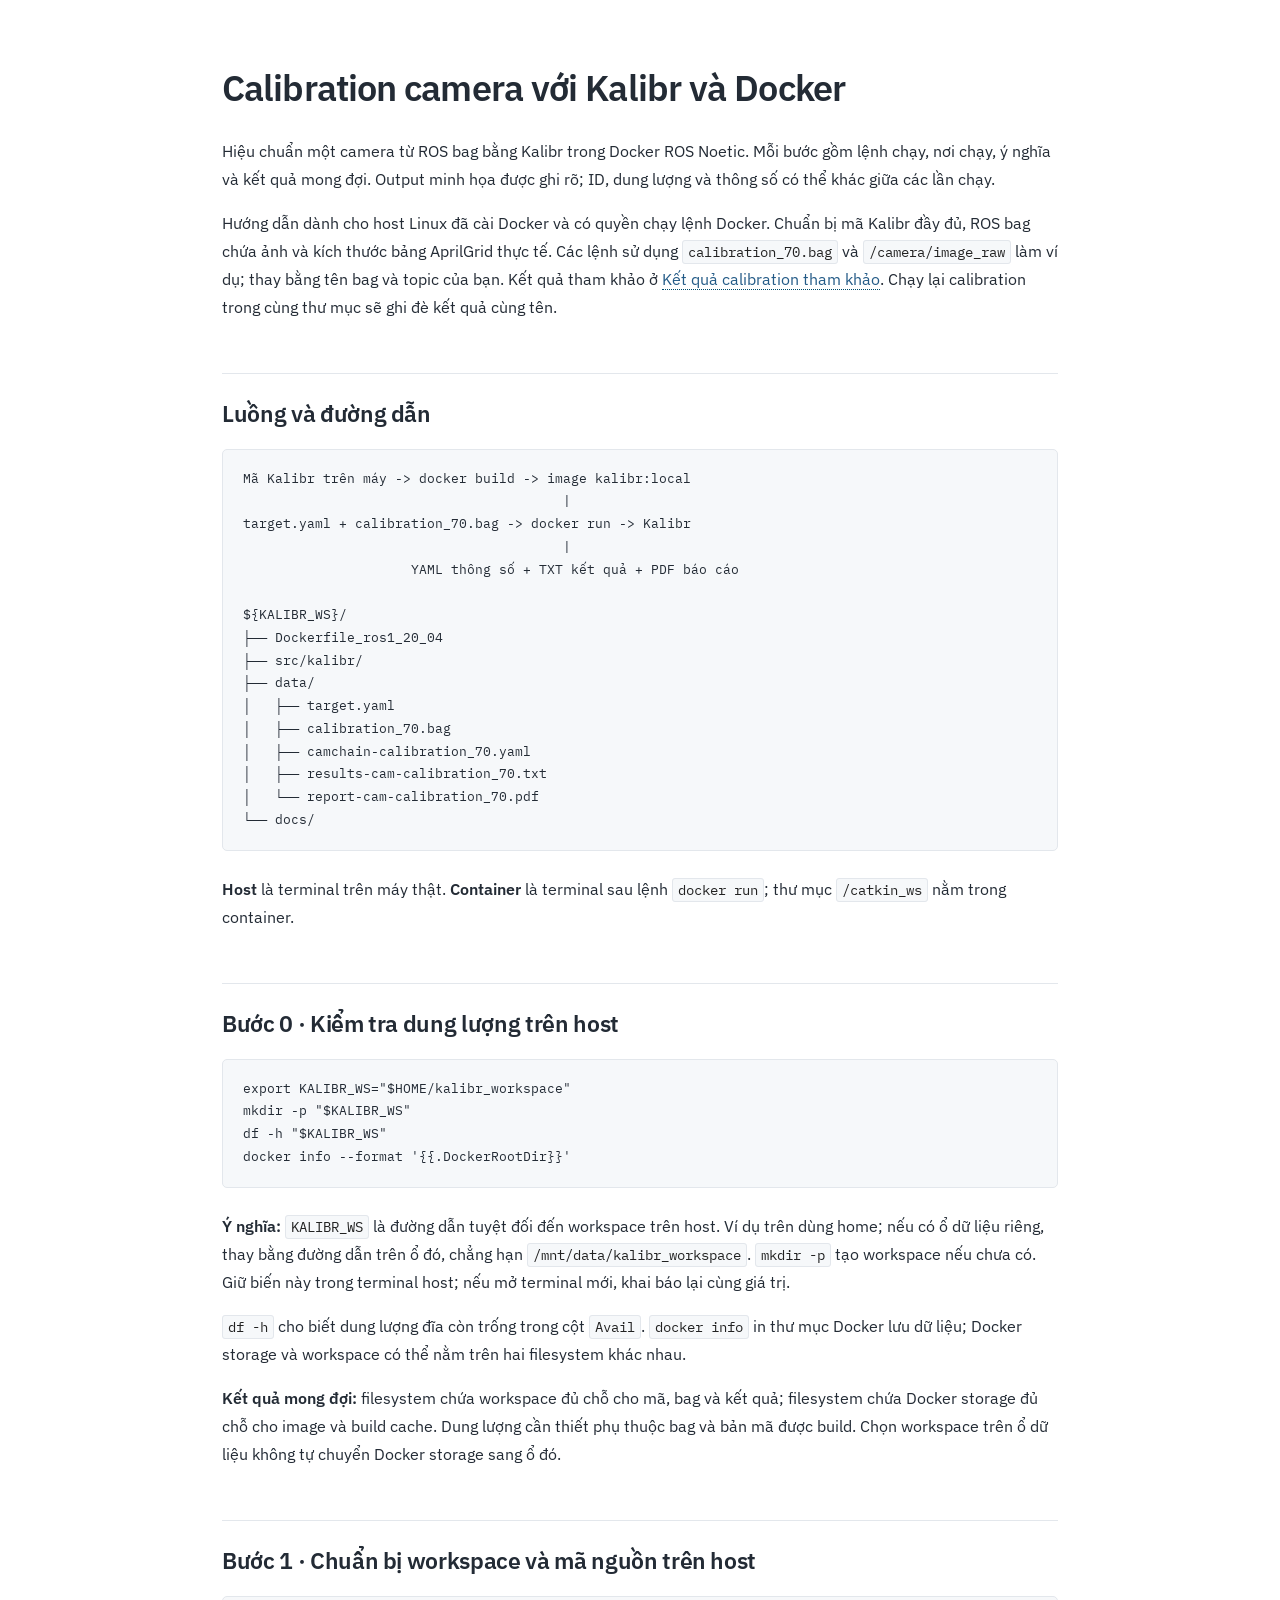
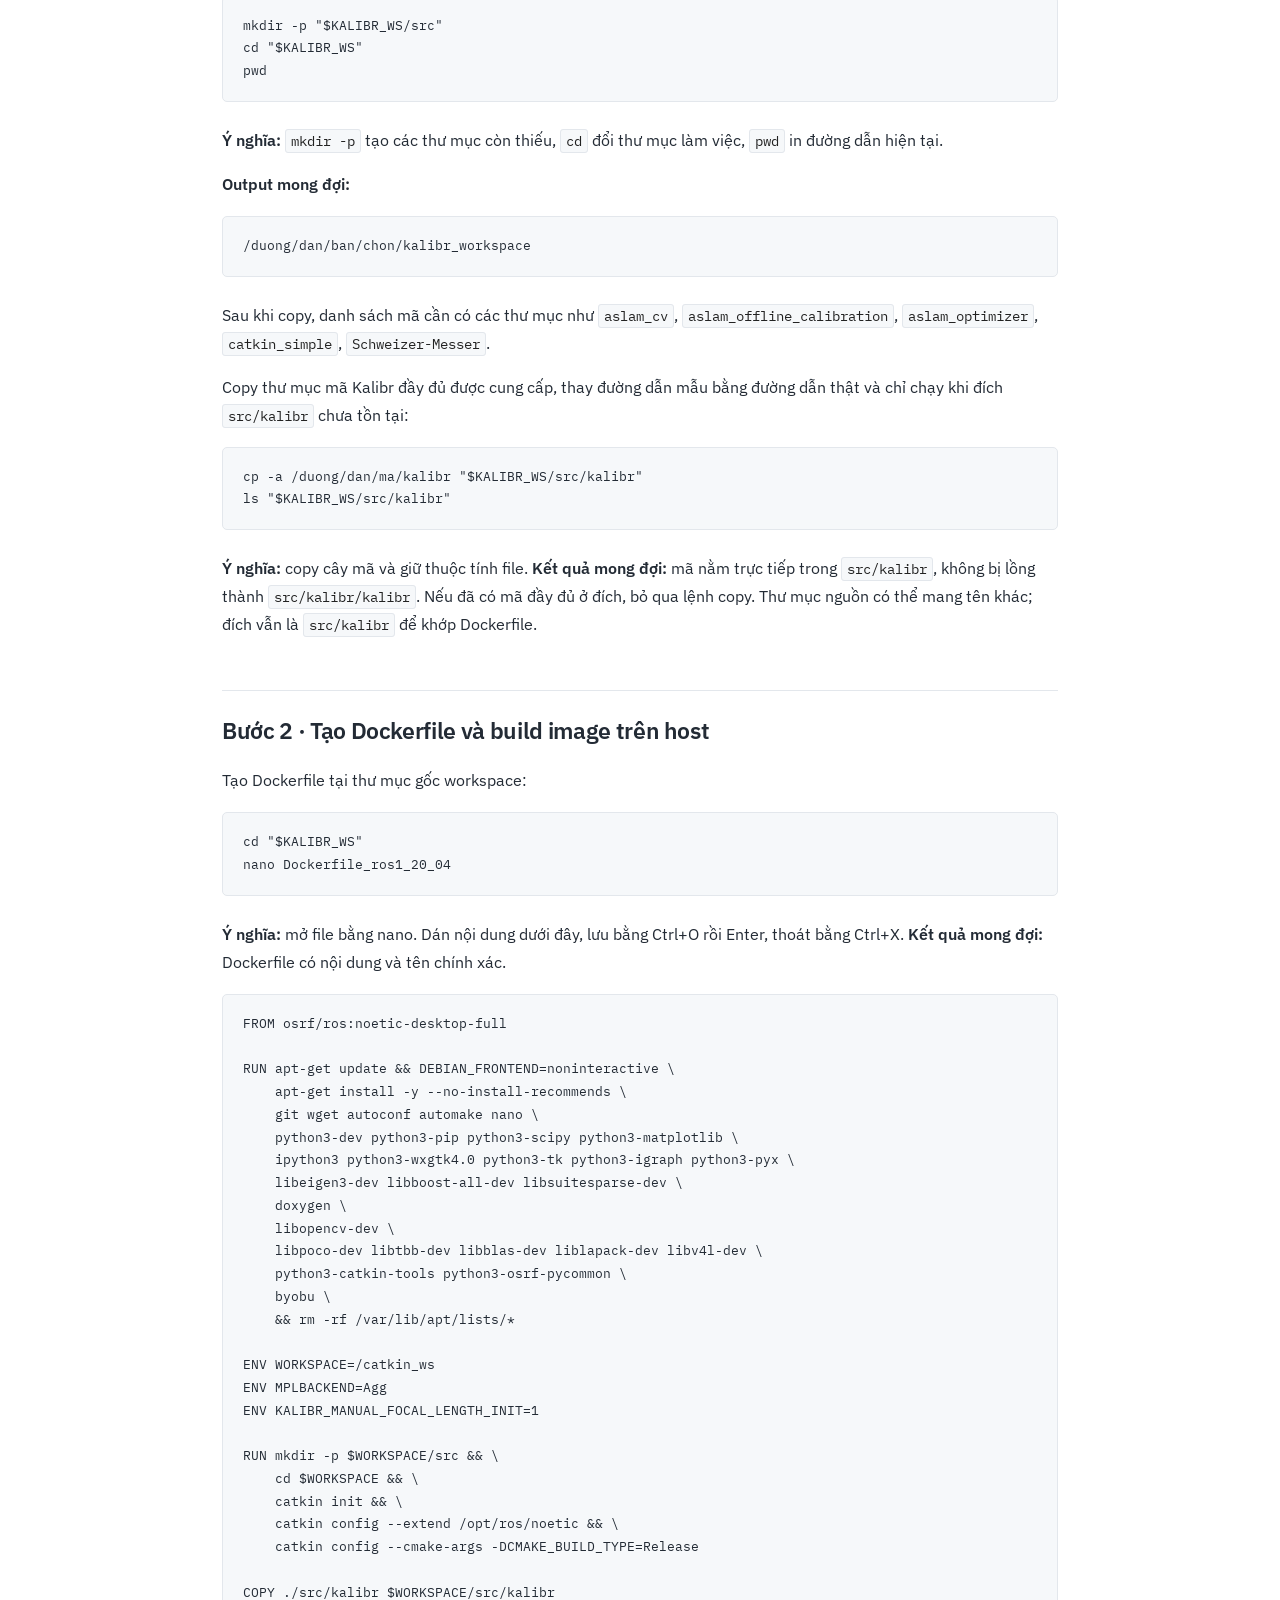
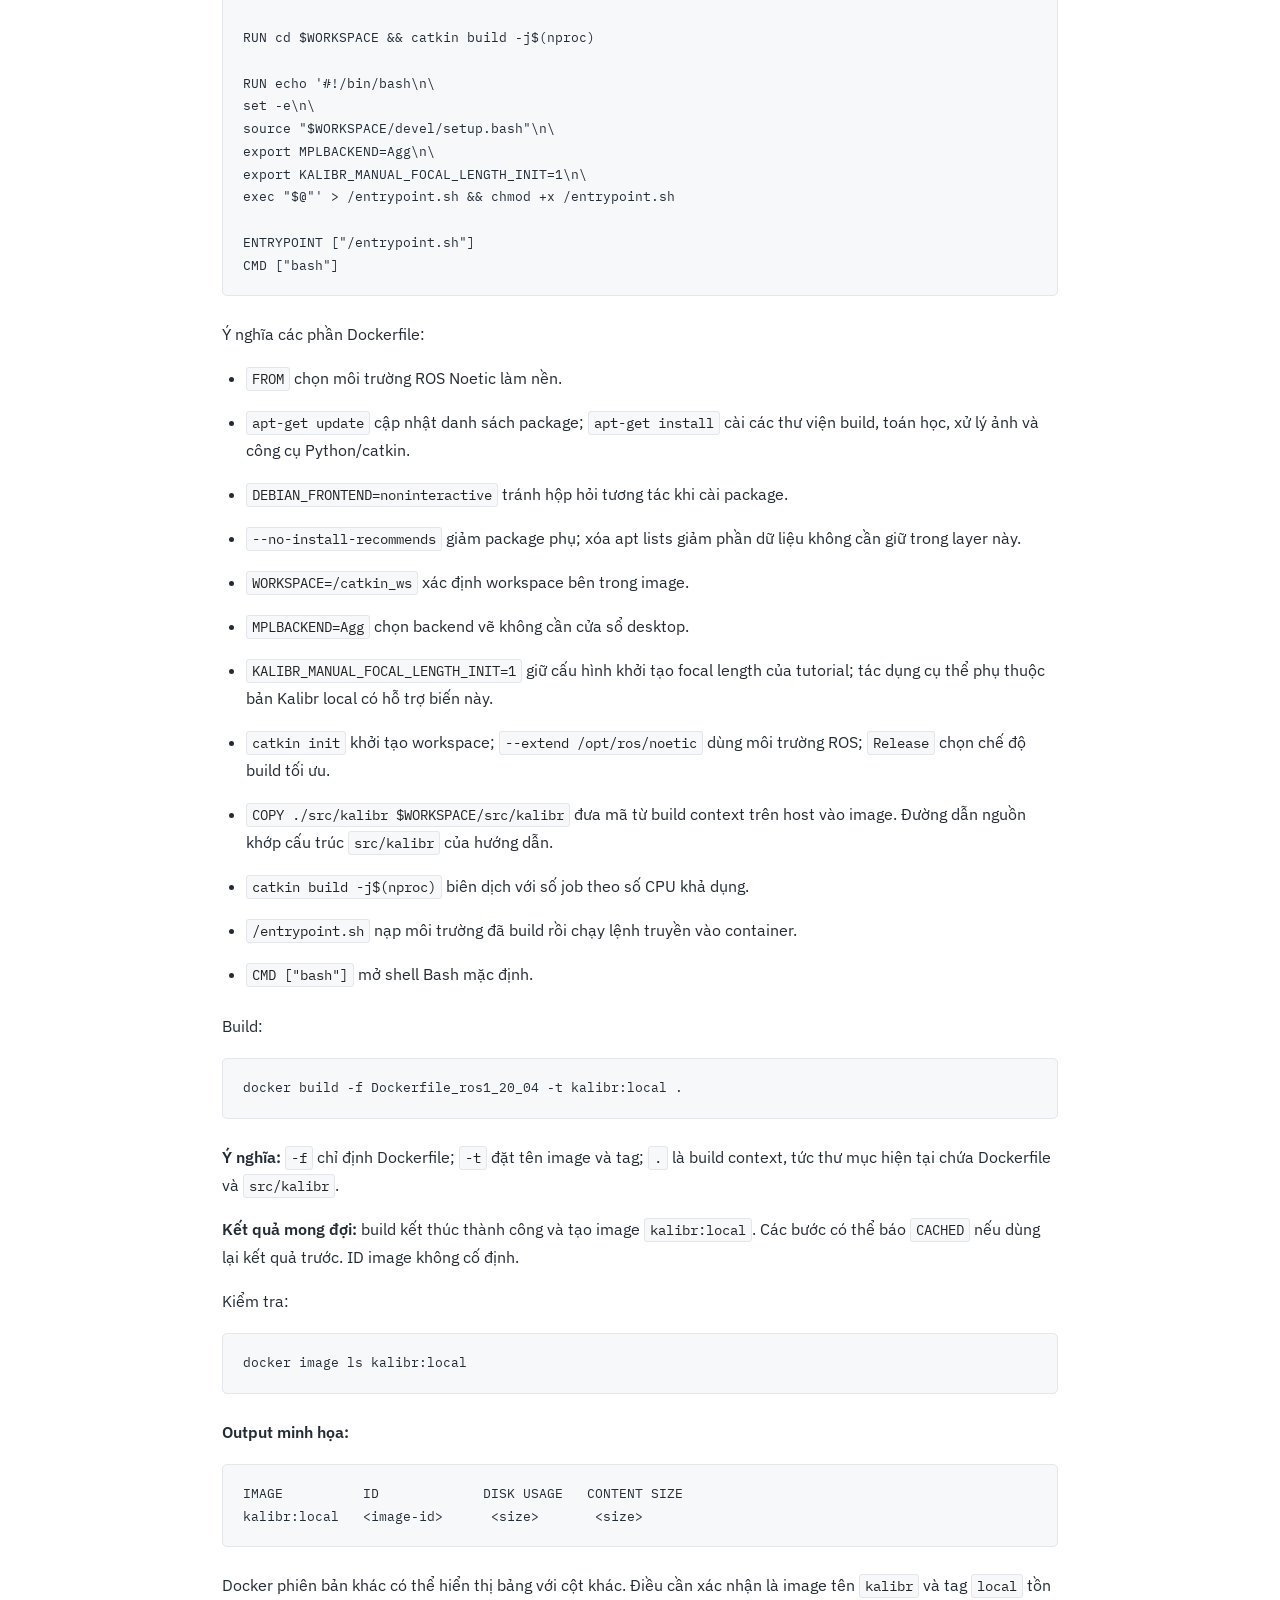
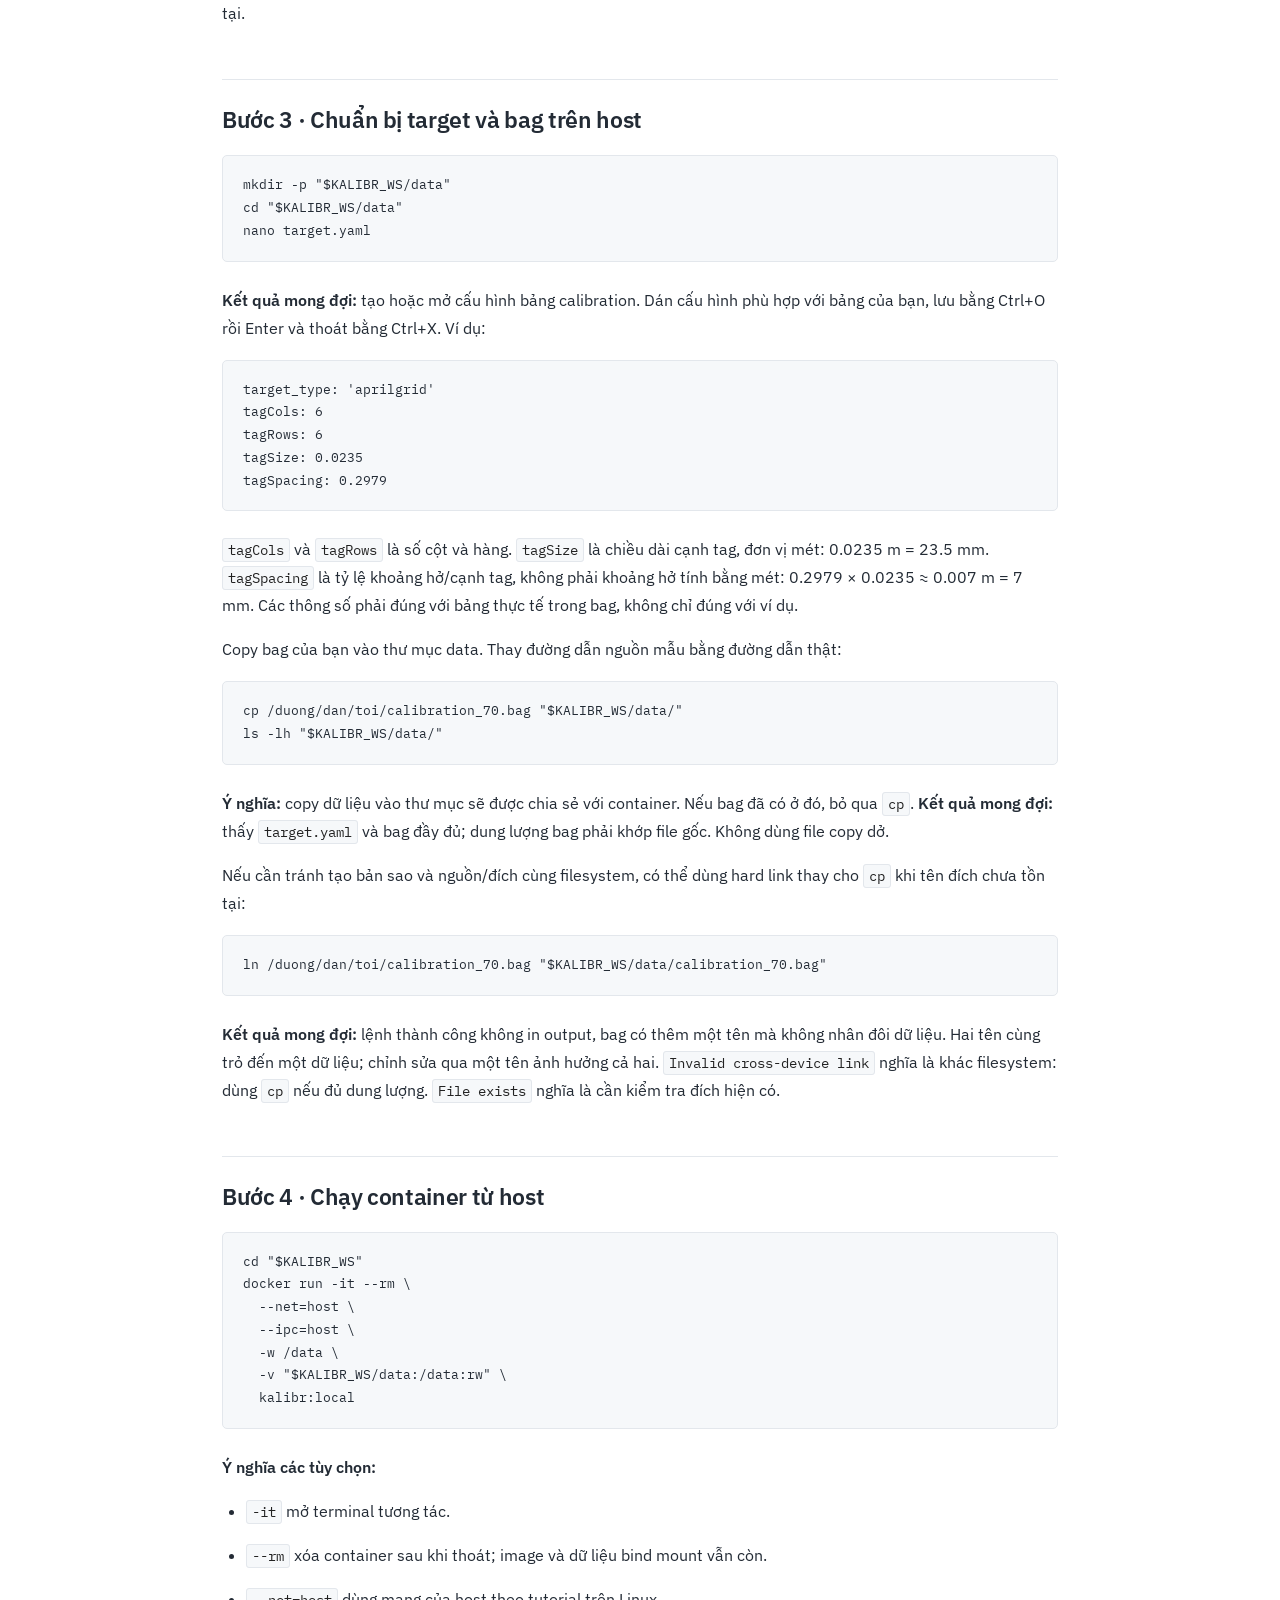
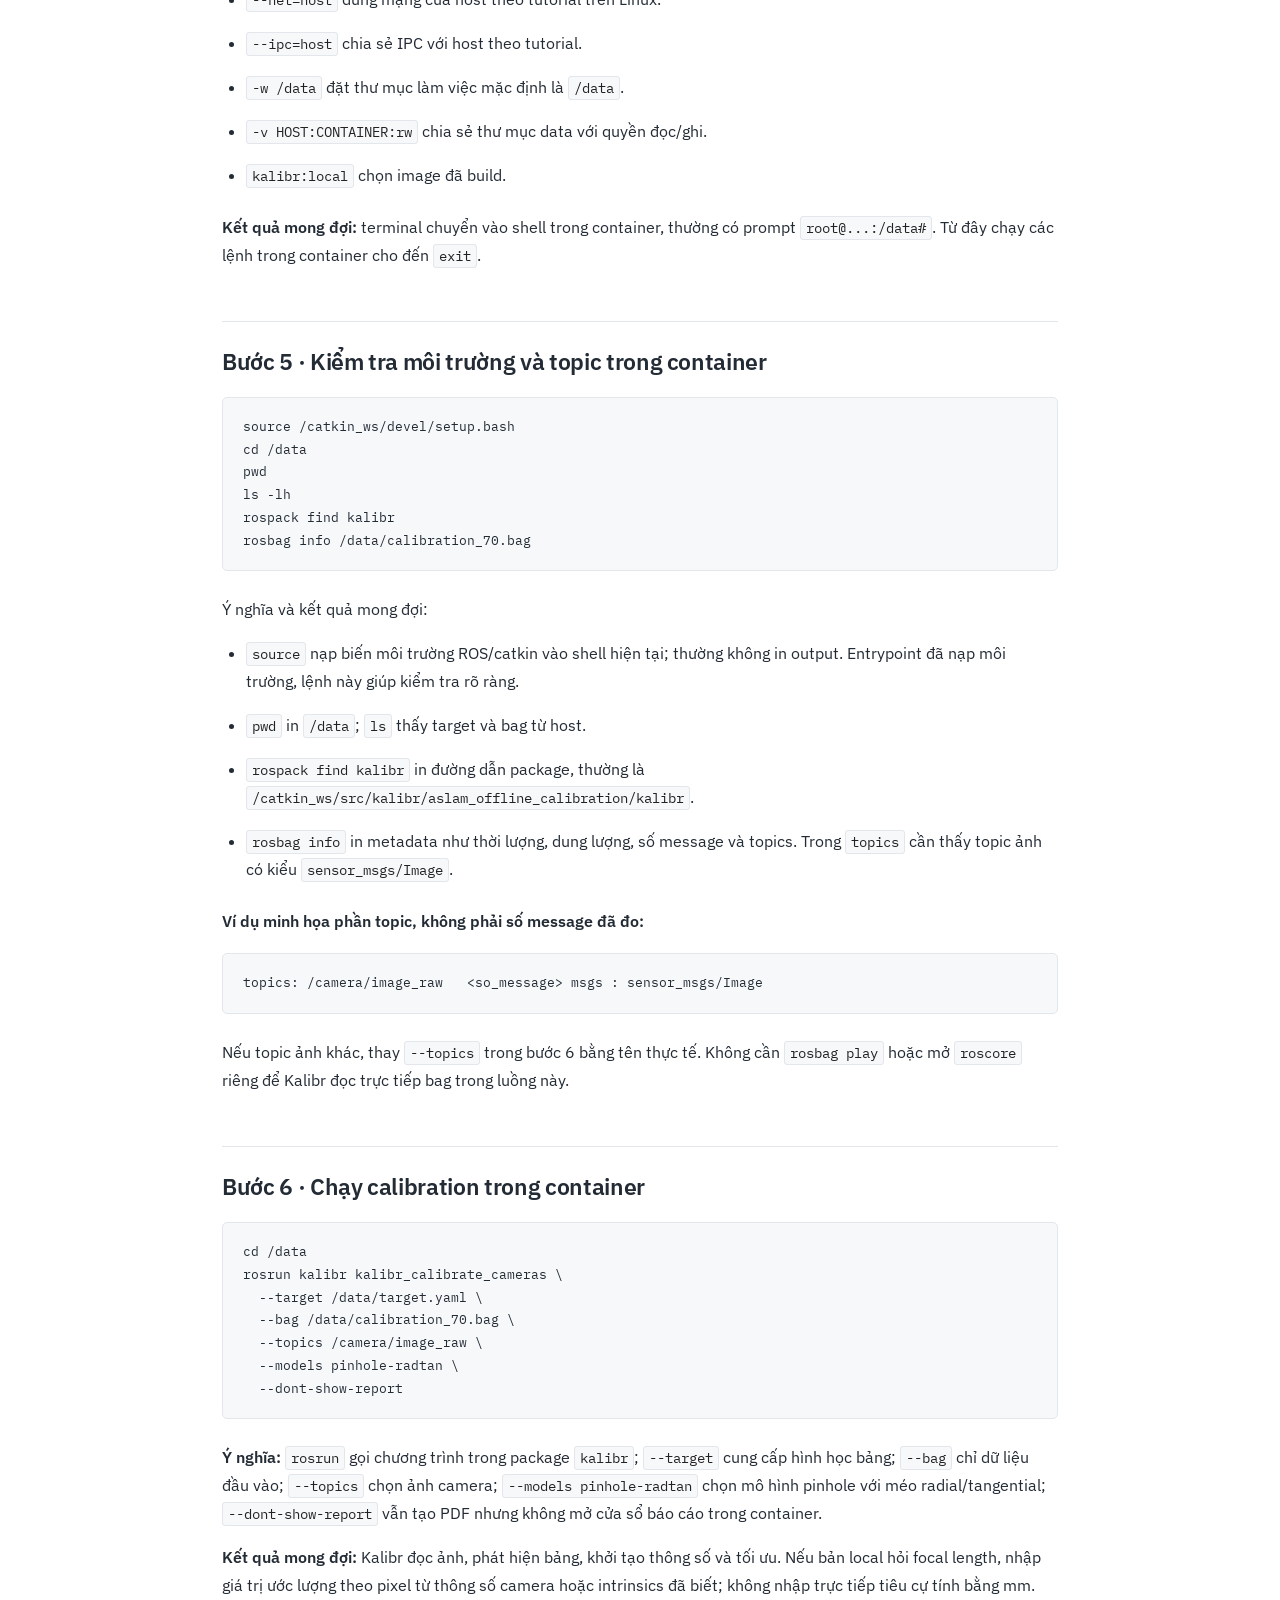
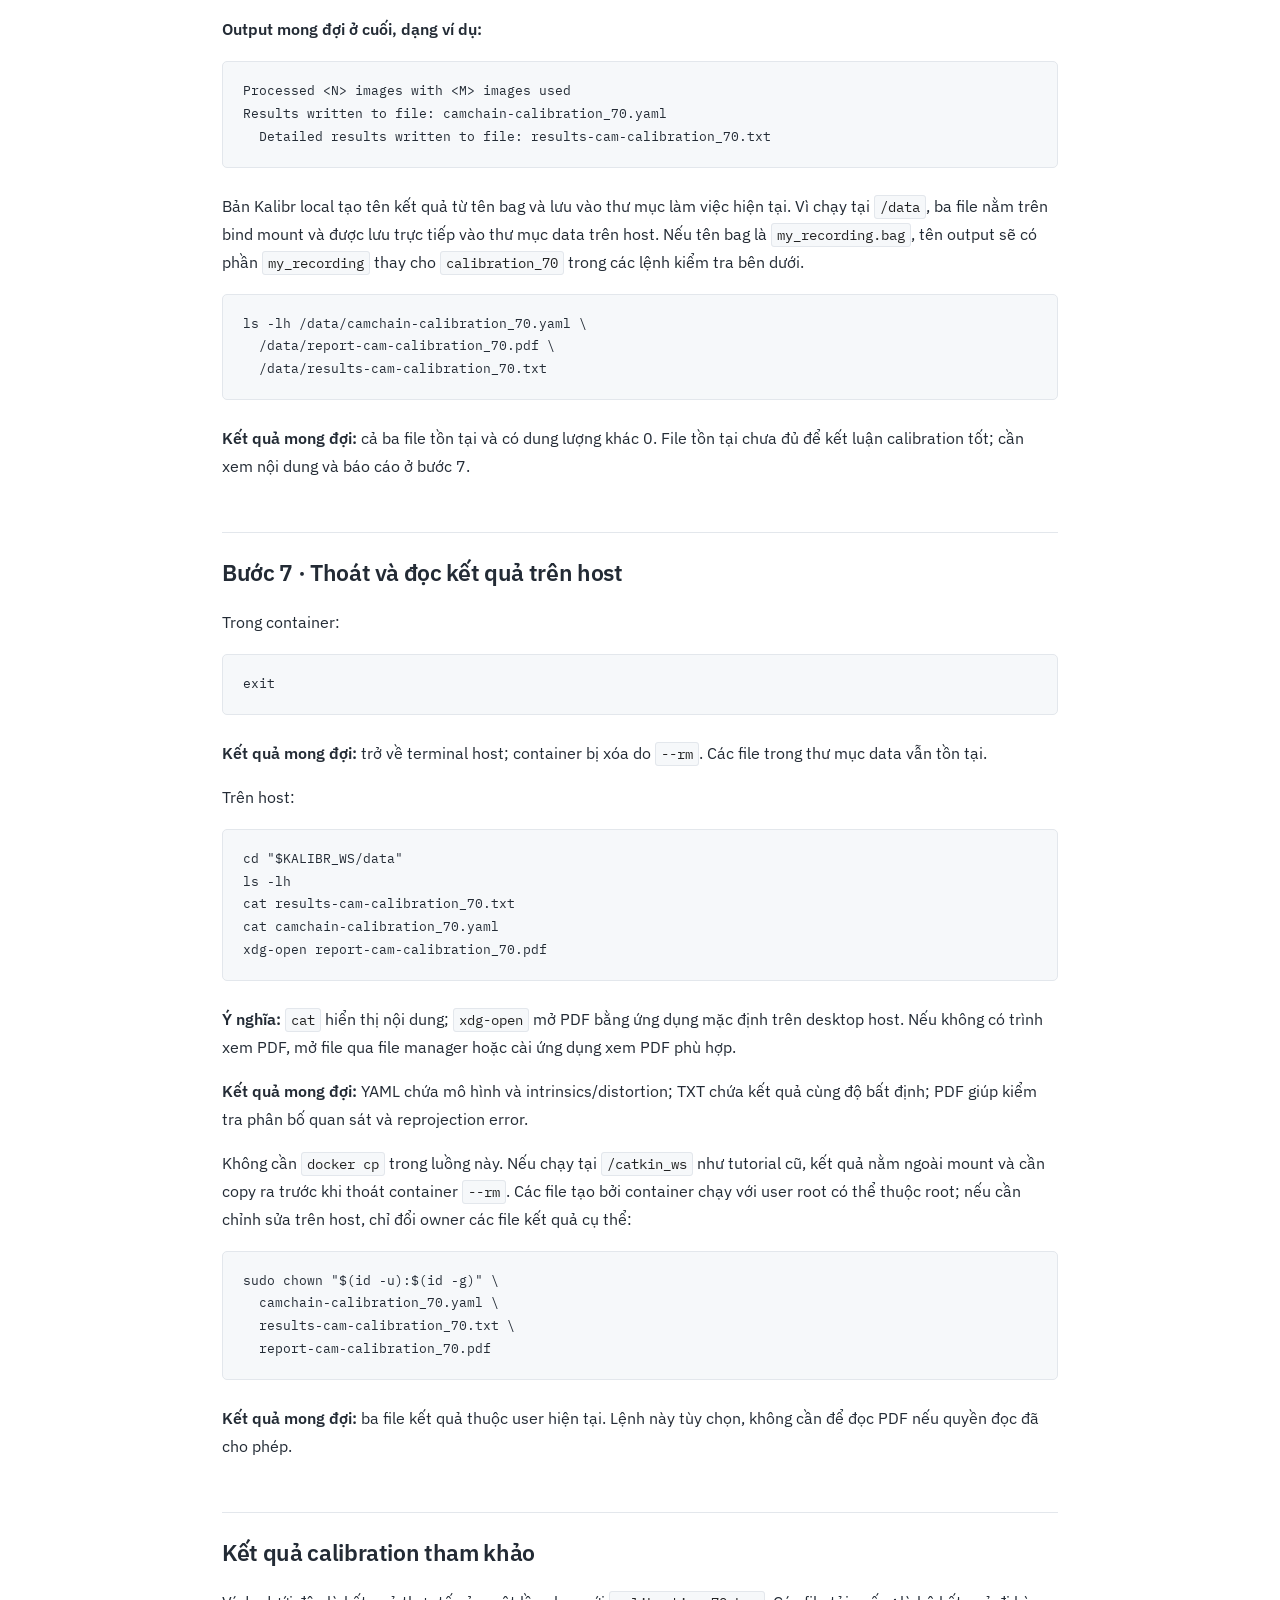
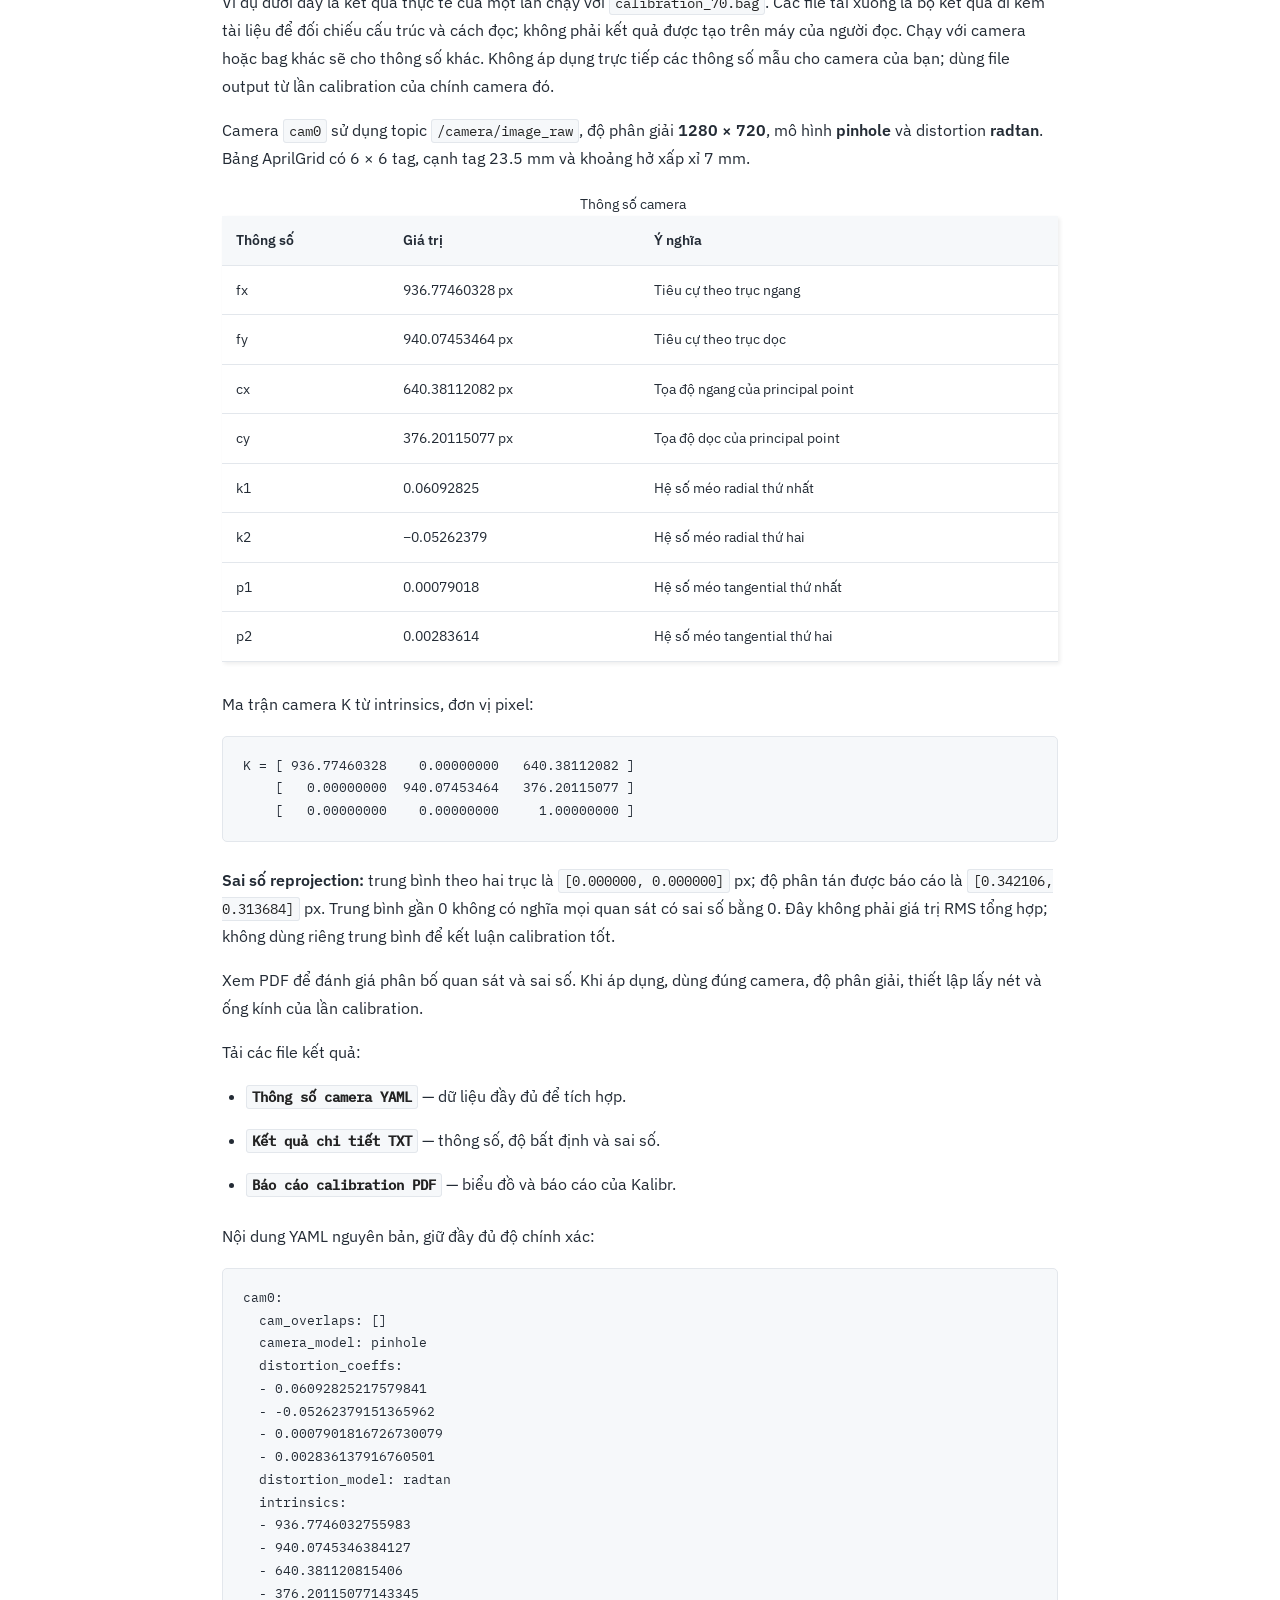
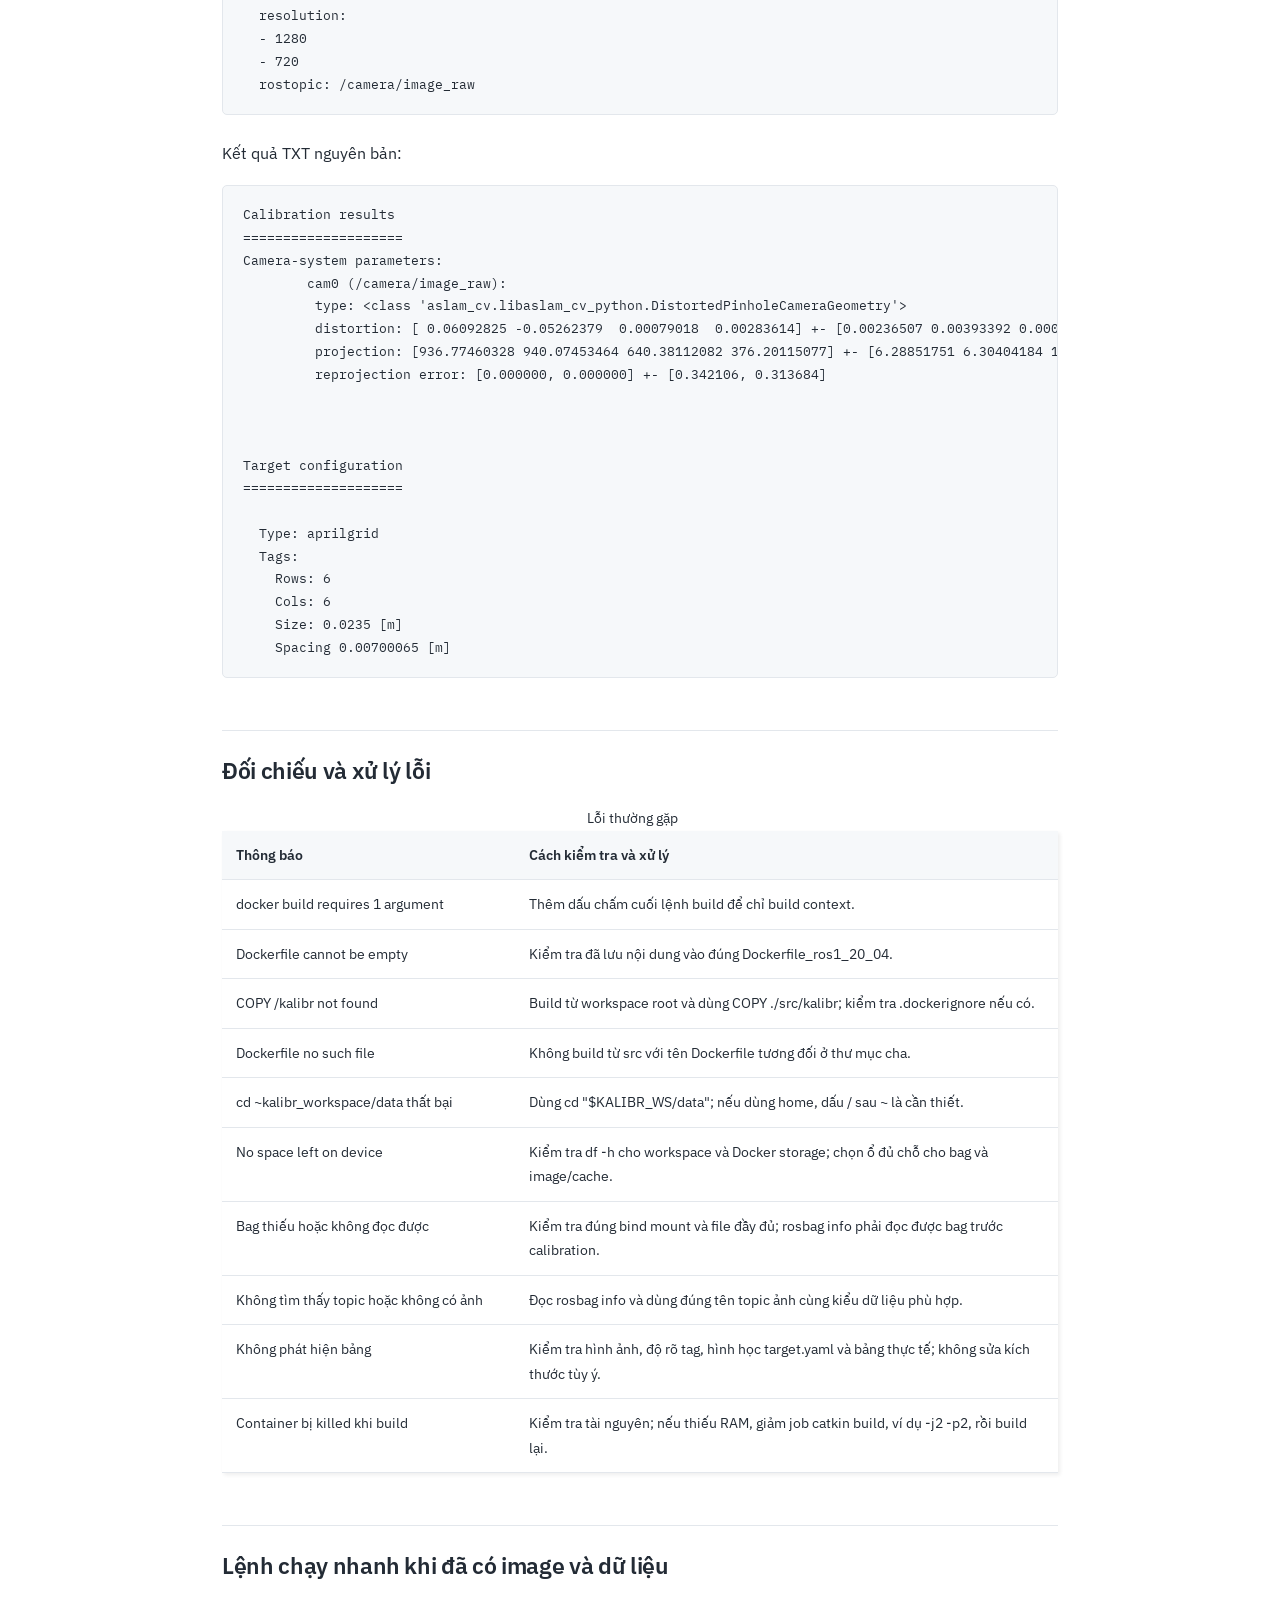
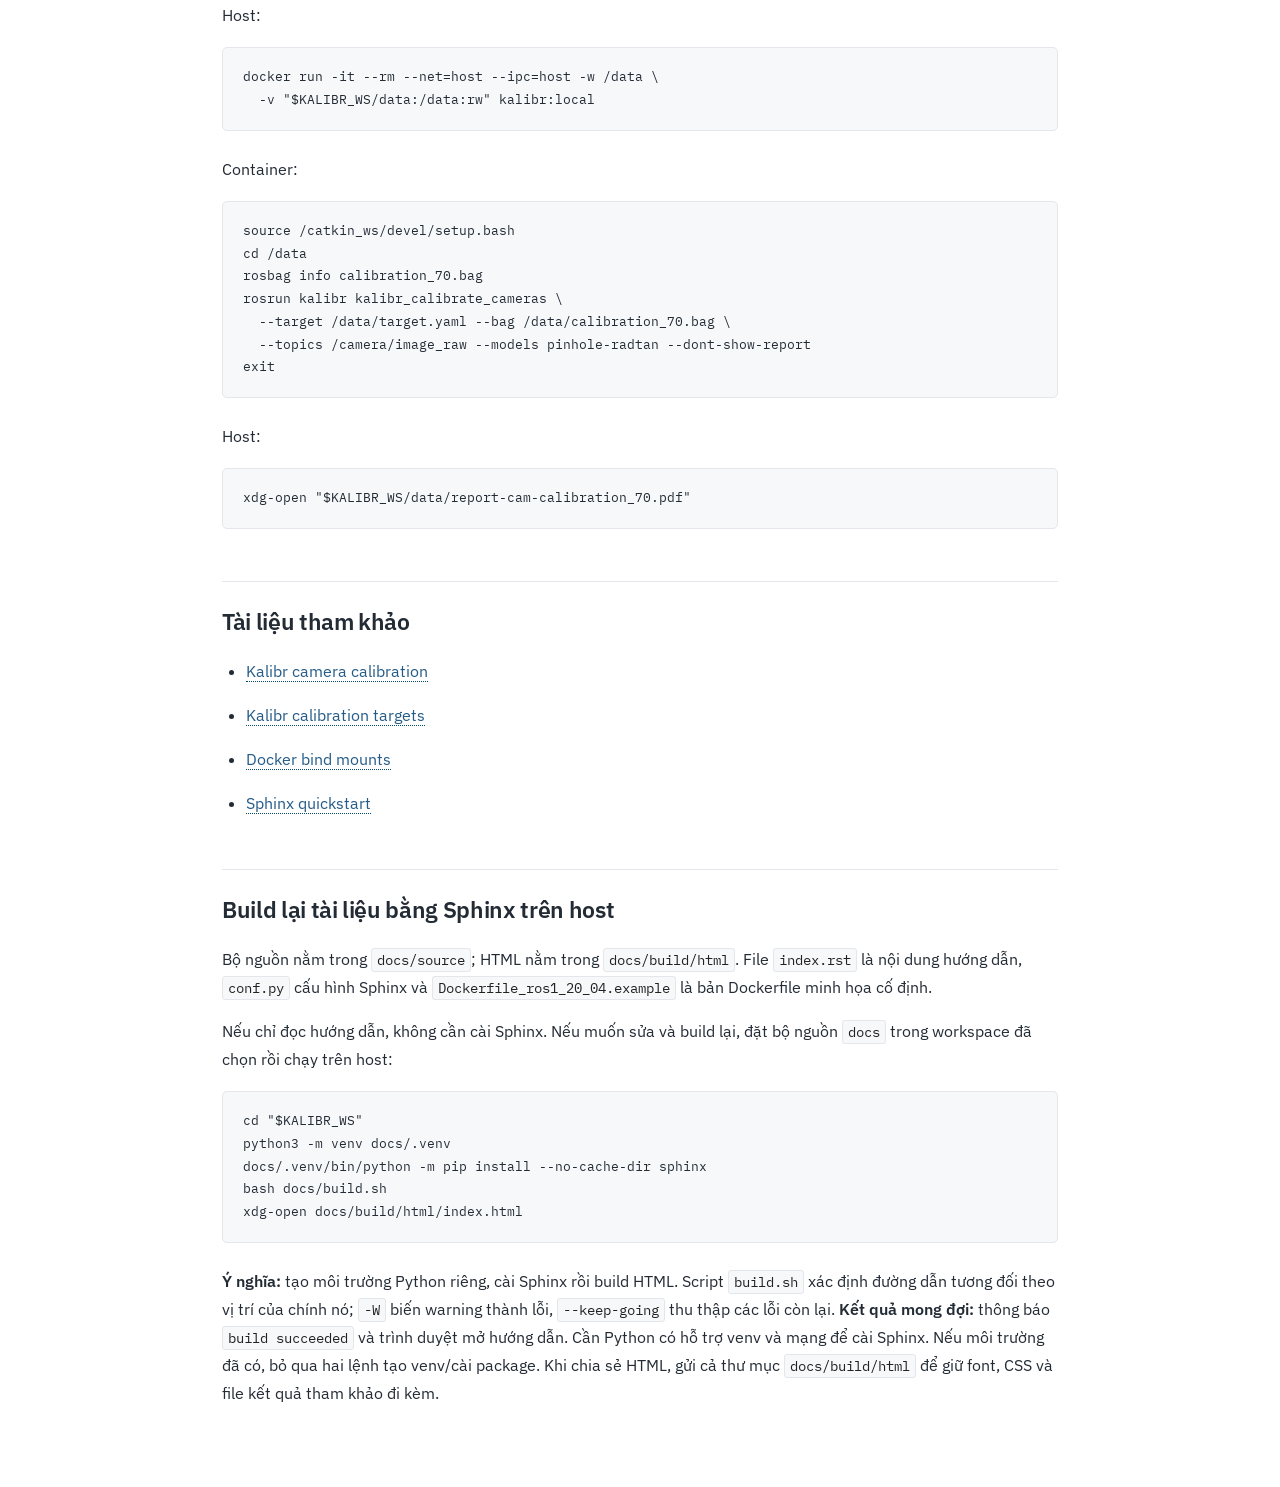
==== calibration/docs/html/index.html @ 914f829e "Add Kalibr tutorial, mentor reference and calibration examples" ====
<!DOCTYPE html>

<html lang="vi" data-content_root="./">
  <head>
    <meta charset="utf-8" />
    <meta name="viewport" content="width=device-width, initial-scale=1.0" />
<title>Calibration camera với Kalibr và Docker</title>
    <link rel="stylesheet" type="text/css" href="_static/pygments.css?v=d75fae25" />
    <link rel="stylesheet" type="text/css" href="_static/basic.css?v=686e5160" />
    <link rel="stylesheet" type="text/css" href="_static/alabaster.css?v=8d825471" />
    <link rel="stylesheet" type="text/css" href="_static/fonts.css?v=da4f6176" />
    <link rel="stylesheet" type="text/css" href="_static/custom.css?v=849bd2fc" />
    <script src="_static/documentation_options.js?v=d3888072"></script>
    <script src="_static/doctools.js?v=9bcbadda"></script>
    <script src="_static/sphinx_highlight.js?v=dc90522c"></script>
    <script src="_static/translations.js?v=4c1d55b0"></script>
    <link rel="index" title="Index" href="genindex.html" />
    <link rel="search" title="Tìm Kiếm" href="search.html" />
  </head><body>
  

    <div class="document">
      <div class="documentwrapper">
          

          <div class="body" role="main">
            
  <section id="calibration-camera-voi-kalibr-va-docker">
<h1>Calibration camera với Kalibr và Docker<a class="headerlink" href="#calibration-camera-voi-kalibr-va-docker" title="Link to this heading">¶</a></h1>
<p>Hiệu chuẩn một camera từ ROS bag bằng Kalibr trong Docker ROS Noetic.
Mỗi bước gồm lệnh chạy, nơi chạy, ý nghĩa và kết quả mong đợi. Output minh họa
được ghi rõ; ID, dung lượng và thông số có thể khác giữa các lần chạy.</p>
<p>Hướng dẫn dành cho host Linux đã cài Docker và có quyền chạy lệnh Docker.
Chuẩn bị mã Kalibr đầy đủ, ROS bag chứa ảnh và kích thước bảng AprilGrid thực tế.
Các lệnh sử dụng <code class="docutils literal notranslate"><span class="pre">calibration_70.bag</span></code> và <code class="docutils literal notranslate"><span class="pre">/camera/image_raw</span></code> làm ví dụ;
thay bằng tên bag và topic của bạn. Kết quả tham khảo ở <a class="reference internal" href="#ket-qua-cuoi"><span class="std std-ref">Kết quả calibration tham khảo</span></a>.
Chạy lại calibration trong cùng thư mục sẽ ghi đè kết quả cùng tên.</p>
<section id="luong-va-duong-dan">
<h2>Luồng và đường dẫn<a class="headerlink" href="#luong-va-duong-dan" title="Link to this heading">¶</a></h2>
<div class="highlight-text notranslate"><div class="highlight"><pre><span></span>Mã Kalibr trên máy -&gt; docker build -&gt; image kalibr:local
                                        |
target.yaml + calibration_70.bag -&gt; docker run -&gt; Kalibr
                                        |
                     YAML thông số + TXT kết quả + PDF báo cáo

${KALIBR_WS}/
├── Dockerfile_ros1_20_04
├── src/kalibr/
├── data/
│   ├── target.yaml
│   ├── calibration_70.bag
│   ├── camchain-calibration_70.yaml
│   ├── results-cam-calibration_70.txt
│   └── report-cam-calibration_70.pdf
└── docs/
</pre></div>
</div>
<p><strong>Host</strong> là terminal trên máy thật. <strong>Container</strong> là terminal sau lệnh
<code class="docutils literal notranslate"><span class="pre">docker</span> <span class="pre">run</span></code>; thư mục <code class="docutils literal notranslate"><span class="pre">/catkin_ws</span></code> nằm trong container.</p>
</section>
<section id="buoc-0-kiem-tra-dung-luong-tren-host">
<h2>Bước 0 · Kiểm tra dung lượng trên host<a class="headerlink" href="#buoc-0-kiem-tra-dung-luong-tren-host" title="Link to this heading">¶</a></h2>
<div class="highlight-bash notranslate"><div class="highlight"><pre><span></span><span class="nb">export</span><span class="w"> </span><span class="nv">KALIBR_WS</span><span class="o">=</span><span class="s2">"</span><span class="nv">$HOME</span><span class="s2">/kalibr_workspace"</span>
mkdir<span class="w"> </span>-p<span class="w"> </span><span class="s2">"</span><span class="nv">$KALIBR_WS</span><span class="s2">"</span>
df<span class="w"> </span>-h<span class="w"> </span><span class="s2">"</span><span class="nv">$KALIBR_WS</span><span class="s2">"</span>
docker<span class="w"> </span>info<span class="w"> </span>--format<span class="w"> </span><span class="s1">'{{.DockerRootDir}}'</span>
</pre></div>
</div>
<p><strong>Ý nghĩa:</strong> <code class="docutils literal notranslate"><span class="pre">KALIBR_WS</span></code> là đường dẫn tuyệt đối đến workspace trên host.
Ví dụ trên dùng home; nếu có ổ dữ liệu riêng, thay bằng đường dẫn trên ổ đó,
chẳng hạn <code class="docutils literal notranslate"><span class="pre">/mnt/data/kalibr_workspace</span></code>. <code class="docutils literal notranslate"><span class="pre">mkdir</span> <span class="pre">-p</span></code> tạo workspace nếu chưa có.
Giữ biến này trong terminal host; nếu mở terminal mới, khai báo lại cùng giá trị.</p>
<p><code class="docutils literal notranslate"><span class="pre">df</span> <span class="pre">-h</span></code> cho biết dung lượng đĩa còn trống trong cột <code class="docutils literal notranslate"><span class="pre">Avail</span></code>.
<code class="docutils literal notranslate"><span class="pre">docker</span> <span class="pre">info</span></code> in thư mục Docker lưu dữ liệu; Docker storage và workspace có
thể nằm trên hai filesystem khác nhau.</p>
<p><strong>Kết quả mong đợi:</strong> filesystem chứa workspace đủ chỗ cho mã, bag và kết quả;
filesystem chứa Docker storage đủ chỗ cho image và build cache. Dung lượng
cần thiết phụ thuộc bag và bản mã được build. Chọn workspace trên ổ dữ liệu
không tự chuyển Docker storage sang ổ đó.</p>
</section>
<section id="buoc-1-chuan-bi-workspace-va-ma-nguon-tren-host">
<h2>Bước 1 · Chuẩn bị workspace và mã nguồn trên host<a class="headerlink" href="#buoc-1-chuan-bi-workspace-va-ma-nguon-tren-host" title="Link to this heading">¶</a></h2>
<div class="highlight-bash notranslate"><div class="highlight"><pre><span></span>mkdir<span class="w"> </span>-p<span class="w"> </span><span class="s2">"</span><span class="nv">$KALIBR_WS</span><span class="s2">/src"</span>
<span class="nb">cd</span><span class="w"> </span><span class="s2">"</span><span class="nv">$KALIBR_WS</span><span class="s2">"</span>
<span class="nb">pwd</span>
</pre></div>
</div>
<p><strong>Ý nghĩa:</strong> <code class="docutils literal notranslate"><span class="pre">mkdir</span> <span class="pre">-p</span></code> tạo các thư mục còn thiếu, <code class="docutils literal notranslate"><span class="pre">cd</span></code> đổi thư mục làm việc,
<code class="docutils literal notranslate"><span class="pre">pwd</span></code> in đường dẫn hiện tại.</p>
<p><strong>Output mong đợi:</strong></p>
<div class="highlight-text notranslate"><div class="highlight"><pre><span></span>/duong/dan/ban/chon/kalibr_workspace
</pre></div>
</div>
<p>Sau khi copy, danh sách mã cần có các thư mục như <code class="docutils literal notranslate"><span class="pre">aslam_cv</span></code>, <code class="docutils literal notranslate"><span class="pre">aslam_offline_calibration</span></code>,
<code class="docutils literal notranslate"><span class="pre">aslam_optimizer</span></code>, <code class="docutils literal notranslate"><span class="pre">catkin_simple</span></code>, <code class="docutils literal notranslate"><span class="pre">Schweizer-Messer</span></code>.</p>
<p>Copy thư mục mã Kalibr đầy đủ được cung cấp, thay
đường dẫn mẫu bằng đường dẫn thật và chỉ chạy khi đích <code class="docutils literal notranslate"><span class="pre">src/kalibr</span></code> chưa tồn tại:</p>
<div class="highlight-bash notranslate"><div class="highlight"><pre><span></span>cp<span class="w"> </span>-a<span class="w"> </span>/duong/dan/ma/kalibr<span class="w"> </span><span class="s2">"</span><span class="nv">$KALIBR_WS</span><span class="s2">/src/kalibr"</span>
ls<span class="w"> </span><span class="s2">"</span><span class="nv">$KALIBR_WS</span><span class="s2">/src/kalibr"</span>
</pre></div>
</div>
<p><strong>Ý nghĩa:</strong> copy cây mã và giữ thuộc tính file. <strong>Kết quả mong đợi:</strong> mã nằm trực tiếp
trong <code class="docutils literal notranslate"><span class="pre">src/kalibr</span></code>, không bị lồng thành <code class="docutils literal notranslate"><span class="pre">src/kalibr/kalibr</span></code>.
Nếu đã có mã đầy đủ ở đích, bỏ qua lệnh copy. Thư mục nguồn có thể mang tên
khác; đích vẫn là <code class="docutils literal notranslate"><span class="pre">src/kalibr</span></code> để khớp Dockerfile.</p>
</section>
<section id="buoc-2-tao-dockerfile-va-build-image-tren-host">
<h2>Bước 2 · Tạo Dockerfile và build image trên host<a class="headerlink" href="#buoc-2-tao-dockerfile-va-build-image-tren-host" title="Link to this heading">¶</a></h2>
<p>Tạo Dockerfile tại thư mục gốc workspace:</p>
<div class="highlight-bash notranslate"><div class="highlight"><pre><span></span><span class="nb">cd</span><span class="w"> </span><span class="s2">"</span><span class="nv">$KALIBR_WS</span><span class="s2">"</span>
nano<span class="w"> </span>Dockerfile_ros1_20_04
</pre></div>
</div>
<p><strong>Ý nghĩa:</strong> mở file bằng nano. Dán nội dung dưới đây, lưu bằng Ctrl+O rồi Enter,
thoát bằng Ctrl+X. <strong>Kết quả mong đợi:</strong> Dockerfile có nội dung và tên chính xác.</p>
<div class="highlight-dockerfile notranslate"><div class="highlight"><pre><span></span><span class="k">FROM</span><span class="w"> </span><span class="s">osrf/ros:noetic-desktop-full</span>

<span class="k">RUN</span><span class="w"> </span>apt-get<span class="w"> </span>update<span class="w"> </span><span class="o">&amp;&amp;</span><span class="w"> </span><span class="nv">DEBIAN_FRONTEND</span><span class="o">=</span>noninteractive<span class="w"> </span><span class="se">\</span>
<span class="w">    </span>apt-get<span class="w"> </span>install<span class="w"> </span>-y<span class="w"> </span>--no-install-recommends<span class="w"> </span><span class="se">\</span>
<span class="w">    </span>git<span class="w"> </span>wget<span class="w"> </span>autoconf<span class="w"> </span>automake<span class="w"> </span>nano<span class="w"> </span><span class="se">\</span>
<span class="w">    </span>python3-dev<span class="w"> </span>python3-pip<span class="w"> </span>python3-scipy<span class="w"> </span>python3-matplotlib<span class="w"> </span><span class="se">\</span>
<span class="w">    </span>ipython3<span class="w"> </span>python3-wxgtk4.0<span class="w"> </span>python3-tk<span class="w"> </span>python3-igraph<span class="w"> </span>python3-pyx<span class="w"> </span><span class="se">\</span>
<span class="w">    </span>libeigen3-dev<span class="w"> </span>libboost-all-dev<span class="w"> </span>libsuitesparse-dev<span class="w"> </span><span class="se">\</span>
<span class="w">    </span>doxygen<span class="w"> </span><span class="se">\</span>
<span class="w">    </span>libopencv-dev<span class="w"> </span><span class="se">\</span>
<span class="w">    </span>libpoco-dev<span class="w"> </span>libtbb-dev<span class="w"> </span>libblas-dev<span class="w"> </span>liblapack-dev<span class="w"> </span>libv4l-dev<span class="w"> </span><span class="se">\</span>
<span class="w">    </span>python3-catkin-tools<span class="w"> </span>python3-osrf-pycommon<span class="w"> </span><span class="se">\</span>
<span class="w">    </span>byobu<span class="w"> </span><span class="se">\</span>
<span class="w">    </span><span class="o">&amp;&amp;</span><span class="w"> </span>rm<span class="w"> </span>-rf<span class="w"> </span>/var/lib/apt/lists/*

<span class="k">ENV</span><span class="w"> </span><span class="nv">WORKSPACE</span><span class="o">=</span>/catkin_ws
<span class="k">ENV</span><span class="w"> </span><span class="nv">MPLBACKEND</span><span class="o">=</span>Agg
<span class="k">ENV</span><span class="w"> </span><span class="nv">KALIBR_MANUAL_FOCAL_LENGTH_INIT</span><span class="o">=</span><span class="m">1</span>

<span class="k">RUN</span><span class="w"> </span>mkdir<span class="w"> </span>-p<span class="w"> </span><span class="nv">$WORKSPACE</span>/src<span class="w"> </span><span class="o">&amp;&amp;</span><span class="w"> </span><span class="se">\</span>
<span class="w">    </span><span class="nb">cd</span><span class="w"> </span><span class="nv">$WORKSPACE</span><span class="w"> </span><span class="o">&amp;&amp;</span><span class="w"> </span><span class="se">\</span>
<span class="w">    </span>catkin<span class="w"> </span>init<span class="w"> </span><span class="o">&amp;&amp;</span><span class="w"> </span><span class="se">\</span>
<span class="w">    </span>catkin<span class="w"> </span>config<span class="w"> </span>--extend<span class="w"> </span>/opt/ros/noetic<span class="w"> </span><span class="o">&amp;&amp;</span><span class="w"> </span><span class="se">\</span>
<span class="w">    </span>catkin<span class="w"> </span>config<span class="w"> </span>--cmake-args<span class="w"> </span>-DCMAKE_BUILD_TYPE<span class="o">=</span>Release

<span class="k">COPY</span><span class="w"> </span>./src/kalibr<span class="w"> </span><span class="nv">$WORKSPACE</span>/src/kalibr

<span class="k">RUN</span><span class="w"> </span><span class="nb">cd</span><span class="w"> </span><span class="nv">$WORKSPACE</span><span class="w"> </span><span class="o">&amp;&amp;</span><span class="w"> </span>catkin<span class="w"> </span>build<span class="w"> </span>-j<span class="k">$(</span>nproc<span class="k">)</span>

<span class="k">RUN</span><span class="w"> </span><span class="nb">echo</span><span class="w"> </span><span class="s1">'#!/bin/bash\n\</span>
<span class="s1">set -e\n\</span>
<span class="s1">source "$WORKSPACE/devel/setup.bash"\n\</span>
<span class="s1">export MPLBACKEND=Agg\n\</span>
<span class="s1">export KALIBR_MANUAL_FOCAL_LENGTH_INIT=1\n\</span>
<span class="s1">exec "$@"'</span><span class="w"> </span>&gt;<span class="w"> </span>/entrypoint.sh<span class="w"> </span><span class="o">&amp;&amp;</span><span class="w"> </span>chmod<span class="w"> </span>+x<span class="w"> </span>/entrypoint.sh

<span class="k">ENTRYPOINT</span><span class="w"> </span><span class="p">[</span><span class="s2">"/entrypoint.sh"</span><span class="p">]</span>
<span class="k">CMD</span><span class="w"> </span><span class="p">[</span><span class="s2">"bash"</span><span class="p">]</span>
</pre></div>
</div>
<p>Ý nghĩa các phần Dockerfile:</p>
<ul class="simple">
<li><p><code class="docutils literal notranslate"><span class="pre">FROM</span></code> chọn môi trường ROS Noetic làm nền.</p></li>
<li><p><code class="docutils literal notranslate"><span class="pre">apt-get</span> <span class="pre">update</span></code> cập nhật danh sách package; <code class="docutils literal notranslate"><span class="pre">apt-get</span> <span class="pre">install</span></code> cài các
thư viện build, toán học, xử lý ảnh và công cụ Python/catkin.</p></li>
<li><p><code class="docutils literal notranslate"><span class="pre">DEBIAN_FRONTEND=noninteractive</span></code> tránh hộp hỏi tương tác khi cài package.</p></li>
<li><p><code class="docutils literal notranslate"><span class="pre">--no-install-recommends</span></code> giảm package phụ; xóa apt lists giảm phần dữ liệu
không cần giữ trong layer này.</p></li>
<li><p><code class="docutils literal notranslate"><span class="pre">WORKSPACE=/catkin_ws</span></code> xác định workspace bên trong image.</p></li>
<li><p><code class="docutils literal notranslate"><span class="pre">MPLBACKEND=Agg</span></code> chọn backend vẽ không cần cửa sổ desktop.</p></li>
<li><p><code class="docutils literal notranslate"><span class="pre">KALIBR_MANUAL_FOCAL_LENGTH_INIT=1</span></code> giữ cấu hình khởi tạo focal length của
tutorial; tác dụng cụ thể phụ thuộc bản Kalibr local có hỗ trợ biến này.</p></li>
<li><p><code class="docutils literal notranslate"><span class="pre">catkin</span> <span class="pre">init</span></code> khởi tạo workspace; <code class="docutils literal notranslate"><span class="pre">--extend</span> <span class="pre">/opt/ros/noetic</span></code> dùng môi trường
ROS; <code class="docutils literal notranslate"><span class="pre">Release</span></code> chọn chế độ build tối ưu.</p></li>
<li><p><code class="docutils literal notranslate"><span class="pre">COPY</span> <span class="pre">./src/kalibr</span> <span class="pre">$WORKSPACE/src/kalibr</span></code> đưa mã từ build context trên host
vào image. Đường dẫn nguồn khớp cấu trúc <code class="docutils literal notranslate"><span class="pre">src/kalibr</span></code> của hướng dẫn.</p></li>
<li><p><code class="docutils literal notranslate"><span class="pre">catkin</span> <span class="pre">build</span> <span class="pre">-j$(nproc)</span></code> biên dịch với số job theo số CPU khả dụng.</p></li>
<li><p><code class="docutils literal notranslate"><span class="pre">/entrypoint.sh</span></code> nạp môi trường đã build rồi chạy lệnh truyền vào container.</p></li>
<li><p><code class="docutils literal notranslate"><span class="pre">CMD</span> <span class="pre">[&quot;bash&quot;]</span></code> mở shell Bash mặc định.</p></li>
</ul>
<p>Build:</p>
<div class="highlight-bash notranslate"><div class="highlight"><pre><span></span>docker<span class="w"> </span>build<span class="w"> </span>-f<span class="w"> </span>Dockerfile_ros1_20_04<span class="w"> </span>-t<span class="w"> </span>kalibr:local<span class="w"> </span>.
</pre></div>
</div>
<p><strong>Ý nghĩa:</strong> <code class="docutils literal notranslate"><span class="pre">-f</span></code> chỉ định Dockerfile; <code class="docutils literal notranslate"><span class="pre">-t</span></code> đặt tên image và tag;
<code class="docutils literal notranslate"><span class="pre">.</span></code> là build context, tức thư mục hiện tại chứa Dockerfile và <code class="docutils literal notranslate"><span class="pre">src/kalibr</span></code>.</p>
<p><strong>Kết quả mong đợi:</strong> build kết thúc thành công và tạo image <code class="docutils literal notranslate"><span class="pre">kalibr:local</span></code>. Các bước
có thể báo <code class="docutils literal notranslate"><span class="pre">CACHED</span></code> nếu dùng lại kết quả trước. ID image không cố định.</p>
<p>Kiểm tra:</p>
<div class="highlight-bash notranslate"><div class="highlight"><pre><span></span>docker<span class="w"> </span>image<span class="w"> </span>ls<span class="w"> </span>kalibr:local
</pre></div>
</div>
<p><strong>Output minh họa:</strong></p>
<div class="highlight-text notranslate"><div class="highlight"><pre><span></span>IMAGE          ID             DISK USAGE   CONTENT SIZE
kalibr:local   &lt;image-id&gt;      &lt;size&gt;       &lt;size&gt;
</pre></div>
</div>
<p>Docker phiên bản khác có thể hiển thị bảng với cột khác. Điều cần xác nhận là
image tên <code class="docutils literal notranslate"><span class="pre">kalibr</span></code> và tag <code class="docutils literal notranslate"><span class="pre">local</span></code> tồn tại.</p>
</section>
<section id="buoc-3-chuan-bi-target-va-bag-tren-host">
<h2>Bước 3 · Chuẩn bị target và bag trên host<a class="headerlink" href="#buoc-3-chuan-bi-target-va-bag-tren-host" title="Link to this heading">¶</a></h2>
<div class="highlight-bash notranslate"><div class="highlight"><pre><span></span>mkdir<span class="w"> </span>-p<span class="w"> </span><span class="s2">"</span><span class="nv">$KALIBR_WS</span><span class="s2">/data"</span>
<span class="nb">cd</span><span class="w"> </span><span class="s2">"</span><span class="nv">$KALIBR_WS</span><span class="s2">/data"</span>
nano<span class="w"> </span>target.yaml
</pre></div>
</div>
<p><strong>Kết quả mong đợi:</strong> tạo hoặc mở cấu hình bảng calibration. Dán cấu hình phù hợp
với bảng của bạn, lưu bằng Ctrl+O rồi Enter và thoát bằng Ctrl+X. Ví dụ:</p>
<div class="highlight-yaml notranslate"><div class="highlight"><pre><span></span><span class="nt">target_type</span><span class="p">:</span><span class="w"> </span><span class="s">'aprilgrid'</span>
<span class="nt">tagCols</span><span class="p">:</span><span class="w"> </span><span class="l l-Scalar l-Scalar-Plain">6</span>
<span class="nt">tagRows</span><span class="p">:</span><span class="w"> </span><span class="l l-Scalar l-Scalar-Plain">6</span>
<span class="nt">tagSize</span><span class="p">:</span><span class="w"> </span><span class="l l-Scalar l-Scalar-Plain">0.0235</span>
<span class="nt">tagSpacing</span><span class="p">:</span><span class="w"> </span><span class="l l-Scalar l-Scalar-Plain">0.2979</span>
</pre></div>
</div>
<p><code class="docutils literal notranslate"><span class="pre">tagCols</span></code> và <code class="docutils literal notranslate"><span class="pre">tagRows</span></code> là số cột và hàng. <code class="docutils literal notranslate"><span class="pre">tagSize</span></code> là chiều dài cạnh tag,
đơn vị mét: 0.0235 m = 23.5 mm. <code class="docutils literal notranslate"><span class="pre">tagSpacing</span></code> là tỷ lệ khoảng hở/cạnh tag,
không phải khoảng hở tính bằng mét: 0.2979 × 0.0235 ≈ 0.007 m = 7 mm.
Các thông số phải đúng với bảng thực tế trong bag, không chỉ đúng với ví dụ.</p>
<p>Copy bag của bạn vào thư mục data. Thay đường dẫn nguồn mẫu bằng đường dẫn thật:</p>
<div class="highlight-bash notranslate"><div class="highlight"><pre><span></span>cp<span class="w"> </span>/duong/dan/toi/calibration_70.bag<span class="w"> </span><span class="s2">"</span><span class="nv">$KALIBR_WS</span><span class="s2">/data/"</span>
ls<span class="w"> </span>-lh<span class="w"> </span><span class="s2">"</span><span class="nv">$KALIBR_WS</span><span class="s2">/data/"</span>
</pre></div>
</div>
<p><strong>Ý nghĩa:</strong> copy dữ liệu vào thư mục sẽ được chia sẻ với container.
Nếu bag đã có ở đó, bỏ qua <code class="docutils literal notranslate"><span class="pre">cp</span></code>. <strong>Kết quả mong đợi:</strong> thấy <code class="docutils literal notranslate"><span class="pre">target.yaml</span></code> và
bag đầy đủ; dung lượng bag phải khớp file gốc. Không dùng file copy dở.</p>
<p>Nếu cần tránh tạo bản sao và nguồn/đích cùng filesystem, có thể dùng hard link
thay cho <code class="docutils literal notranslate"><span class="pre">cp</span></code> khi tên đích chưa tồn tại:</p>
<div class="highlight-bash notranslate"><div class="highlight"><pre><span></span>ln<span class="w"> </span>/duong/dan/toi/calibration_70.bag<span class="w"> </span><span class="s2">"</span><span class="nv">$KALIBR_WS</span><span class="s2">/data/calibration_70.bag"</span>
</pre></div>
</div>
<p><strong>Kết quả mong đợi:</strong> lệnh thành công không in output, bag có thêm một tên mà
không nhân đôi dữ liệu. Hai tên cùng trỏ đến một dữ liệu; chỉnh sửa qua một tên
ảnh hưởng cả hai. <code class="docutils literal notranslate"><span class="pre">Invalid</span> <span class="pre">cross-device</span> <span class="pre">link</span></code> nghĩa là khác filesystem:
dùng <code class="docutils literal notranslate"><span class="pre">cp</span></code> nếu đủ dung lượng. <code class="docutils literal notranslate"><span class="pre">File</span> <span class="pre">exists</span></code> nghĩa là cần kiểm tra đích hiện có.</p>
</section>
<section id="buoc-4-chay-container-tu-host">
<h2>Bước 4 · Chạy container từ host<a class="headerlink" href="#buoc-4-chay-container-tu-host" title="Link to this heading">¶</a></h2>
<div class="highlight-bash notranslate"><div class="highlight"><pre><span></span><span class="nb">cd</span><span class="w"> </span><span class="s2">"</span><span class="nv">$KALIBR_WS</span><span class="s2">"</span>
docker<span class="w"> </span>run<span class="w"> </span>-it<span class="w"> </span>--rm<span class="w"> </span><span class="se">\</span>
<span class="w">  </span>--net<span class="o">=</span>host<span class="w"> </span><span class="se">\</span>
<span class="w">  </span>--ipc<span class="o">=</span>host<span class="w"> </span><span class="se">\</span>
<span class="w">  </span>-w<span class="w"> </span>/data<span class="w"> </span><span class="se">\</span>
<span class="w">  </span>-v<span class="w"> </span><span class="s2">"</span><span class="nv">$KALIBR_WS</span><span class="s2">/data:/data:rw"</span><span class="w"> </span><span class="se">\</span>
<span class="w">  </span>kalibr:local
</pre></div>
</div>
<p><strong>Ý nghĩa các tùy chọn:</strong></p>
<ul class="simple">
<li><p><code class="docutils literal notranslate"><span class="pre">-it</span></code> mở terminal tương tác.</p></li>
<li><p><code class="docutils literal notranslate"><span class="pre">--rm</span></code> xóa container sau khi thoát; image và dữ liệu bind mount vẫn còn.</p></li>
<li><p><code class="docutils literal notranslate"><span class="pre">--net=host</span></code> dùng mạng của host theo tutorial trên Linux.</p></li>
<li><p><code class="docutils literal notranslate"><span class="pre">--ipc=host</span></code> chia sẻ IPC với host theo tutorial.</p></li>
<li><p><code class="docutils literal notranslate"><span class="pre">-w</span> <span class="pre">/data</span></code> đặt thư mục làm việc mặc định là <code class="docutils literal notranslate"><span class="pre">/data</span></code>.</p></li>
<li><p><code class="docutils literal notranslate"><span class="pre">-v</span> <span class="pre">HOST:CONTAINER:rw</span></code> chia sẻ thư mục data với quyền đọc/ghi.</p></li>
<li><p><code class="docutils literal notranslate"><span class="pre">kalibr:local</span></code> chọn image đã build.</p></li>
</ul>
<p><strong>Kết quả mong đợi:</strong> terminal chuyển vào shell trong container, thường có prompt
<code class="docutils literal notranslate"><span class="pre">root&#64;...:/data#</span></code>. Từ đây chạy các lệnh trong container cho đến <code class="docutils literal notranslate"><span class="pre">exit</span></code>.</p>
</section>
<section id="buoc-5-kiem-tra-moi-truong-va-topic-trong-container">
<h2>Bước 5 · Kiểm tra môi trường và topic trong container<a class="headerlink" href="#buoc-5-kiem-tra-moi-truong-va-topic-trong-container" title="Link to this heading">¶</a></h2>
<div class="highlight-bash notranslate"><div class="highlight"><pre><span></span><span class="nb">source</span><span class="w"> </span>/catkin_ws/devel/setup.bash
<span class="nb">cd</span><span class="w"> </span>/data
<span class="nb">pwd</span>
ls<span class="w"> </span>-lh
rospack<span class="w"> </span>find<span class="w"> </span>kalibr
rosbag<span class="w"> </span>info<span class="w"> </span>/data/calibration_70.bag
</pre></div>
</div>
<p>Ý nghĩa và kết quả mong đợi:</p>
<ul class="simple">
<li><p><code class="docutils literal notranslate"><span class="pre">source</span></code> nạp biến môi trường ROS/catkin vào shell hiện tại; thường không in
output. Entrypoint đã nạp môi trường, lệnh này giúp kiểm tra rõ ràng.</p></li>
<li><p><code class="docutils literal notranslate"><span class="pre">pwd</span></code> in <code class="docutils literal notranslate"><span class="pre">/data</span></code>; <code class="docutils literal notranslate"><span class="pre">ls</span></code> thấy target và bag từ host.</p></li>
<li><p><code class="docutils literal notranslate"><span class="pre">rospack</span> <span class="pre">find</span> <span class="pre">kalibr</span></code> in đường dẫn package, thường là
<code class="docutils literal notranslate"><span class="pre">/catkin_ws/src/kalibr/aslam_offline_calibration/kalibr</span></code>.</p></li>
<li><p><code class="docutils literal notranslate"><span class="pre">rosbag</span> <span class="pre">info</span></code> in metadata như thời lượng, dung lượng, số message và topics.
Trong <code class="docutils literal notranslate"><span class="pre">topics</span></code> cần thấy topic ảnh có kiểu <code class="docutils literal notranslate"><span class="pre">sensor_msgs/Image</span></code>.</p></li>
</ul>
<p><strong>Ví dụ minh họa phần topic, không phải số message đã đo:</strong></p>
<div class="highlight-text notranslate"><div class="highlight"><pre><span></span>topics: /camera/image_raw   &lt;so_message&gt; msgs : sensor_msgs/Image
</pre></div>
</div>
<p>Nếu topic ảnh khác, thay <code class="docutils literal notranslate"><span class="pre">--topics</span></code> trong bước 6 bằng tên thực tế. Không cần
<code class="docutils literal notranslate"><span class="pre">rosbag</span> <span class="pre">play</span></code> hoặc mở <code class="docutils literal notranslate"><span class="pre">roscore</span></code> riêng để Kalibr đọc trực tiếp bag trong luồng này.</p>
</section>
<section id="buoc-6-chay-calibration-trong-container">
<h2>Bước 6 · Chạy calibration trong container<a class="headerlink" href="#buoc-6-chay-calibration-trong-container" title="Link to this heading">¶</a></h2>
<div class="highlight-bash notranslate"><div class="highlight"><pre><span></span><span class="nb">cd</span><span class="w"> </span>/data
rosrun<span class="w"> </span>kalibr<span class="w"> </span>kalibr_calibrate_cameras<span class="w"> </span><span class="se">\</span>
<span class="w">  </span>--target<span class="w"> </span>/data/target.yaml<span class="w"> </span><span class="se">\</span>
<span class="w">  </span>--bag<span class="w"> </span>/data/calibration_70.bag<span class="w"> </span><span class="se">\</span>
<span class="w">  </span>--topics<span class="w"> </span>/camera/image_raw<span class="w"> </span><span class="se">\</span>
<span class="w">  </span>--models<span class="w"> </span>pinhole-radtan<span class="w"> </span><span class="se">\</span>
<span class="w">  </span>--dont-show-report
</pre></div>
</div>
<p><strong>Ý nghĩa:</strong> <code class="docutils literal notranslate"><span class="pre">rosrun</span></code> gọi chương trình trong package <code class="docutils literal notranslate"><span class="pre">kalibr</span></code>;
<code class="docutils literal notranslate"><span class="pre">--target</span></code> cung cấp hình học bảng; <code class="docutils literal notranslate"><span class="pre">--bag</span></code> chỉ dữ liệu đầu vào;
<code class="docutils literal notranslate"><span class="pre">--topics</span></code> chọn ảnh camera; <code class="docutils literal notranslate"><span class="pre">--models</span> <span class="pre">pinhole-radtan</span></code> chọn mô hình pinhole
với méo radial/tangential; <code class="docutils literal notranslate"><span class="pre">--dont-show-report</span></code> vẫn tạo PDF nhưng không mở
cửa sổ báo cáo trong container.</p>
<p><strong>Kết quả mong đợi:</strong> Kalibr đọc ảnh, phát hiện bảng, khởi tạo thông số và tối ưu.
Nếu bản local hỏi focal length, nhập giá trị ước lượng theo pixel từ thông số
camera hoặc intrinsics đã biết; không nhập trực tiếp tiêu cự tính bằng mm.</p>
<p><strong>Output mong đợi ở cuối, dạng ví dụ:</strong></p>
<div class="highlight-text notranslate"><div class="highlight"><pre><span></span>Processed &lt;N&gt; images with &lt;M&gt; images used
Results written to file: camchain-calibration_70.yaml
  Detailed results written to file: results-cam-calibration_70.txt
</pre></div>
</div>
<p>Bản Kalibr local tạo tên kết quả từ tên bag và lưu vào thư mục làm việc hiện tại.
Vì chạy tại <code class="docutils literal notranslate"><span class="pre">/data</span></code>, ba file nằm trên bind mount và được lưu trực tiếp vào thư mục data trên host.
Nếu tên bag là <code class="docutils literal notranslate"><span class="pre">my_recording.bag</span></code>, tên output sẽ có phần <code class="docutils literal notranslate"><span class="pre">my_recording</span></code>
thay cho <code class="docutils literal notranslate"><span class="pre">calibration_70</span></code> trong các lệnh kiểm tra bên dưới.</p>
<div class="highlight-bash notranslate"><div class="highlight"><pre><span></span>ls<span class="w"> </span>-lh<span class="w"> </span>/data/camchain-calibration_70.yaml<span class="w"> </span><span class="se">\</span>
<span class="w">  </span>/data/report-cam-calibration_70.pdf<span class="w"> </span><span class="se">\</span>
<span class="w">  </span>/data/results-cam-calibration_70.txt
</pre></div>
</div>
<p><strong>Kết quả mong đợi:</strong> cả ba file tồn tại và có dung lượng khác 0. File tồn tại chưa đủ
để kết luận calibration tốt; cần xem nội dung và báo cáo ở bước 7.</p>
</section>
<section id="buoc-7-thoat-va-doc-ket-qua-tren-host">
<h2>Bước 7 · Thoát và đọc kết quả trên host<a class="headerlink" href="#buoc-7-thoat-va-doc-ket-qua-tren-host" title="Link to this heading">¶</a></h2>
<p>Trong container:</p>
<div class="highlight-bash notranslate"><div class="highlight"><pre><span></span><span class="nb">exit</span>
</pre></div>
</div>
<p><strong>Kết quả mong đợi:</strong> trở về terminal host; container bị xóa do <code class="docutils literal notranslate"><span class="pre">--rm</span></code>. Các file trong
thư mục data vẫn tồn tại.</p>
<p>Trên host:</p>
<div class="highlight-bash notranslate"><div class="highlight"><pre><span></span><span class="nb">cd</span><span class="w"> </span><span class="s2">"</span><span class="nv">$KALIBR_WS</span><span class="s2">/data"</span>
ls<span class="w"> </span>-lh
cat<span class="w"> </span>results-cam-calibration_70.txt
cat<span class="w"> </span>camchain-calibration_70.yaml
xdg-open<span class="w"> </span>report-cam-calibration_70.pdf
</pre></div>
</div>
<p><strong>Ý nghĩa:</strong> <code class="docutils literal notranslate"><span class="pre">cat</span></code> hiển thị nội dung; <code class="docutils literal notranslate"><span class="pre">xdg-open</span></code> mở PDF bằng ứng dụng mặc định
trên desktop host. Nếu không có trình xem PDF, mở file qua file manager hoặc
cài ứng dụng xem PDF phù hợp.</p>
<p><strong>Kết quả mong đợi:</strong> YAML chứa mô hình và intrinsics/distortion; TXT chứa kết quả cùng
độ bất định; PDF giúp kiểm tra phân bố quan sát và reprojection error.</p>
<p>Không cần <code class="docutils literal notranslate"><span class="pre">docker</span> <span class="pre">cp</span></code> trong luồng này. Nếu chạy tại <code class="docutils literal notranslate"><span class="pre">/catkin_ws</span></code> như tutorial
cũ, kết quả nằm ngoài mount và cần copy ra trước khi thoát container <code class="docutils literal notranslate"><span class="pre">--rm</span></code>.
Các file tạo bởi container chạy với user root có thể thuộc root; nếu cần chỉnh sửa trên
host, chỉ đổi owner các file kết quả cụ thể:</p>
<div class="highlight-bash notranslate"><div class="highlight"><pre><span></span>sudo<span class="w"> </span>chown<span class="w"> </span><span class="s2">"</span><span class="k">$(</span>id<span class="w"> </span>-u<span class="k">)</span><span class="s2">:</span><span class="k">$(</span>id<span class="w"> </span>-g<span class="k">)</span><span class="s2">"</span><span class="w"> </span><span class="se">\</span>
<span class="w">  </span>camchain-calibration_70.yaml<span class="w"> </span><span class="se">\</span>
<span class="w">  </span>results-cam-calibration_70.txt<span class="w"> </span><span class="se">\</span>
<span class="w">  </span>report-cam-calibration_70.pdf
</pre></div>
</div>
<p><strong>Kết quả mong đợi:</strong> ba file kết quả thuộc user hiện tại. Lệnh này tùy chọn, không cần
để đọc PDF nếu quyền đọc đã cho phép.</p>
</section>
<section id="ket-qua-calibration-tham-khao">
<span id="ket-qua-cuoi"></span><h2>Kết quả calibration tham khảo<a class="headerlink" href="#ket-qua-calibration-tham-khao" title="Link to this heading">¶</a></h2>
<p>Ví dụ dưới đây là kết quả thực tế của một lần chạy với <code class="docutils literal notranslate"><span class="pre">calibration_70.bag</span></code>.
Các file tải xuống là bộ kết quả đi kèm tài liệu để đối chiếu cấu trúc và cách đọc;
không phải kết quả được tạo trên máy của người đọc. Chạy với camera hoặc bag
khác sẽ cho thông số khác. Không áp dụng trực tiếp các thông số mẫu cho camera
của bạn; dùng file output từ lần calibration của chính camera đó.</p>
<p>Camera <code class="docutils literal notranslate"><span class="pre">cam0</span></code> sử dụng topic <code class="docutils literal notranslate"><span class="pre">/camera/image_raw</span></code>, độ phân giải <strong>1280 × 720</strong>,
mô hình <strong>pinhole</strong> và distortion <strong>radtan</strong>. Bảng AprilGrid có 6 × 6 tag,
cạnh tag 23.5 mm và khoảng hở xấp xỉ 7 mm.</p>
<table class="docutils align-default" id="id1">
<caption><span class="caption-text">Thông số camera</span><a class="headerlink" href="#id1" title="Link to this table">¶</a></caption>
<colgroup>
<col style="width: 20.0%" />
<col style="width: 30.0%" />
<col style="width: 50.0%" />
</colgroup>
<thead>
<tr class="row-odd"><th class="head"><p>Thông số</p></th>
<th class="head"><p>Giá trị</p></th>
<th class="head"><p>Ý nghĩa</p></th>
</tr>
</thead>
<tbody>
<tr class="row-even"><td><p>fx</p></td>
<td><p>936.77460328 px</p></td>
<td><p>Tiêu cự theo trục ngang</p></td>
</tr>
<tr class="row-odd"><td><p>fy</p></td>
<td><p>940.07453464 px</p></td>
<td><p>Tiêu cự theo trục dọc</p></td>
</tr>
<tr class="row-even"><td><p>cx</p></td>
<td><p>640.38112082 px</p></td>
<td><p>Tọa độ ngang của principal point</p></td>
</tr>
<tr class="row-odd"><td><p>cy</p></td>
<td><p>376.20115077 px</p></td>
<td><p>Tọa độ dọc của principal point</p></td>
</tr>
<tr class="row-even"><td><p>k1</p></td>
<td><p>0.06092825</p></td>
<td><p>Hệ số méo radial thứ nhất</p></td>
</tr>
<tr class="row-odd"><td><p>k2</p></td>
<td><p>−0.05262379</p></td>
<td><p>Hệ số méo radial thứ hai</p></td>
</tr>
<tr class="row-even"><td><p>p1</p></td>
<td><p>0.00079018</p></td>
<td><p>Hệ số méo tangential thứ nhất</p></td>
</tr>
<tr class="row-odd"><td><p>p2</p></td>
<td><p>0.00283614</p></td>
<td><p>Hệ số méo tangential thứ hai</p></td>
</tr>
</tbody>
</table>
<p>Ma trận camera K từ intrinsics, đơn vị pixel:</p>
<div class="highlight-text notranslate"><div class="highlight"><pre><span></span>K = [ 936.77460328    0.00000000   640.38112082 ]
    [   0.00000000  940.07453464   376.20115077 ]
    [   0.00000000    0.00000000     1.00000000 ]
</pre></div>
</div>
<p><strong>Sai số reprojection:</strong> trung bình theo hai trục là <code class="docutils literal notranslate"><span class="pre">[0.000000,</span> <span class="pre">0.000000]</span></code> px;
độ phân tán được báo cáo là <code class="docutils literal notranslate"><span class="pre">[0.342106,</span> <span class="pre">0.313684]</span></code> px. Trung bình gần 0 không
có nghĩa mọi quan sát có sai số bằng 0. Đây không phải giá trị RMS tổng hợp;
không dùng riêng trung bình để kết luận calibration tốt.</p>
<p>Xem PDF để đánh giá phân bố quan sát và sai số. Khi áp dụng, dùng đúng camera,
độ phân giải, thiết lập lấy nét và ống kính của lần calibration.</p>
<p>Tải các file kết quả:</p>
<ul class="simple">
<li><p><a class="reference download internal" download="" href="_downloads/ceb65449232d1c9f2cd363f592bb5e88/camchain-calibration_70.yaml"><code class="xref download docutils literal notranslate"><span class="pre">Thông</span> <span class="pre">số</span> <span class="pre">camera</span> <span class="pre">YAML</span></code></a> — dữ liệu đầy đủ để tích hợp.</p></li>
<li><p><a class="reference download internal" download="" href="_downloads/2c3d8f3fcc4434788611790eaf21472d/results-cam-calibration_70.txt"><code class="xref download docutils literal notranslate"><span class="pre">Kết</span> <span class="pre">quả</span> <span class="pre">chi</span> <span class="pre">tiết</span> <span class="pre">TXT</span></code></a> — thông số, độ bất định và sai số.</p></li>
<li><p><a class="reference download internal" download="" href="_downloads/bbfb439059fbefdc6b99d1955fa25ec3/report-cam-calibration_70.pdf"><code class="xref download docutils literal notranslate"><span class="pre">Báo</span> <span class="pre">cáo</span> <span class="pre">calibration</span> <span class="pre">PDF</span></code></a> — biểu đồ và báo cáo của Kalibr.</p></li>
</ul>
<p>Nội dung YAML nguyên bản, giữ đầy đủ độ chính xác:</p>
<div class="highlight-yaml notranslate"><div class="highlight"><pre><span></span><span class="nt">cam0</span><span class="p">:</span>
<span class="w">  </span><span class="nt">cam_overlaps</span><span class="p">:</span><span class="w"> </span><span class="p p-Indicator">[]</span>
<span class="w">  </span><span class="nt">camera_model</span><span class="p">:</span><span class="w"> </span><span class="l l-Scalar l-Scalar-Plain">pinhole</span>
<span class="w">  </span><span class="nt">distortion_coeffs</span><span class="p">:</span>
<span class="w">  </span><span class="p p-Indicator">-</span><span class="w"> </span><span class="l l-Scalar l-Scalar-Plain">0.06092825217579841</span>
<span class="w">  </span><span class="p p-Indicator">-</span><span class="w"> </span><span class="l l-Scalar l-Scalar-Plain">-0.05262379151365962</span>
<span class="w">  </span><span class="p p-Indicator">-</span><span class="w"> </span><span class="l l-Scalar l-Scalar-Plain">0.0007901816726730079</span>
<span class="w">  </span><span class="p p-Indicator">-</span><span class="w"> </span><span class="l l-Scalar l-Scalar-Plain">0.002836137916760501</span>
<span class="w">  </span><span class="nt">distortion_model</span><span class="p">:</span><span class="w"> </span><span class="l l-Scalar l-Scalar-Plain">radtan</span>
<span class="w">  </span><span class="nt">intrinsics</span><span class="p">:</span>
<span class="w">  </span><span class="p p-Indicator">-</span><span class="w"> </span><span class="l l-Scalar l-Scalar-Plain">936.7746032755983</span>
<span class="w">  </span><span class="p p-Indicator">-</span><span class="w"> </span><span class="l l-Scalar l-Scalar-Plain">940.0745346384127</span>
<span class="w">  </span><span class="p p-Indicator">-</span><span class="w"> </span><span class="l l-Scalar l-Scalar-Plain">640.381120815406</span>
<span class="w">  </span><span class="p p-Indicator">-</span><span class="w"> </span><span class="l l-Scalar l-Scalar-Plain">376.20115077143345</span>
<span class="w">  </span><span class="nt">resolution</span><span class="p">:</span>
<span class="w">  </span><span class="p p-Indicator">-</span><span class="w"> </span><span class="l l-Scalar l-Scalar-Plain">1280</span>
<span class="w">  </span><span class="p p-Indicator">-</span><span class="w"> </span><span class="l l-Scalar l-Scalar-Plain">720</span>
<span class="w">  </span><span class="nt">rostopic</span><span class="p">:</span><span class="w"> </span><span class="l l-Scalar l-Scalar-Plain">/camera/image_raw</span>
</pre></div>
</div>
<p>Kết quả TXT nguyên bản:</p>
<div class="highlight-text notranslate"><div class="highlight"><pre><span></span>Calibration results 
====================
Camera-system parameters:
	cam0 (/camera/image_raw):
	 type: &lt;class 'aslam_cv.libaslam_cv_python.DistortedPinholeCameraGeometry'&gt;
	 distortion: [ 0.06092825 -0.05262379  0.00079018  0.00283614] +- [0.00236507 0.00393392 0.00043924 0.00043935]
	 projection: [936.77460328 940.07453464 640.38112082 376.20115077] +- [6.28851751 6.30404184 1.7678154  1.41548869]
	 reprojection error: [0.000000, 0.000000] +- [0.342106, 0.313684]



Target configuration
====================

  Type: aprilgrid
  Tags: 
    Rows: 6
    Cols: 6
    Size: 0.0235 [m]
    Spacing 0.00700065 [m]
</pre></div>
</div>
</section>
<section id="doi-chieu-va-xu-ly-loi">
<h2>Đối chiếu và xử lý lỗi<a class="headerlink" href="#doi-chieu-va-xu-ly-loi" title="Link to this heading">¶</a></h2>
<table class="docutils align-default" id="id2">
<caption><span class="caption-text">Lỗi thường gặp</span><a class="headerlink" href="#id2" title="Link to this table">¶</a></caption>
<colgroup>
<col style="width: 35.0%" />
<col style="width: 65.0%" />
</colgroup>
<thead>
<tr class="row-odd"><th class="head"><p>Thông báo</p></th>
<th class="head"><p>Cách kiểm tra và xử lý</p></th>
</tr>
</thead>
<tbody>
<tr class="row-even"><td><p>docker build requires 1 argument</p></td>
<td><p>Thêm dấu chấm cuối lệnh build để chỉ build context.</p></td>
</tr>
<tr class="row-odd"><td><p>Dockerfile cannot be empty</p></td>
<td><p>Kiểm tra đã lưu nội dung vào đúng Dockerfile_ros1_20_04.</p></td>
</tr>
<tr class="row-even"><td><p>COPY /kalibr not found</p></td>
<td><p>Build từ workspace root và dùng COPY ./src/kalibr; kiểm tra .dockerignore nếu có.</p></td>
</tr>
<tr class="row-odd"><td><p>Dockerfile no such file</p></td>
<td><p>Không build từ src với tên Dockerfile tương đối ở thư mục cha.</p></td>
</tr>
<tr class="row-even"><td><p>cd ~kalibr_workspace/data thất bại</p></td>
<td><p>Dùng cd &quot;$KALIBR_WS/data&quot;; nếu dùng home, dấu / sau ~ là cần thiết.</p></td>
</tr>
<tr class="row-odd"><td><p>No space left on device</p></td>
<td><p>Kiểm tra df -h cho workspace và Docker storage; chọn ổ đủ chỗ cho bag và image/cache.</p></td>
</tr>
<tr class="row-even"><td><p>Bag thiếu hoặc không đọc được</p></td>
<td><p>Kiểm tra đúng bind mount và file đầy đủ; rosbag info phải đọc được bag trước calibration.</p></td>
</tr>
<tr class="row-odd"><td><p>Không tìm thấy topic hoặc không có ảnh</p></td>
<td><p>Đọc rosbag info và dùng đúng tên topic ảnh cùng kiểu dữ liệu phù hợp.</p></td>
</tr>
<tr class="row-even"><td><p>Không phát hiện bảng</p></td>
<td><p>Kiểm tra hình ảnh, độ rõ tag, hình học target.yaml và bảng thực tế; không sửa kích thước tùy ý.</p></td>
</tr>
<tr class="row-odd"><td><p>Container bị killed khi build</p></td>
<td><p>Kiểm tra tài nguyên; nếu thiếu RAM, giảm job catkin build, ví dụ -j2 -p2, rồi build lại.</p></td>
</tr>
</tbody>
</table>
</section>
<section id="lenh-chay-nhanh-khi-da-co-image-va-du-lieu">
<h2>Lệnh chạy nhanh khi đã có image và dữ liệu<a class="headerlink" href="#lenh-chay-nhanh-khi-da-co-image-va-du-lieu" title="Link to this heading">¶</a></h2>
<p>Host:</p>
<div class="highlight-bash notranslate"><div class="highlight"><pre><span></span>docker<span class="w"> </span>run<span class="w"> </span>-it<span class="w"> </span>--rm<span class="w"> </span>--net<span class="o">=</span>host<span class="w"> </span>--ipc<span class="o">=</span>host<span class="w"> </span>-w<span class="w"> </span>/data<span class="w"> </span><span class="se">\</span>
<span class="w">  </span>-v<span class="w"> </span><span class="s2">"</span><span class="nv">$KALIBR_WS</span><span class="s2">/data:/data:rw"</span><span class="w"> </span>kalibr:local
</pre></div>
</div>
<p>Container:</p>
<div class="highlight-bash notranslate"><div class="highlight"><pre><span></span><span class="nb">source</span><span class="w"> </span>/catkin_ws/devel/setup.bash
<span class="nb">cd</span><span class="w"> </span>/data
rosbag<span class="w"> </span>info<span class="w"> </span>calibration_70.bag
rosrun<span class="w"> </span>kalibr<span class="w"> </span>kalibr_calibrate_cameras<span class="w"> </span><span class="se">\</span>
<span class="w">  </span>--target<span class="w"> </span>/data/target.yaml<span class="w"> </span>--bag<span class="w"> </span>/data/calibration_70.bag<span class="w"> </span><span class="se">\</span>
<span class="w">  </span>--topics<span class="w"> </span>/camera/image_raw<span class="w"> </span>--models<span class="w"> </span>pinhole-radtan<span class="w"> </span>--dont-show-report
<span class="nb">exit</span>
</pre></div>
</div>
<p>Host:</p>
<div class="highlight-bash notranslate"><div class="highlight"><pre><span></span>xdg-open<span class="w"> </span><span class="s2">"</span><span class="nv">$KALIBR_WS</span><span class="s2">/data/report-cam-calibration_70.pdf"</span>
</pre></div>
</div>
</section>
<section id="tai-lieu-tham-khao">
<h2>Tài liệu tham khảo<a class="headerlink" href="#tai-lieu-tham-khao" title="Link to this heading">¶</a></h2>
<ul class="simple">
<li><p><a class="reference external" href="https://github.com/ethz-asl/kalibr/wiki/multiple-camera-calibration">Kalibr camera calibration</a></p></li>
<li><p><a class="reference external" href="https://github.com/ethz-asl/kalibr/wiki/calibration-targets">Kalibr calibration targets</a></p></li>
<li><p><a class="reference external" href="https://docs.docker.com/engine/storage/bind-mounts/">Docker bind mounts</a></p></li>
<li><p><a class="reference external" href="https://www.sphinx-doc.org/en/master/usage/quickstart.html">Sphinx quickstart</a></p></li>
</ul>
</section>
<section id="build-lai-tai-lieu-bang-sphinx-tren-host">
<h2>Build lại tài liệu bằng Sphinx trên host<a class="headerlink" href="#build-lai-tai-lieu-bang-sphinx-tren-host" title="Link to this heading">¶</a></h2>
<p>Bộ nguồn nằm trong <code class="docutils literal notranslate"><span class="pre">docs/source</span></code>; HTML nằm trong <code class="docutils literal notranslate"><span class="pre">docs/build/html</span></code>.
File <code class="docutils literal notranslate"><span class="pre">index.rst</span></code> là nội dung hướng dẫn, <code class="docutils literal notranslate"><span class="pre">conf.py</span></code> cấu hình Sphinx và
<code class="docutils literal notranslate"><span class="pre">Dockerfile_ros1_20_04.example</span></code> là bản Dockerfile minh họa cố định.</p>
<p>Nếu chỉ đọc hướng dẫn, không cần cài Sphinx. Nếu muốn sửa và build lại, đặt bộ
nguồn <code class="docutils literal notranslate"><span class="pre">docs</span></code> trong workspace đã chọn rồi chạy trên host:</p>
<div class="highlight-bash notranslate"><div class="highlight"><pre><span></span><span class="nb">cd</span><span class="w"> </span><span class="s2">"</span><span class="nv">$KALIBR_WS</span><span class="s2">"</span>
python3<span class="w"> </span>-m<span class="w"> </span>venv<span class="w"> </span>docs/.venv
docs/.venv/bin/python<span class="w"> </span>-m<span class="w"> </span>pip<span class="w"> </span>install<span class="w"> </span>--no-cache-dir<span class="w"> </span>sphinx
bash<span class="w"> </span>docs/build.sh
xdg-open<span class="w"> </span>docs/build/html/index.html
</pre></div>
</div>
<p><strong>Ý nghĩa:</strong> tạo môi trường Python riêng, cài Sphinx rồi build HTML.
Script <code class="docutils literal notranslate"><span class="pre">build.sh</span></code> xác định đường dẫn tương đối theo vị trí của chính nó;
<code class="docutils literal notranslate"><span class="pre">-W</span></code> biến warning thành lỗi, <code class="docutils literal notranslate"><span class="pre">--keep-going</span></code> thu thập các lỗi còn lại.
<strong>Kết quả mong đợi:</strong> thông báo <code class="docutils literal notranslate"><span class="pre">build</span> <span class="pre">succeeded</span></code> và trình duyệt mở hướng dẫn.
Cần Python có hỗ trợ venv và mạng để cài Sphinx. Nếu môi trường đã có, bỏ qua
hai lệnh tạo venv/cài package. Khi chia sẻ HTML, gửi cả thư mục <code class="docutils literal notranslate"><span class="pre">docs/build/html</span></code>
để giữ font, CSS và file kết quả tham khảo đi kèm.</p>
</section>
</section>


          </div>
          
      </div>
      <div class="clearer"></div>
    </div>
  </body>
</html>
---- calibration/docs/html/_static/basic.css ----
/*
 * Sphinx stylesheet -- basic theme.
 */

/* -- main layout ----------------------------------------------------------- */

div.clearer {
    clear: both;
}

div.section::after {
    display: block;
    content: '';
    clear: left;
}

/* -- relbar ---------------------------------------------------------------- */

div.related {
    width: 100%;
    font-size: 90%;
}

div.related h3 {
    display: none;
}

div.related ul {
    margin: 0;
    padding: 0 0 0 10px;
    list-style: none;
}

div.related li {
    display: inline;
}

div.related li.right {
    float: right;
    margin-right: 5px;
}

/* -- sidebar --------------------------------------------------------------- */

div.sphinxsidebarwrapper {
    padding: 10px 5px 0 10px;
}

div.sphinxsidebar {
    float: left;
    width: 230px;
    margin-left: -100%;
    font-size: 90%;
    word-wrap: break-word;
    overflow-wrap : break-word;
}

div.sphinxsidebar ul {
    list-style: none;
}

div.sphinxsidebar ul ul,
div.sphinxsidebar ul.want-points {
    margin-left: 20px;
    list-style: square;
}

div.sphinxsidebar ul ul {
    margin-top: 0;
    margin-bottom: 0;
}

div.sphinxsidebar form {
    margin-top: 10px;
}

div.sphinxsidebar input {
    border: 1px solid #98dbcc;
    font-family: sans-serif;
    font-size: 1em;
}

div.sphinxsidebar #searchbox form.search {
    overflow: hidden;
}

div.sphinxsidebar #searchbox input[type="text"] {
    float: left;
    width: 80%;
    padding: 0.25em;
    box-sizing: border-box;
}

div.sphinxsidebar #searchbox input[type="submit"] {
    float: left;
    width: 20%;
    border-left: none;
    padding: 0.25em;
    box-sizing: border-box;
}


img {
    border: 0;
    max-width: 100%;
}

/* -- search page ----------------------------------------------------------- */

ul.search {
    margin-top: 10px;
}

ul.search li {
    padding: 5px 0;
}

ul.search li a {
    font-weight: bold;
}

ul.search li p.context {
    color: #888;
    margin: 2px 0 0 30px;
    text-align: left;
}

ul.keywordmatches li.goodmatch a {
    font-weight: bold;
}

/* -- index page ------------------------------------------------------------ */

table.contentstable {
    width: 90%;
    margin-left: auto;
    margin-right: auto;
}

table.contentstable p.biglink {
    line-height: 150%;
}

a.biglink {
    font-size: 1.3em;
}

span.linkdescr {
    font-style: italic;
    padding-top: 5px;
    font-size: 90%;
}

/* -- general index --------------------------------------------------------- */

table.indextable {
    width: 100%;
}

table.indextable td {
    text-align: left;
    vertical-align: top;
}

table.indextable ul {
    margin-top: 0;
    margin-bottom: 0;
    list-style-type: none;
}

table.indextable > tbody > tr > td > ul {
    padding-left: 0em;
}

table.indextable tr.pcap {
    height: 10px;
}

table.indextable tr.cap {
    margin-top: 10px;
    background-color: #f2f2f2;
}

img.toggler {
    margin-right: 3px;
    margin-top: 3px;
    cursor: pointer;
}

div.modindex-jumpbox {
    border-top: 1px solid #ddd;
    border-bottom: 1px solid #ddd;
    margin: 1em 0 1em 0;
    padding: 0.4em;
}

div.genindex-jumpbox {
    border-top: 1px solid #ddd;
    border-bottom: 1px solid #ddd;
    margin: 1em 0 1em 0;
    padding: 0.4em;
}

/* -- domain module index --------------------------------------------------- */

table.modindextable td {
    padding: 2px;
    border-collapse: collapse;
}

/* -- general body styles --------------------------------------------------- */

div.body {
    min-width: inherit;
    max-width: 800px;
}

div.body p, div.body dd, div.body li, div.body blockquote {
    -moz-hyphens: auto;
    -ms-hyphens: auto;
    -webkit-hyphens: auto;
    hyphens: auto;
}

a.headerlink {
    visibility: hidden;
}

a:visited {
    color: #551A8B;
}

h1:hover > a.headerlink,
h2:hover > a.headerlink,
h3:hover > a.headerlink,
h4:hover > a.headerlink,
h5:hover > a.headerlink,
h6:hover > a.headerlink,
dt:hover > a.headerlink,
caption:hover > a.headerlink,
p.caption:hover > a.headerlink,
div.code-block-caption:hover > a.headerlink {
    visibility: visible;
}

div.body p.caption {
    text-align: inherit;
}

div.body td {
    text-align: left;
}

.first {
    margin-top: 0 !important;
}

p.rubric {
    margin-top: 30px;
    font-weight: bold;
}

img.align-left, figure.align-left, .figure.align-left, object.align-left {
    clear: left;
    float: left;
    margin-right: 1em;
}

img.align-right, figure.align-right, .figure.align-right, object.align-right {
    clear: right;
    float: right;
    margin-left: 1em;
}

img.align-center, figure.align-center, .figure.align-center, object.align-center {
  display: block;
  margin-left: auto;
  margin-right: auto;
}

img.align-default, figure.align-default, .figure.align-default {
  display: block;
  margin-left: auto;
  margin-right: auto;
}

.align-left {
    text-align: left;
}

.align-center {
    text-align: center;
}

.align-default {
    text-align: center;
}

.align-right {
    text-align: right;
}

/* -- sidebars -------------------------------------------------------------- */

div.sidebar,
aside.sidebar {
    margin: 0 0 0.5em 1em;
    border: 1px solid #ddb;
    padding: 7px;
    background-color: #ffe;
    width: 40%;
    float: right;
    clear: right;
    overflow-x: auto;
}

p.sidebar-title {
    font-weight: bold;
}

nav.contents,
aside.topic,
div.admonition, div.topic, blockquote {
    clear: left;
}

/* -- topics ---------------------------------------------------------------- */

nav.contents,
aside.topic,
div.topic {
    border: 1px solid #ccc;
    padding: 7px;
    margin: 10px 0 10px 0;
}

p.topic-title {
    font-size: 1.1em;
    font-weight: bold;
    margin-top: 10px;
}

/* -- admonitions ----------------------------------------------------------- */

div.admonition {
    margin-top: 10px;
    margin-bottom: 10px;
    padding: 7px;
}

div.admonition dt {
    font-weight: bold;
}

p.admonition-title {
    margin: 0px 10px 5px 0px;
    font-weight: bold;
}

div.body p.centered {
    text-align: center;
    margin-top: 25px;
}

/* -- content of sidebars/topics/admonitions -------------------------------- */

div.sidebar > :last-child,
aside.sidebar > :last-child,
nav.contents > :last-child,
aside.topic > :last-child,
div.topic > :last-child,
div.admonition > :last-child {
    margin-bottom: 0;
}

div.sidebar::after,
aside.sidebar::after,
nav.contents::after,
aside.topic::after,
div.topic::after,
div.admonition::after,
blockquote::after {
    display: block;
    content: '';
    clear: both;
}

/* -- tables ---------------------------------------------------------------- */

table.docutils {
    margin-top: 10px;
    margin-bottom: 10px;
    border: 0;
    border-collapse: collapse;
}

table.align-center {
    margin-left: auto;
    margin-right: auto;
}

table.align-default {
    margin-left: auto;
    margin-right: auto;
}

table caption span.caption-number {
    font-style: italic;
}

table caption span.caption-text {
}

table.docutils td, table.docutils th {
    padding: 1px 8px 1px 5px;
    border-top: 0;
    border-left: 0;
    border-right: 0;
    border-bottom: 1px solid #aaa;
}

th {
    text-align: left;
    padding-right: 5px;
}

table.citation {
    border-left: solid 1px gray;
    margin-left: 1px;
}

table.citation td {
    border-bottom: none;
}

th > :first-child,
td > :first-child {
    margin-top: 0px;
}

th > :last-child,
td > :last-child {
    margin-bottom: 0px;
}

/* -- figures --------------------------------------------------------------- */

div.figure, figure {
    margin: 0.5em;
    padding: 0.5em;
}

div.figure p.caption, figcaption {
    padding: 0.3em;
}

div.figure p.caption span.caption-number,
figcaption span.caption-number {
    font-style: italic;
}

div.figure p.caption span.caption-text,
figcaption span.caption-text {
}

/* -- field list styles ----------------------------------------------------- */

table.field-list td, table.field-list th {
    border: 0 !important;
}

.field-list ul {
    margin: 0;
    padding-left: 1em;
}

.field-list p {
    margin: 0;
}

.field-name {
    -moz-hyphens: manual;
    -ms-hyphens: manual;
    -webkit-hyphens: manual;
    hyphens: manual;
}

/* -- hlist styles ---------------------------------------------------------- */

table.hlist {
    margin: 1em 0;
}

table.hlist td {
    vertical-align: top;
}

/* -- object description styles --------------------------------------------- */

.sig {
	font-family: 'Consolas', 'Menlo', 'DejaVu Sans Mono', 'Bitstream Vera Sans Mono', monospace;
}

.sig-name, code.descname {
    background-color: transparent;
    font-weight: bold;
}

.sig-name {
	font-size: 1.1em;
}

code.descname {
    font-size: 1.2em;
}

.sig-prename, code.descclassname {
    background-color: transparent;
}

.optional {
    font-size: 1.3em;
}

.sig-paren {
    font-size: larger;
}

.sig-param.n {
	font-style: italic;
}

/* C++ specific styling */

.sig-inline.c-texpr,
.sig-inline.cpp-texpr {
	font-family: unset;
}

.sig.c   .k, .sig.c   .kt,
.sig.cpp .k, .sig.cpp .kt {
	color: #0033B3;
}

.sig.c   .m,
.sig.cpp .m {
	color: #1750EB;
}

.sig.c   .s, .sig.c   .sc,
.sig.cpp .s, .sig.cpp .sc {
	color: #067D17;
}


/* -- other body styles ----------------------------------------------------- */

ol.arabic {
    list-style: decimal;
}

ol.loweralpha {
    list-style: lower-alpha;
}

ol.upperalpha {
    list-style: upper-alpha;
}

ol.lowerroman {
    list-style: lower-roman;
}

ol.upperroman {
    list-style: upper-roman;
}

:not(li) > ol > li:first-child > :first-child,
:not(li) > ul > li:first-child > :first-child {
    margin-top: 0px;
}

:not(li) > ol > li:last-child > :last-child,
:not(li) > ul > li:last-child > :last-child {
    margin-bottom: 0px;
}

ol.simple ol p,
ol.simple ul p,
ul.simple ol p,
ul.simple ul p {
    margin-top: 0;
}

ol.simple > li:not(:first-child) > p,
ul.simple > li:not(:first-child) > p {
    margin-top: 0;
}

ol.simple p,
ul.simple p {
    margin-bottom: 0;
}

aside.footnote > span,
div.citation > span {
    float: left;
}
aside.footnote > span:last-of-type,
div.citation > span:last-of-type {
  padding-right: 0.5em;
}
aside.footnote > p {
  margin-left: 2em;
}
div.citation > p {
  margin-left: 4em;
}
aside.footnote > p:last-of-type,
div.citation > p:last-of-type {
    margin-bottom: 0em;
}
aside.footnote > p:last-of-type:after,
div.citation > p:last-of-type:after {
    content: "";
    clear: both;
}

dl.field-list {
    display: grid;
    grid-template-columns: fit-content(30%) auto;
}

dl.field-list > dt {
    font-weight: bold;
    word-break: break-word;
    padding-left: 0.5em;
    padding-right: 5px;
}

dl.field-list > dd {
    padding-left: 0.5em;
    margin-top: 0em;
    margin-left: 0em;
    margin-bottom: 0em;
}

dl {
    margin-bottom: 15px;
}

dd > :first-child {
    margin-top: 0px;
}

dd ul, dd table {
    margin-bottom: 10px;
}

dd {
    margin-top: 3px;
    margin-bottom: 10px;
    margin-left: 30px;
}

.sig dd {
    margin-top: 0px;
    margin-bottom: 0px;
}

.sig dl {
    margin-top: 0px;
    margin-bottom: 0px;
}

dl > dd:last-child,
dl > dd:last-child > :last-child {
    margin-bottom: 0;
}

dt:target, span.highlighted {
    background-color: #fbe54e;
}

rect.highlighted {
    fill: #fbe54e;
}

dl.glossary dt {
    font-weight: bold;
    font-size: 1.1em;
}

.versionmodified {
    font-style: italic;
}

.system-message {
    background-color: #fda;
    padding: 5px;
    border: 3px solid red;
}

.footnote:target  {
    background-color: #ffa;
}

.line-block {
    display: block;
    margin-top: 1em;
    margin-bottom: 1em;
}

.line-block .line-block {
    margin-top: 0;
    margin-bottom: 0;
    margin-left: 1.5em;
}

.guilabel, .menuselection {
    font-family: sans-serif;
}

.accelerator {
    text-decoration: underline;
}

.classifier {
    font-style: oblique;
}

.classifier:before {
    font-style: normal;
    margin: 0 0.5em;
    content: ":";
    display: inline-block;
}

abbr, acronym {
    border-bottom: dotted 1px;
    cursor: help;
}

.translated {
    background-color: rgba(207, 255, 207, 0.2)
}

.untranslated {
    background-color: rgba(255, 207, 207, 0.2)
}

/* -- code displays --------------------------------------------------------- */

pre {
    overflow: auto;
    overflow-y: hidden;  /* fixes display issues on Chrome browsers */
}

pre, div[class*="highlight-"] {
    clear: both;
}

span.pre {
    -moz-hyphens: none;
    -ms-hyphens: none;
    -webkit-hyphens: none;
    hyphens: none;
    white-space: nowrap;
}

div[class*="highlight-"] {
    margin: 1em 0;
}

td.linenos pre {
    border: 0;
    background-color: transparent;
    color: #aaa;
}

table.highlighttable {
    display: block;
}

table.highlighttable tbody {
    display: block;
}

table.highlighttable tr {
    display: flex;
}

table.highlighttable td {
    margin: 0;
    padding: 0;
}

table.highlighttable td.linenos {
    padding-right: 0.5em;
}

table.highlighttable td.code {
    flex: 1;
    overflow: hidden;
}

.highlight .hll {
    display: block;
}

div.highlight pre,
table.highlighttable pre {
    margin: 0;
}

div.code-block-caption + div {
    margin-top: 0;
}

div.code-block-caption {
    margin-top: 1em;
    padding: 2px 5px;
    font-size: small;
}

div.code-block-caption code {
    background-color: transparent;
}

table.highlighttable td.linenos,
span.linenos,
div.highlight span.gp {  /* gp: Generic.Prompt */
  user-select: none;
  -webkit-user-select: text; /* Safari fallback only */
  -webkit-user-select: none; /* Chrome/Safari */
  -moz-user-select: none; /* Firefox */
  -ms-user-select: none; /* IE10+ */
}

div.code-block-caption span.caption-number {
    padding: 0.1em 0.3em;
    font-style: italic;
}

div.code-block-caption span.caption-text {
}

div.literal-block-wrapper {
    margin: 1em 0;
}

code.xref, a code {
    background-color: transparent;
    font-weight: bold;
}

h1 code, h2 code, h3 code, h4 code, h5 code, h6 code {
    background-color: transparent;
}

.viewcode-link {
    float: right;
}

.viewcode-back {
    float: right;
    font-family: sans-serif;
}

div.viewcode-block:target {
    margin: -1px -10px;
    padding: 0 10px;
}

/* -- math display ---------------------------------------------------------- */

img.math {
    vertical-align: middle;
}

div.body div.math p {
    text-align: center;
}

span.eqno {
    float: right;
}

span.eqno a.headerlink {
    position: absolute;
    z-index: 1;
}

div.math:hover a.headerlink {
    visibility: visible;
}

/* -- printout stylesheet --------------------------------------------------- */

@media print {
    div.document,
    div.documentwrapper,
    div.bodywrapper {
        margin: 0 !important;
        width: 100%;
    }

    div.sphinxsidebar,
    div.related,
    div.footer,
    #top-link {
        display: none;
    }
}
---- calibration/docs/html/_static/alabaster.css ----
/* -- page layout ----------------------------------------------------------- */

body {
    font-family: Georgia, serif;
    font-size: 17px;
    background-color: #fff;
    color: #000;
    margin: 0;
    padding: 0;
}


div.document {
    width: 900px;
    margin: 30px auto 0 auto;
}

div.documentwrapper {
    float: left;
    width: 100%;
}

div.bodywrapper {
    margin: 0 0 0 220px;
}

div.sphinxsidebar {
    width: 220px;
    font-size: 14px;
    line-height: 1.5;
}

hr {
    border: 1px solid #B1B4B6;
}

div.body {
    background-color: #fff;
    color: #3E4349;
    padding: 0 30px 0 30px;
}

div.body > .section {
    text-align: left;
}

div.footer {
    width: 900px;
    margin: 20px auto 30px auto;
    font-size: 14px;
    color: #888;
    text-align: right;
}

div.footer a {
    color: #888;
}

p.caption {
    font-family: inherit;
    font-size: inherit;
}


div.relations {
    display: none;
}


div.sphinxsidebar {
    max-height: 100%;
    overflow-y: auto;
}

div.sphinxsidebar a {
    color: #444;
    text-decoration: none;
    border-bottom: 1px dotted #999;
}

div.sphinxsidebar a:hover {
    border-bottom: 1px solid #999;
}

div.sphinxsidebarwrapper {
    padding: 18px 10px;
}

div.sphinxsidebarwrapper p.logo {
    padding: 0;
    margin: -10px 0 0 0px;
    text-align: center;
}

div.sphinxsidebarwrapper h1.logo {
    margin-top: -10px;
    text-align: center;
    margin-bottom: 5px;
    text-align: left;
}

div.sphinxsidebarwrapper h1.logo-name {
    margin-top: 0px;
}

div.sphinxsidebarwrapper p.blurb {
    margin-top: 0;
    font-style: normal;
}

div.sphinxsidebar h3,
div.sphinxsidebar h4 {
    font-family: Georgia, serif;
    color: #444;
    font-size: 24px;
    font-weight: normal;
    margin: 0 0 5px 0;
    padding: 0;
}

div.sphinxsidebar h4 {
    font-size: 20px;
}

div.sphinxsidebar h3 a {
    color: #444;
}

div.sphinxsidebar p.logo a,
div.sphinxsidebar h3 a,
div.sphinxsidebar p.logo a:hover,
div.sphinxsidebar h3 a:hover {
    border: none;
}

div.sphinxsidebar p {
    color: #555;
    margin: 10px 0;
}

div.sphinxsidebar ul {
    margin: 10px 0;
    padding: 0;
    color: #000;
}

div.sphinxsidebar ul li.toctree-l1 > a {
    font-size: 120%;
}

div.sphinxsidebar ul li.toctree-l2 > a {
    font-size: 110%;
}

div.sphinxsidebar input {
    border: 1px solid #CCC;
    font-family: Georgia, serif;
    font-size: 1em;
}

div.sphinxsidebar #searchbox {
    margin: 1em 0;
}

div.sphinxsidebar .search > div {
    display: table-cell;
}

div.sphinxsidebar hr {
    border: none;
    height: 1px;
    color: #AAA;
    background: #AAA;

    text-align: left;
    margin-left: 0;
    width: 50%;
}

div.sphinxsidebar .badge {
    border-bottom: none;
}

div.sphinxsidebar .badge:hover {
    border-bottom: none;
}

/* To address an issue with donation coming after search */
div.sphinxsidebar h3.donation {
    margin-top: 10px;
}

/* -- body styles ----------------------------------------------------------- */

a {
    color: #004B6B;
    text-decoration: underline;
}

a:hover {
    color: #6D4100;
    text-decoration: underline;
}

div.body h1,
div.body h2,
div.body h3,
div.body h4,
div.body h5,
div.body h6 {
    font-family: Georgia, serif;
    font-weight: normal;
    margin: 30px 0px 10px 0px;
    padding: 0;
}

div.body h1 { margin-top: 0; padding-top: 0; font-size: 240%; }
div.body h2 { font-size: 180%; }
div.body h3 { font-size: 150%; }
div.body h4 { font-size: 130%; }
div.body h5 { font-size: 100%; }
div.body h6 { font-size: 100%; }

a.headerlink {
    color: #DDD;
    padding: 0 4px;
    text-decoration: none;
}

a.headerlink:hover {
    color: #444;
    background: #EAEAEA;
}

div.body p, div.body dd, div.body li {
    line-height: 1.4em;
}

div.admonition {
    margin: 20px 0px;
    padding: 10px 30px;
    background-color: #EEE;
    border: 1px solid #CCC;
}

div.admonition tt.xref, div.admonition code.xref, div.admonition a tt {
    background-color: #FBFBFB;
    border-bottom: 1px solid #fafafa;
}

div.admonition p.admonition-title {
    font-family: Georgia, serif;
    font-weight: normal;
    font-size: 24px;
    margin: 0 0 10px 0;
    padding: 0;
    line-height: 1;
}

div.admonition p.last {
    margin-bottom: 0;
}

dt:target, .highlight {
    background: #FAF3E8;
}

div.warning {
    background-color: #FCC;
    border: 1px solid #FAA;
}

div.danger {
    background-color: #FCC;
    border: 1px solid #FAA;
    -moz-box-shadow: 2px 2px 4px #D52C2C;
    -webkit-box-shadow: 2px 2px 4px #D52C2C;
    box-shadow: 2px 2px 4px #D52C2C;
}

div.error {
    background-color: #FCC;
    border: 1px solid #FAA;
    -moz-box-shadow: 2px 2px 4px #D52C2C;
    -webkit-box-shadow: 2px 2px 4px #D52C2C;
    box-shadow: 2px 2px 4px #D52C2C;
}

div.caution {
    background-color: #FCC;
    border: 1px solid #FAA;
}

div.attention {
    background-color: #FCC;
    border: 1px solid #FAA;
}

div.important {
    background-color: #EEE;
    border: 1px solid #CCC;
}

div.note {
    background-color: #EEE;
    border: 1px solid #CCC;
}

div.tip {
    background-color: #EEE;
    border: 1px solid #CCC;
}

div.hint {
    background-color: #EEE;
    border: 1px solid #CCC;
}

div.seealso {
    background-color: #EEE;
    border: 1px solid #CCC;
}

div.topic {
    background-color: #EEE;
}

p.admonition-title {
    display: inline;
}

p.admonition-title:after {
    content: ":";
}

pre, tt, code {
    font-family: 'Consolas', 'Menlo', 'DejaVu Sans Mono', 'Bitstream Vera Sans Mono', monospace;
    font-size: 0.9em;
}

.hll {
    background-color: #FFC;
    margin: 0 -12px;
    padding: 0 12px;
    display: block;
}

img.screenshot {
}

tt.descname, tt.descclassname, code.descname, code.descclassname {
    font-size: 0.95em;
}

tt.descname, code.descname {
    padding-right: 0.08em;
}

img.screenshot {
    -moz-box-shadow: 2px 2px 4px #EEE;
    -webkit-box-shadow: 2px 2px 4px #EEE;
    box-shadow: 2px 2px 4px #EEE;
}

table.docutils {
    border: 1px solid #888;
    -moz-box-shadow: 2px 2px 4px #EEE;
    -webkit-box-shadow: 2px 2px 4px #EEE;
    box-shadow: 2px 2px 4px #EEE;
}

table.docutils td, table.docutils th {
    border: 1px solid #888;
    padding: 0.25em 0.7em;
}

table.field-list, table.footnote {
    border: none;
    -moz-box-shadow: none;
    -webkit-box-shadow: none;
    box-shadow: none;
}

table.footnote {
    margin: 15px 0;
    width: 100%;
    border: 1px solid #EEE;
    background: #FDFDFD;
    font-size: 0.9em;
}

table.footnote + table.footnote {
    margin-top: -15px;
    border-top: none;
}

table.field-list th {
    padding: 0 0.8em 0 0;
}

table.field-list td {
    padding: 0;
}

table.field-list p {
    margin-bottom: 0.8em;
}

/* Cloned from
 * https://github.com/sphinx-doc/sphinx/commit/ef60dbfce09286b20b7385333d63a60321784e68
 */
.field-name {
    -moz-hyphens: manual;
    -ms-hyphens: manual;
    -webkit-hyphens: manual;
    hyphens: manual;
}

table.footnote td.label {
    width: .1px;
    padding: 0.3em 0 0.3em 0.5em;
}

table.footnote td {
    padding: 0.3em 0.5em;
}

dl {
    margin-left: 0;
    margin-right: 0;
    margin-top: 0;
    padding: 0;
}

dl dd {
    margin-left: 30px;
}

blockquote {
    margin: 0 0 0 30px;
    padding: 0;
}

ul, ol {
    /* Matches the 30px from the narrow-screen "li > ul" selector below */
    margin: 10px 0 10px 30px;
    padding: 0;
}

pre {
    background: unset;
    padding: 7px 30px;
    margin: 15px 0px;
    line-height: 1.3em;
}

div.viewcode-block:target {
    background: #ffd;
}

dl pre, blockquote pre, li pre {
    margin-left: 0;
    padding-left: 30px;
}

tt, code {
    background-color: #ecf0f3;
    color: #222;
    /* padding: 1px 2px; */
}

tt.xref, code.xref, a tt {
    background-color: #FBFBFB;
    border-bottom: 1px solid #fff;
}

a.reference {
    text-decoration: none;
    border-bottom: 1px dotted #004B6B;
}

a.reference:hover {
    border-bottom: 1px solid #6D4100;
}

/* Don't put an underline on images */
a.image-reference, a.image-reference:hover {
    border-bottom: none;
}

a.footnote-reference {
    text-decoration: none;
    font-size: 0.7em;
    vertical-align: top;
    border-bottom: 1px dotted #004B6B;
}

a.footnote-reference:hover {
    border-bottom: 1px solid #6D4100;
}

a:hover tt, a:hover code {
    background: #EEE;
}

@media screen and (max-width: 900px) {

    body {
        margin: 0;
        padding: 20px 30px;
    }

    div.documentwrapper {
        float: none;
        background: #fff;
        margin-left: 0;
        margin-top: 0;
        margin-right: 0;
        margin-bottom: 0;
    }

    div.sphinxsidebar {
        display: block;
        float: none;
        width: unset;
        margin: 50px -30px -20px -30px;
        padding: 10px 20px;
        background: #333;
        color: #FFF;
    }

    div.sphinxsidebar h3, div.sphinxsidebar h4, div.sphinxsidebar p,
    div.sphinxsidebar h3 a {
        color: #fff;
    }

    div.sphinxsidebar a {
        color: #AAA;
    }

    div.sphinxsidebar p.logo {
        display: none;
    }

    div.document {
        width: 100%;
        margin: 0;
    }

    div.footer {
        display: none;
    }

    div.bodywrapper {
        margin: 0;
    }

    div.body {
        min-height: 0;
        min-width: auto; /* fixes width on small screens, breaks .hll */
        padding: 0;
    }
    
    .hll {
        /* "fixes" the breakage */
        width: max-content;
    }

    .rtd_doc_footer {
        display: none;
    }

    .document {
        width: auto;
    }

    .footer {
        width: auto;
    }

    .github {
        display: none;
    }

    ul {
        margin-left: 0;
    }

    li > ul {
       /* Matches the 30px from the "ul, ol" selector above */
        margin-left: 30px;
    }
}


/* misc. */

.revsys-inline {
    display: none!important;
}

/* Hide ugly table cell borders in ..bibliography:: directive output */
table.docutils.citation, table.docutils.citation td, table.docutils.citation th {
  border: none;
  /* Below needed in some edge cases; if not applied, bottom shadows appear */
  -moz-box-shadow: none;
  -webkit-box-shadow: none;
  box-shadow: none;
}


/* relbar */

.related {
    line-height: 30px;
    width: 100%;
    font-size: 0.9rem;
}

.related.top {
    border-bottom: 1px solid #EEE;
    margin-bottom: 20px;
}

.related.bottom {
    border-top: 1px solid #EEE;
}

.related ul {
    padding: 0;
    margin: 0;
    list-style: none;
}

.related li {
    display: inline;
}

nav#rellinks {
    float: right;
}

nav#rellinks li+li:before {
    content: "|";
}

nav#breadcrumbs li+li:before {
    content: "\00BB";
}

/* Hide certain items when printing */
@media print {
    div.related {
        display: none;
    }
}

img.github  {
    position: absolute;
    top: 0;
    border: 0;
    right: 0;
}
---- calibration/docs/html/_static/fonts.css ----
@font-face {
  font-family: 'IBM Plex Mono';
  font-style: normal;
  font-weight: 400;
  font-display: swap;
  src: url(fonts/plex-0.ttf) format('truetype');
}
@font-face {
  font-family: 'IBM Plex Mono';
  font-style: normal;
  font-weight: 500;
  font-display: swap;
  src: url(fonts/plex-1.ttf) format('truetype');
}
@font-face {
  font-family: 'IBM Plex Sans';
  font-style: normal;
  font-weight: 400;
  font-stretch: normal;
  font-display: swap;
  src: url(fonts/plex-2.ttf) format('truetype');
}
@font-face {
  font-family: 'IBM Plex Sans';
  font-style: normal;
  font-weight: 500;
  font-stretch: normal;
  font-display: swap;
  src: url(fonts/plex-3.ttf) format('truetype');
}
@font-face {
  font-family: 'IBM Plex Sans';
  font-style: normal;
  font-weight: 600;
  font-stretch: normal;
  font-display: swap;
  src: url(fonts/plex-4.ttf) format('truetype');
}
@font-face {
  font-family: 'IBM Plex Sans';
  font-style: normal;
  font-weight: 700;
  font-stretch: normal;
  font-display: swap;
  src: url(fonts/plex-5.ttf) format('truetype');
}
---- calibration/docs/html/_static/custom.css ----
:root {
  --ink: #232b35;
  --muted: #66717e;
  --line: #e3e7ec;
  --surface: #f6f8fa;
  --accent: #245b87;
  --sans: 'IBM Plex Sans', system-ui, sans-serif;
  --mono: 'IBM Plex Mono', ui-monospace, monospace;
}
* { box-sizing: border-box; }
html { scroll-padding-top: 24px; }
body { margin: 0; background: #fff; color: var(--ink); font: 16px/1.75 var(--sans); }
div.document { width: auto; max-width: 900px; margin: 64px auto 80px; padding: 0 32px; }
div.documentwrapper { float: none; width: 100%; }
div.bodywrapper { margin: 0; }
div.body { max-width: none; padding: 0; color: var(--ink); background: transparent; }
div.body h1, div.body h2, div.body h3, div.body h4 { font-family: var(--sans); font-weight: 600; line-height: 1.35; color: var(--ink); }
div.body h1 { margin: 0 0 24px; font-size: clamp(28px, 4vw, 36px); letter-spacing: -.025em; }
div.body h2 { margin: 52px 0 20px; padding-top: 24px; border-top: 1px solid var(--line); font-size: 23px; letter-spacing: -.015em; }
div.body h3 { margin: 28px 0 14px; font-size: 19px; }
div.body p, div.body dd, div.body li { line-height: 1.75; }
div.body p { margin: 0 0 16px; }
div.body ul, div.body ol { margin: 12px 0 24px; padding-left: 24px; }
div.body li { margin: 6px 0; }
strong { font-weight: 600; }
a, a:visited { color: var(--accent); text-decoration: underline; text-decoration-color: #b8ccdc; text-underline-offset: 3px; border: 0; }
a:hover { color: #153e60; text-decoration-color: currentColor; }
a:focus-visible { outline: 2px solid var(--accent); outline-offset: 4px; }
a.headerlink { opacity: 0; font-size: .75em; text-decoration: none; }
h1:hover a.headerlink, h2:hover a.headerlink, a.headerlink:focus-visible { opacity: 1; }
code, pre, tt { font-family: var(--mono); }
code.docutils.literal { font-size: .86em; padding: 2px 5px; background: var(--surface); border: 1px solid var(--line); border-radius: 3px; overflow-wrap: anywhere; }
code.docutils.literal .pre { white-space: normal; }
div.highlight { margin: 18px 0 24px; background: var(--surface); border: 1px solid var(--line); border-radius: 5px; }
div.highlight pre { margin: 0; padding: 18px 20px; background: transparent; color: var(--ink); font-size: 13px; line-height: 1.75; overflow-x: auto; white-space: pre; overflow-wrap: normal; }
.highlight .gp, .highlight .go { user-select: text; }
table.docutils { width: 100%; margin: 20px 0 28px; border: 0; border-collapse: collapse; font-size: 14px; }
table.docutils td, table.docutils th { padding: 12px 14px; border: 0; border-bottom: 1px solid var(--line); white-space: normal; vertical-align: top; overflow-wrap: anywhere; text-align: left; }
table.docutils th { background: var(--surface); font-weight: 600; }
table.docutils td p, table.docutils th p { margin: 0; }
p.caption { margin: 24px 0 10px; font: 500 14px/1.5 var(--sans); color: var(--muted); }
div.sphinxsidebar, div.related, div.footer { display: none; }
@media (max-width: 640px) {
  body { font-size: 15px; }
  div.document { margin: 32px auto 48px; padding: 0 20px; }
  div.body h2 { font-size: 20px; margin-top: 36px; }
  div.highlight pre { font-size: 12px; padding: 14px; }
  table.docutils td, table.docutils th { padding: 9px 7px; font-size: 12px; }
}
@media print {
  div.document { max-width: none; margin: 0; padding: 0; }
  div.body h2 { break-after: avoid; }
  div.highlight { break-inside: avoid; }
  div.highlight pre { white-space: pre-wrap; overflow-wrap: anywhere; }
  a.headerlink { display: none; }
}
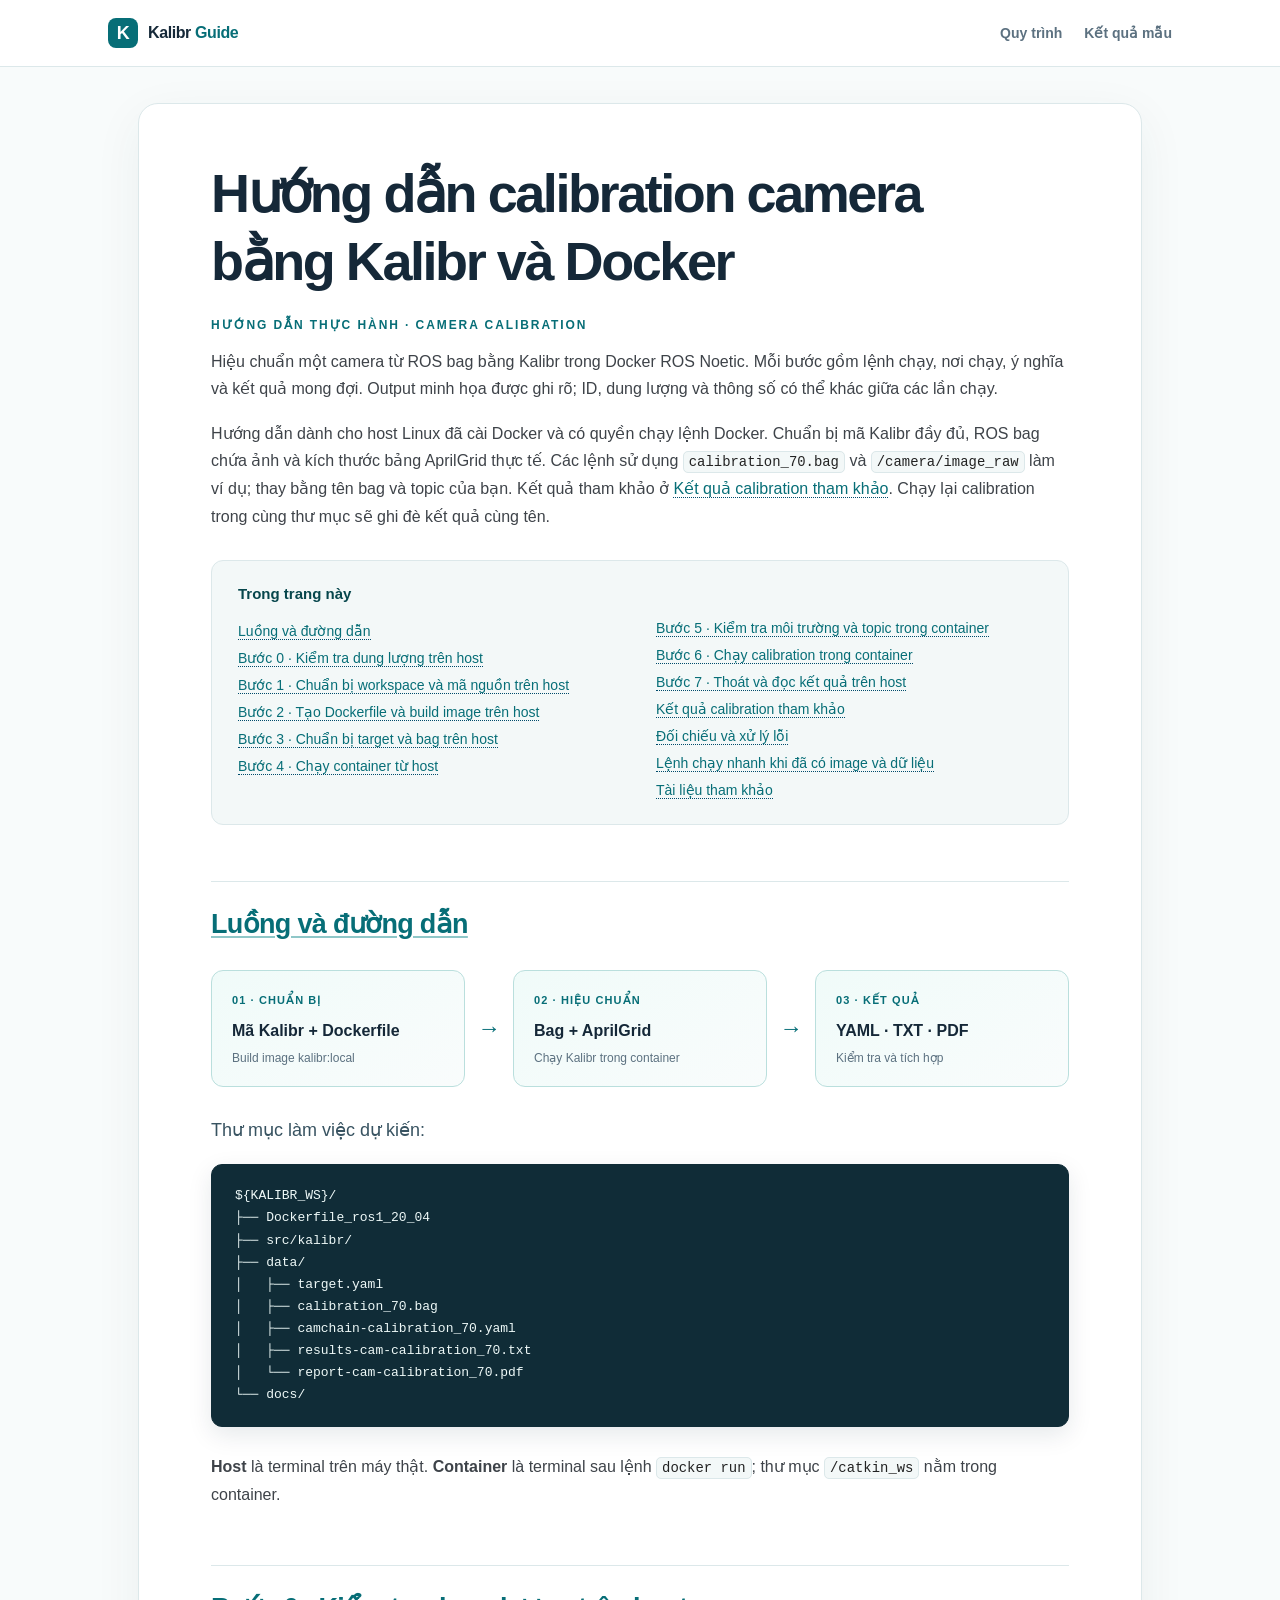
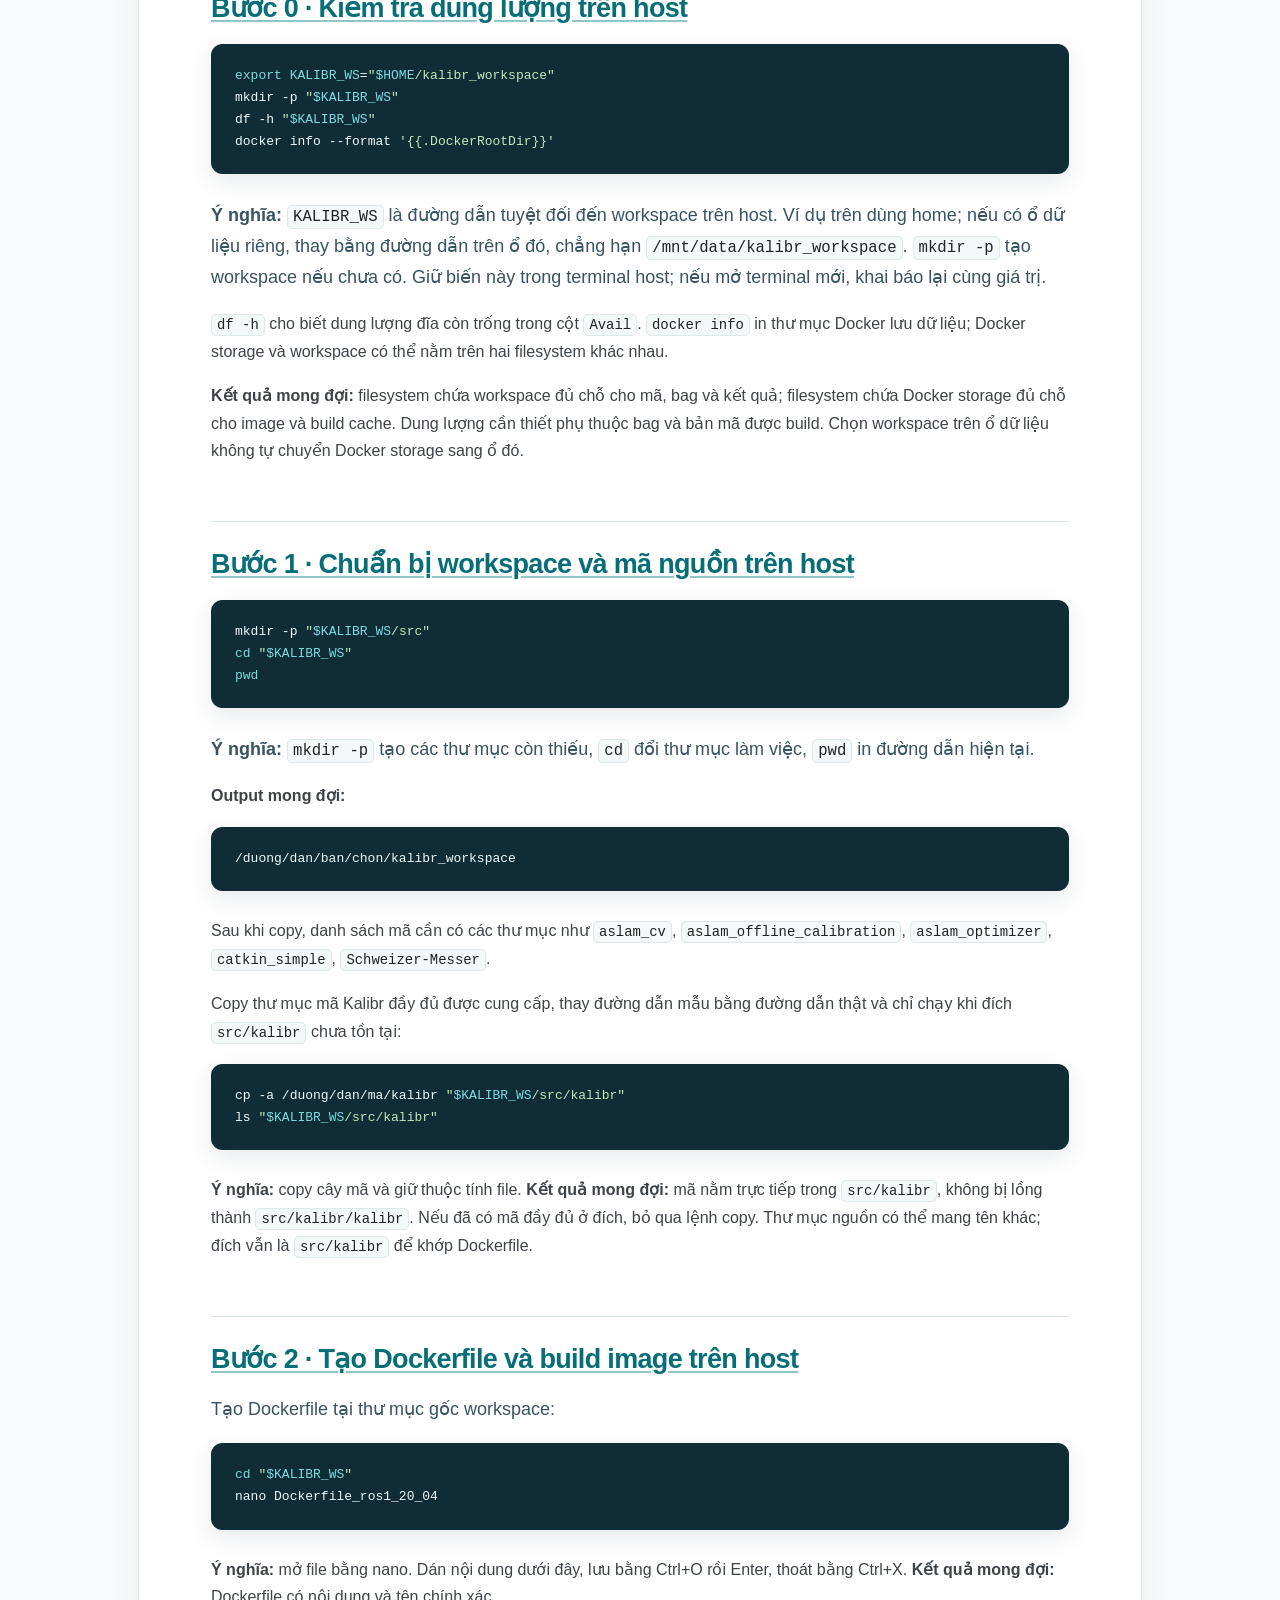
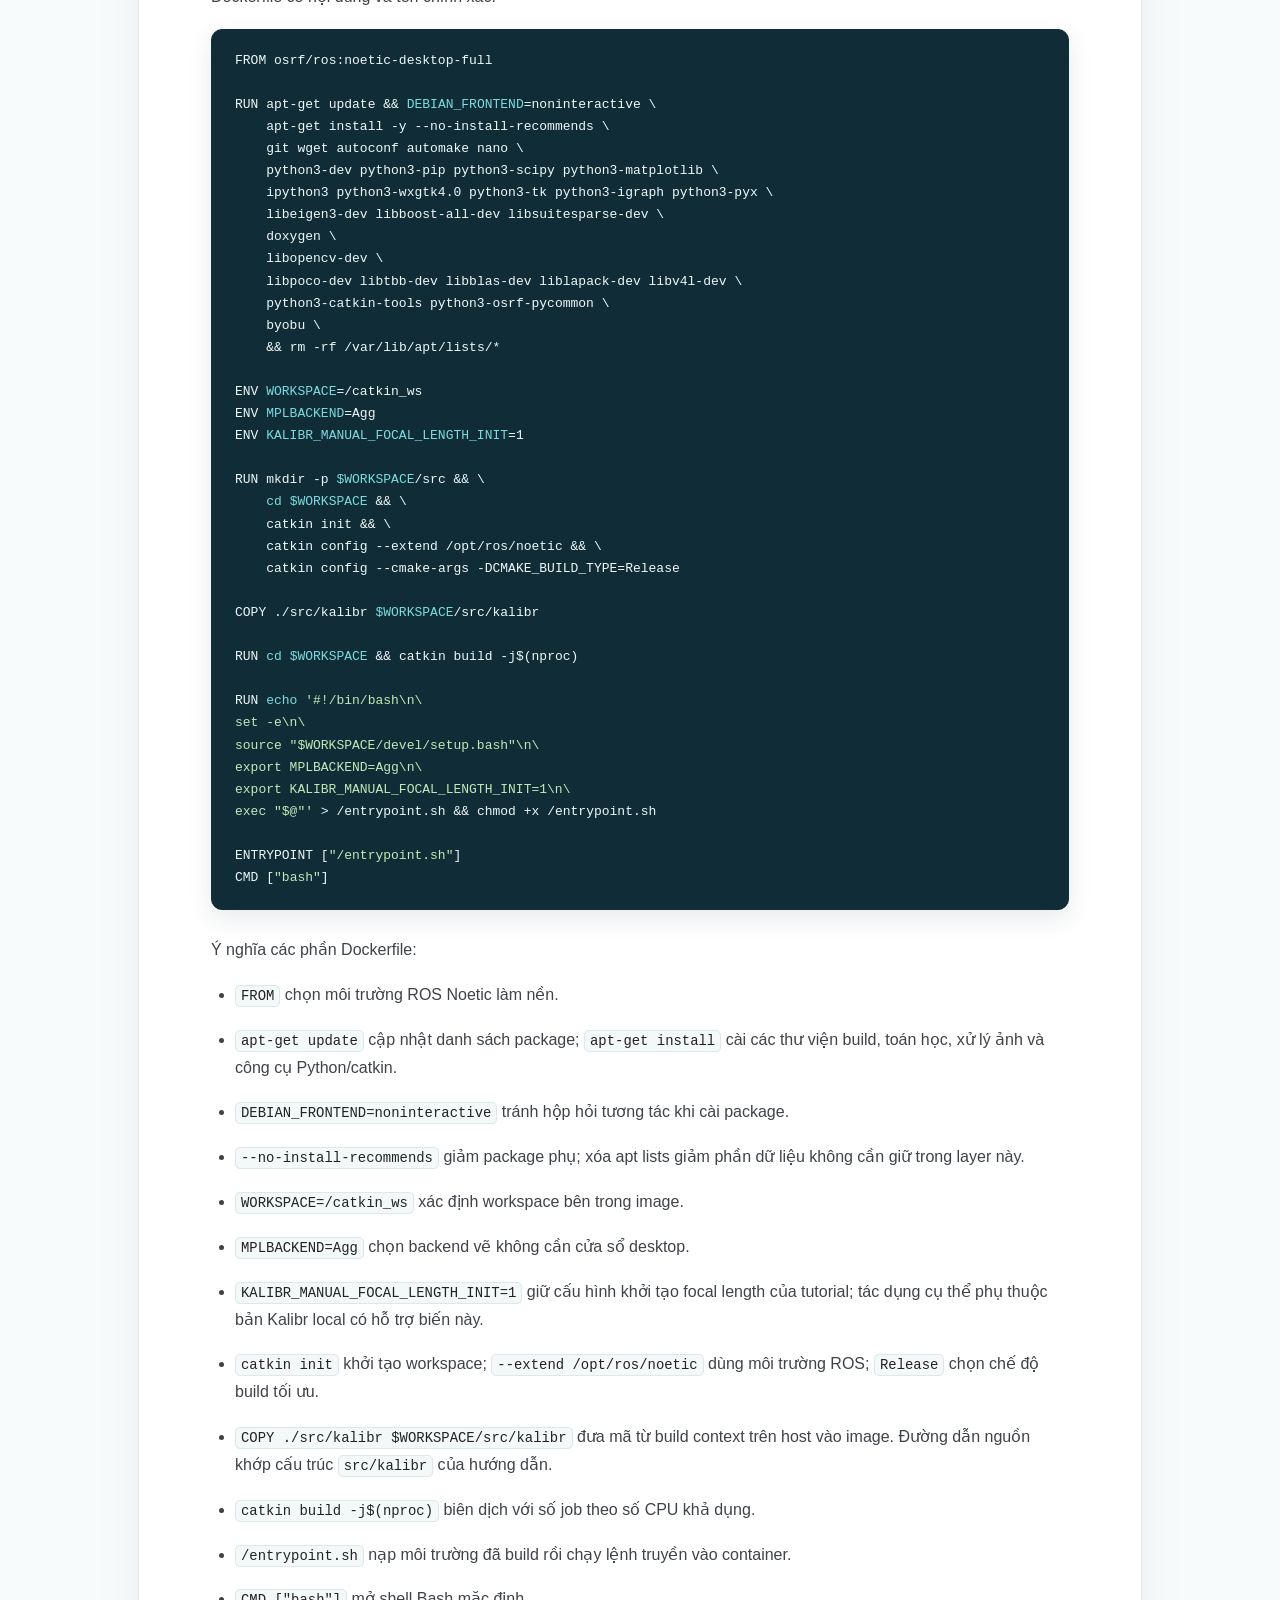
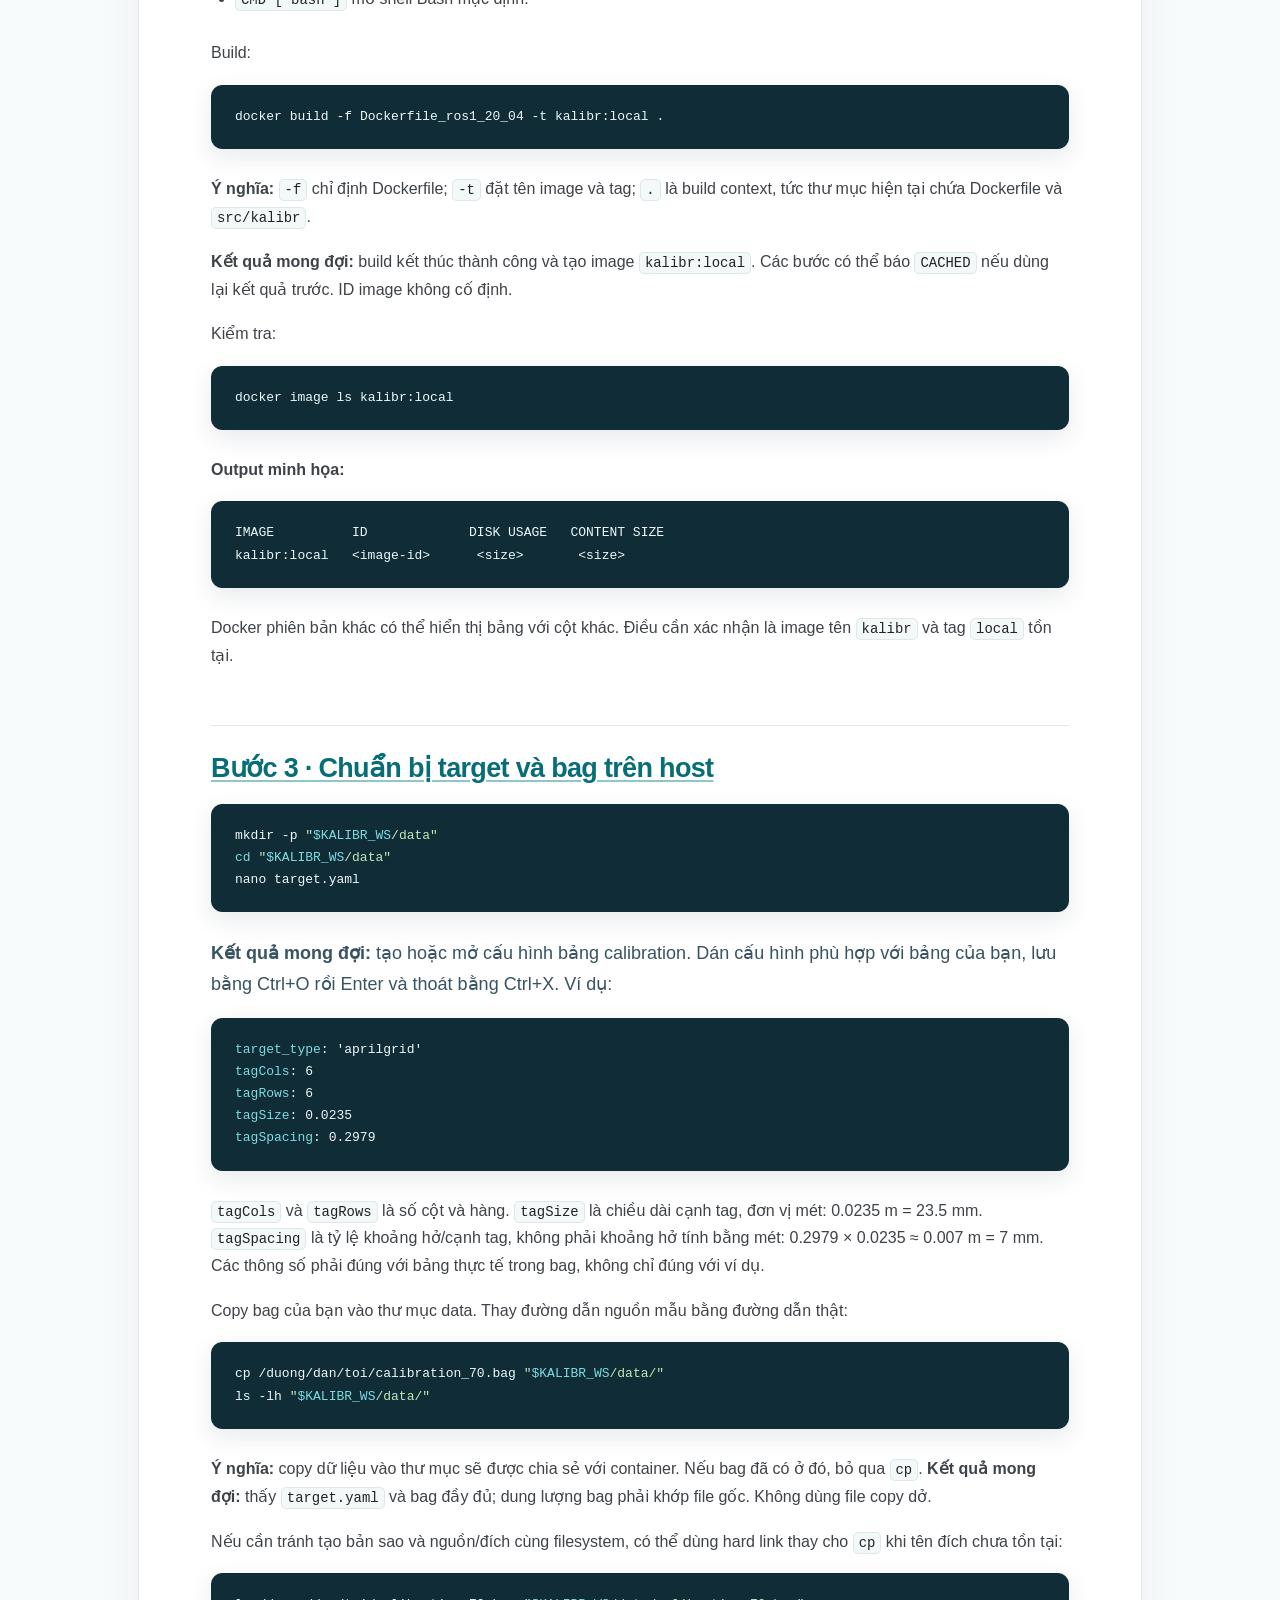
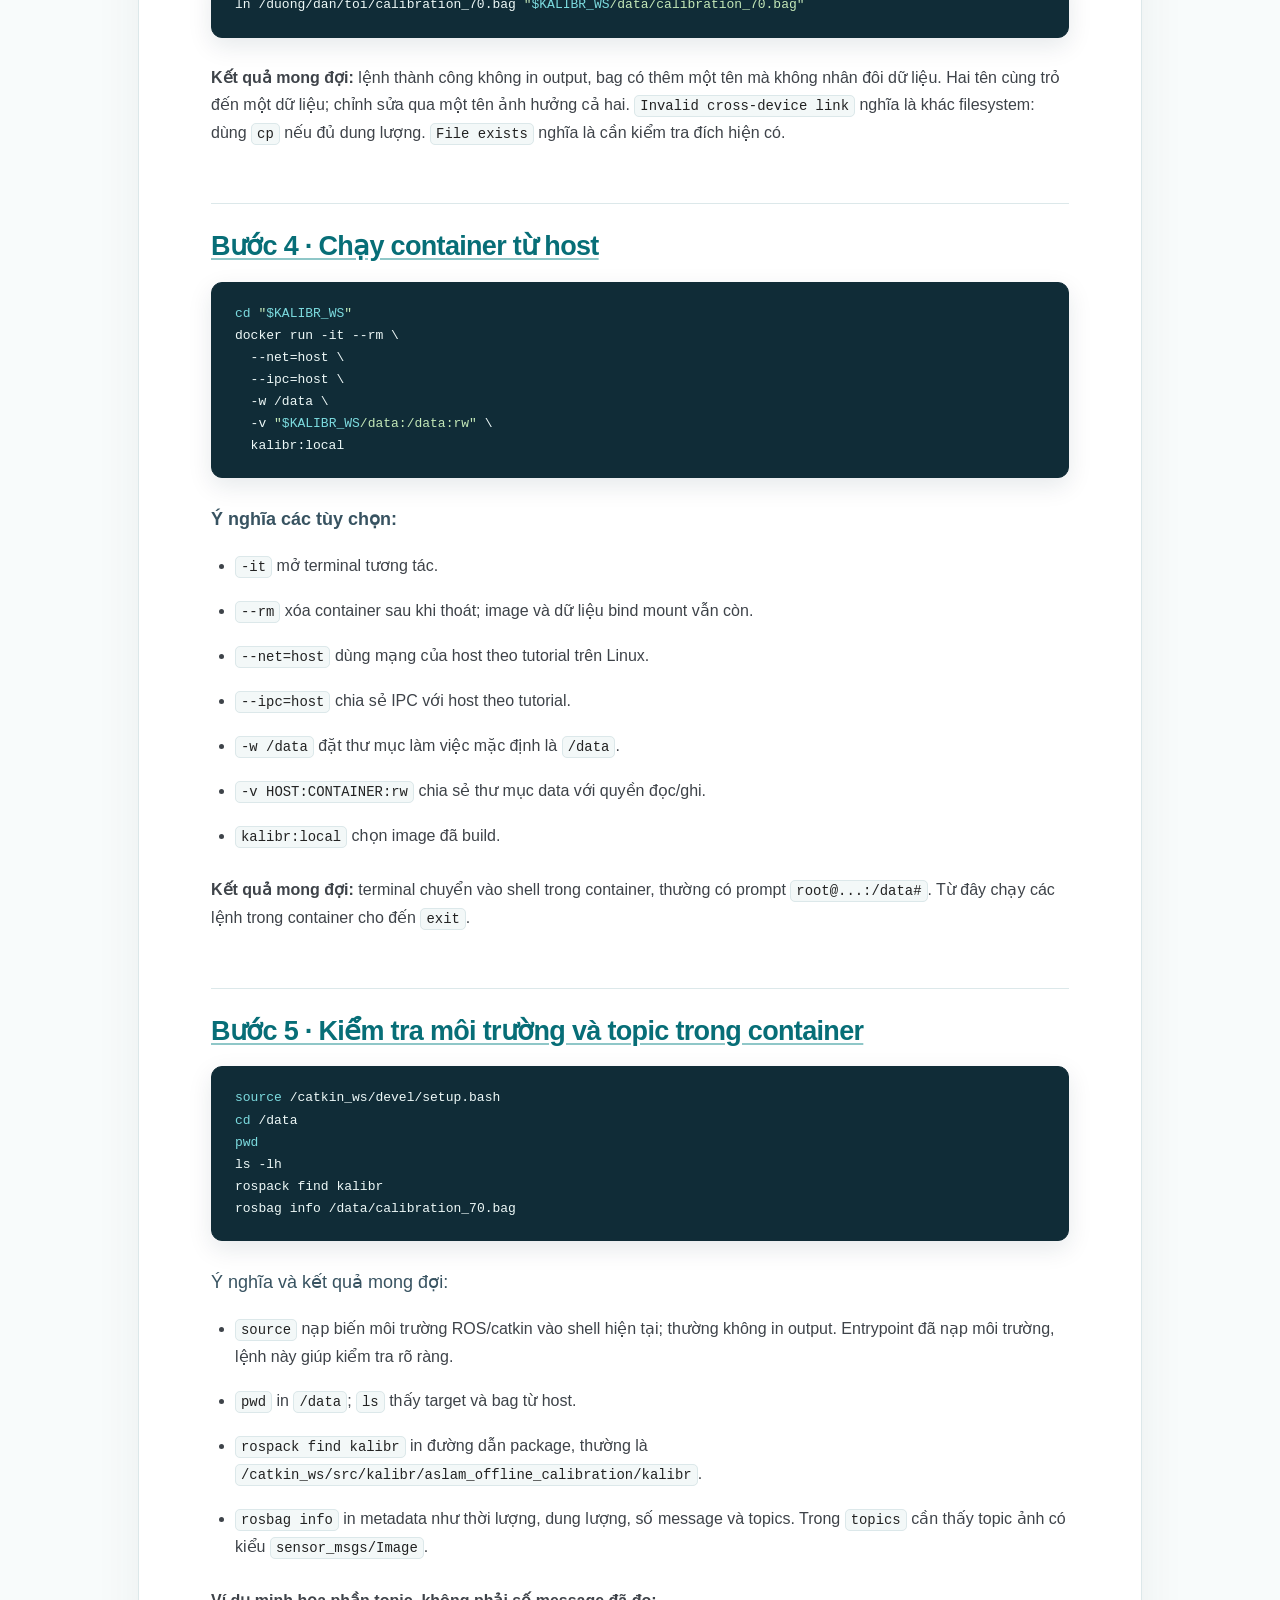
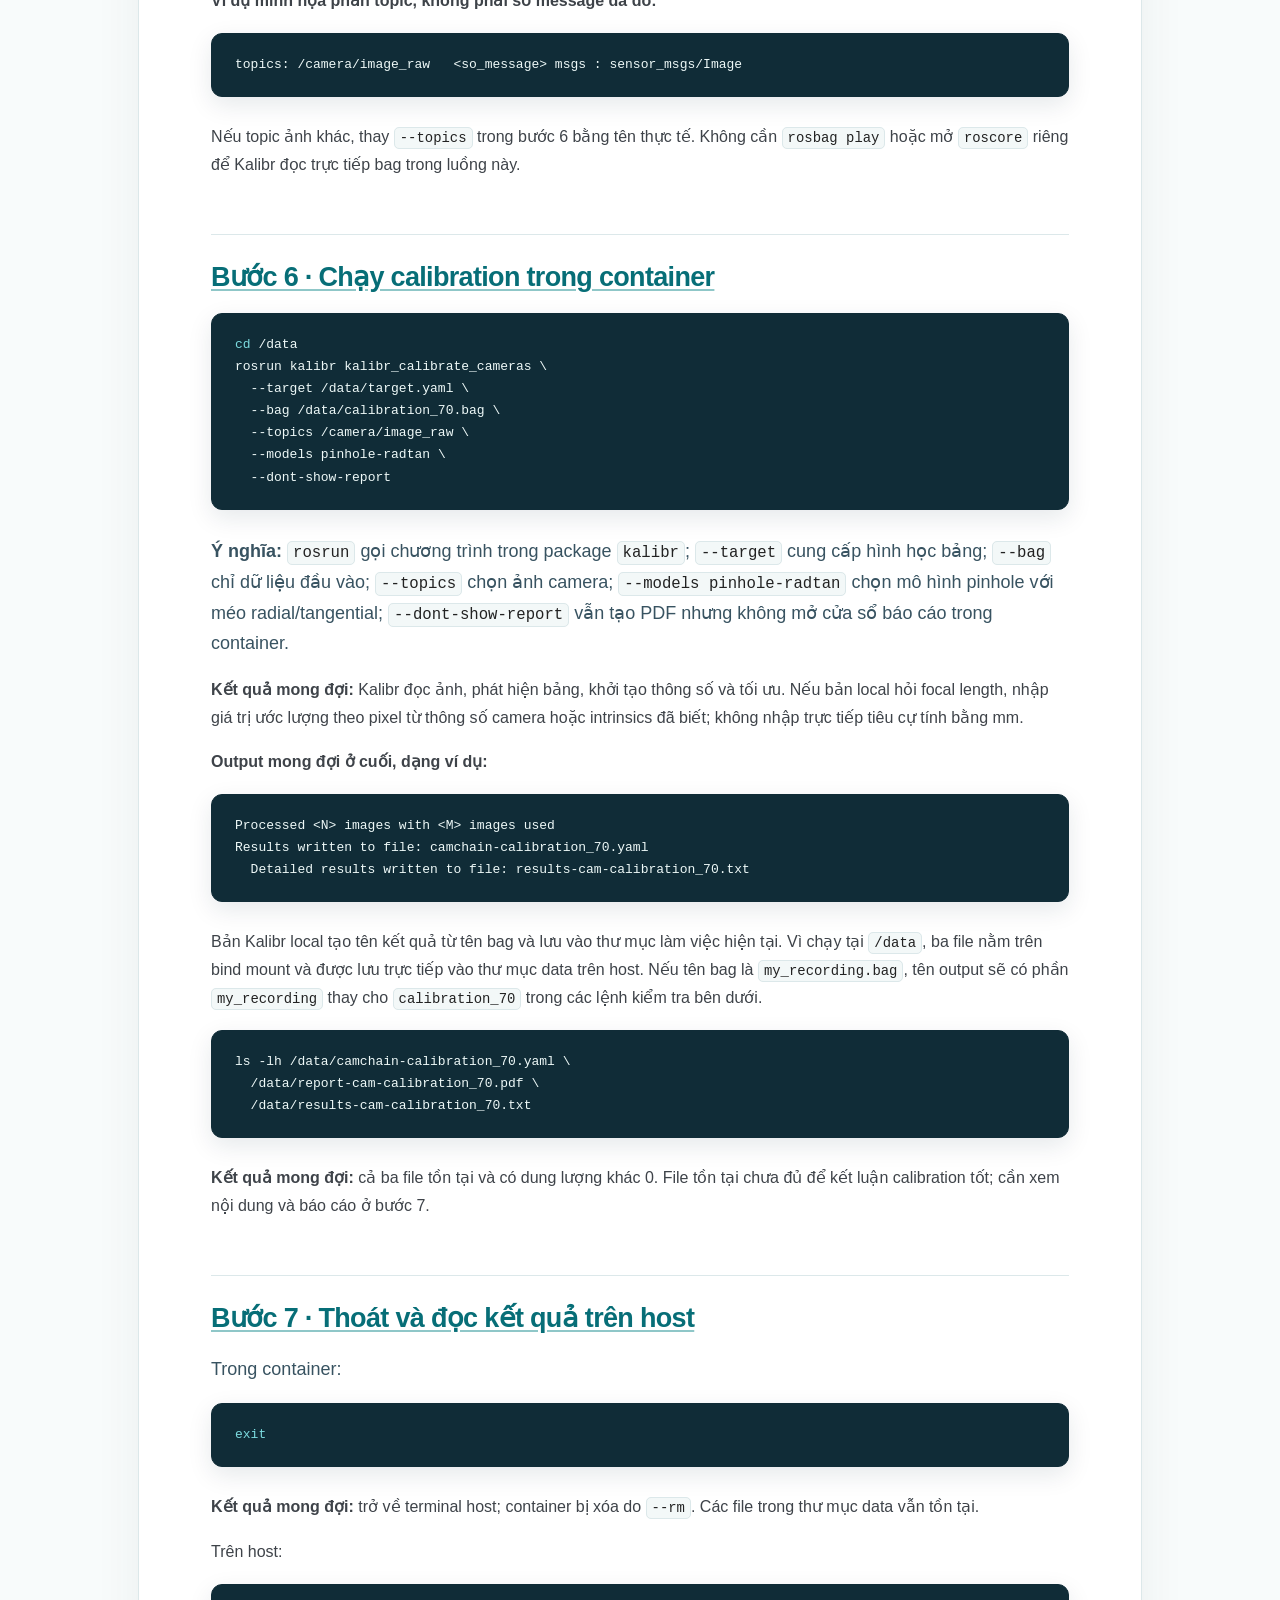
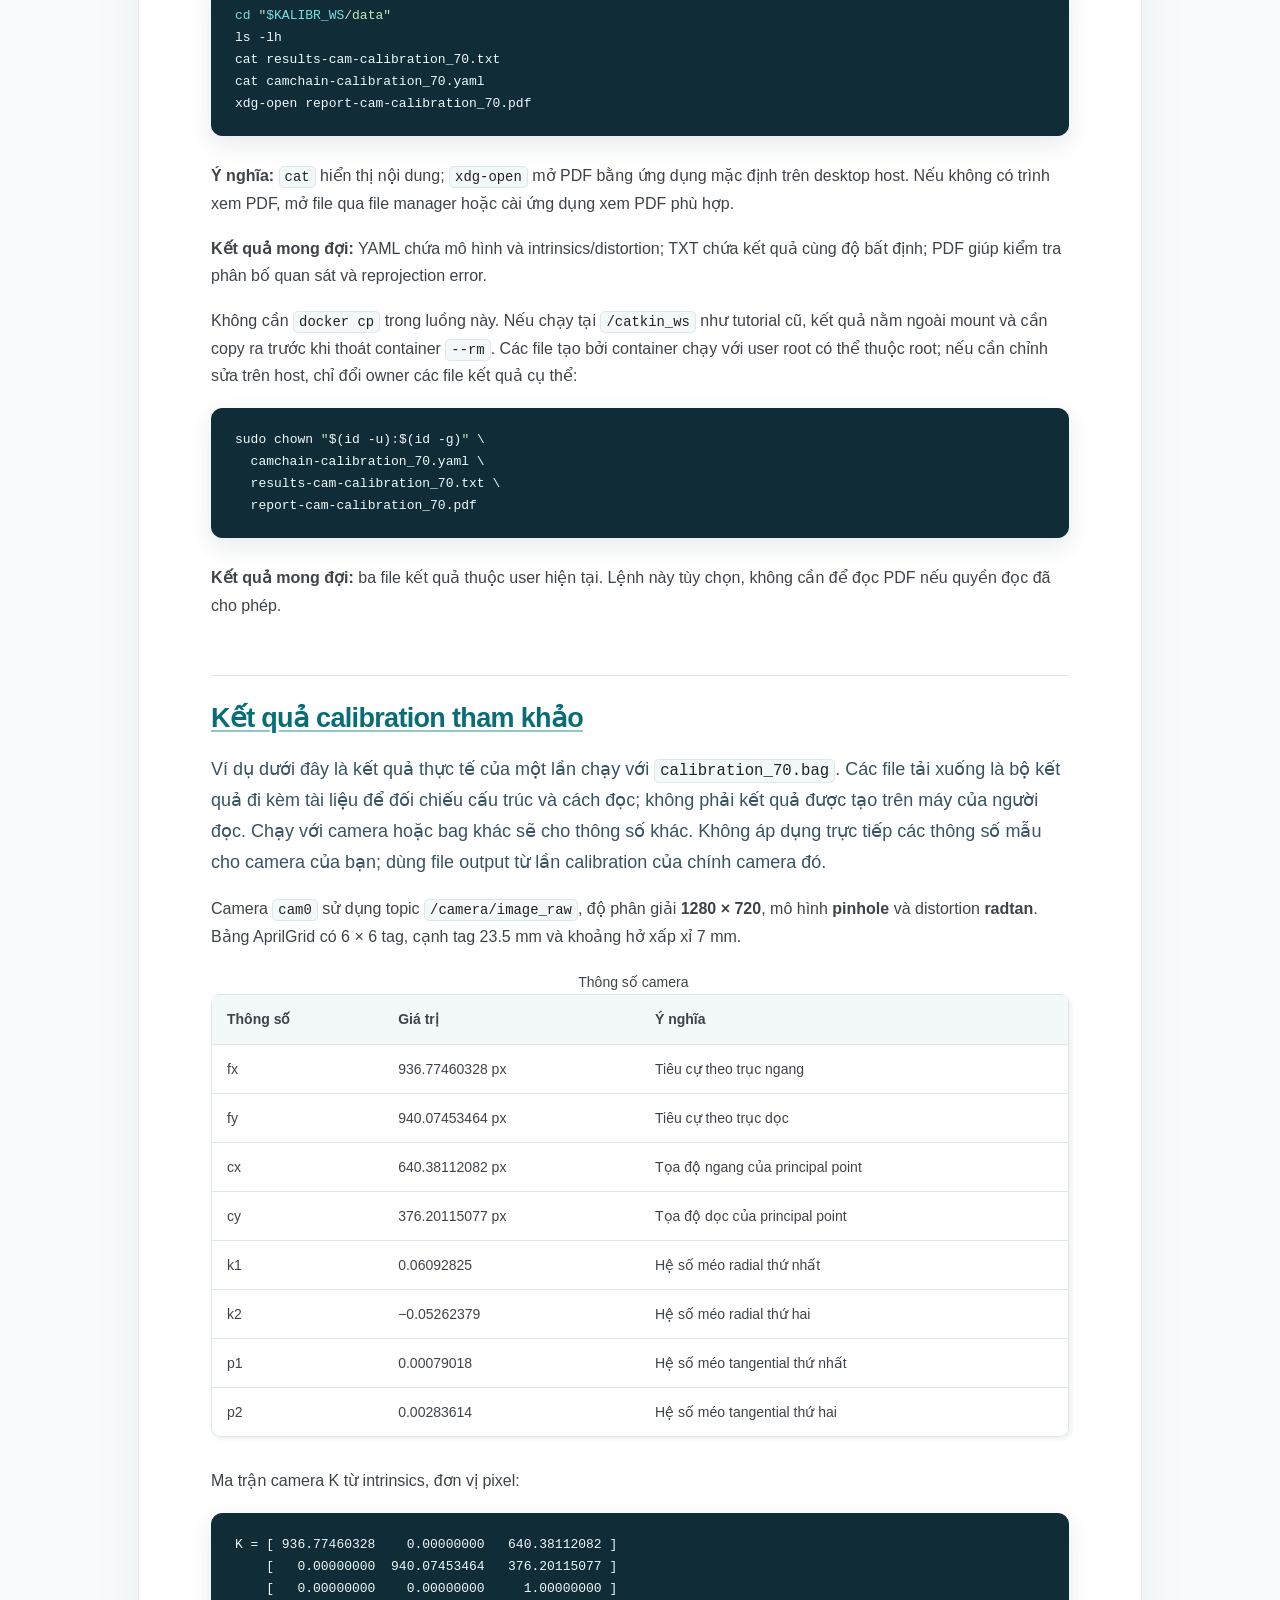
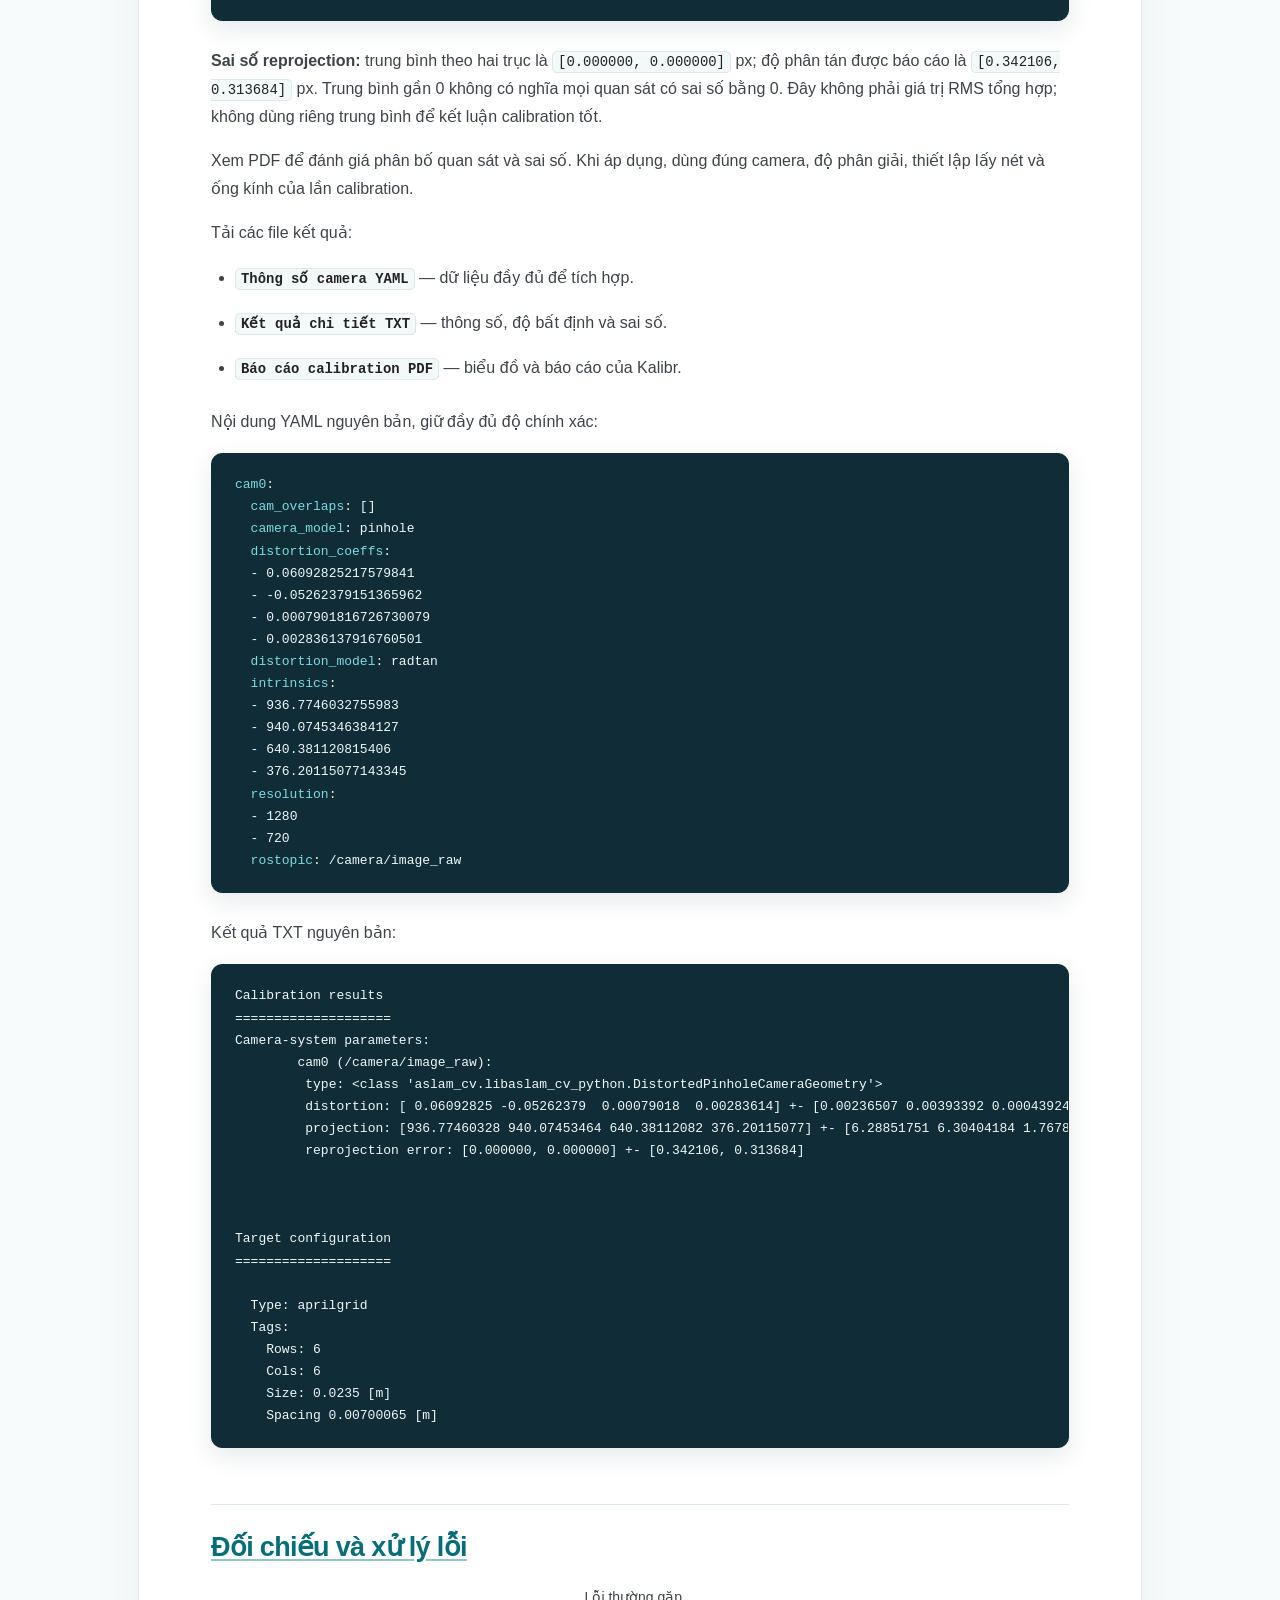
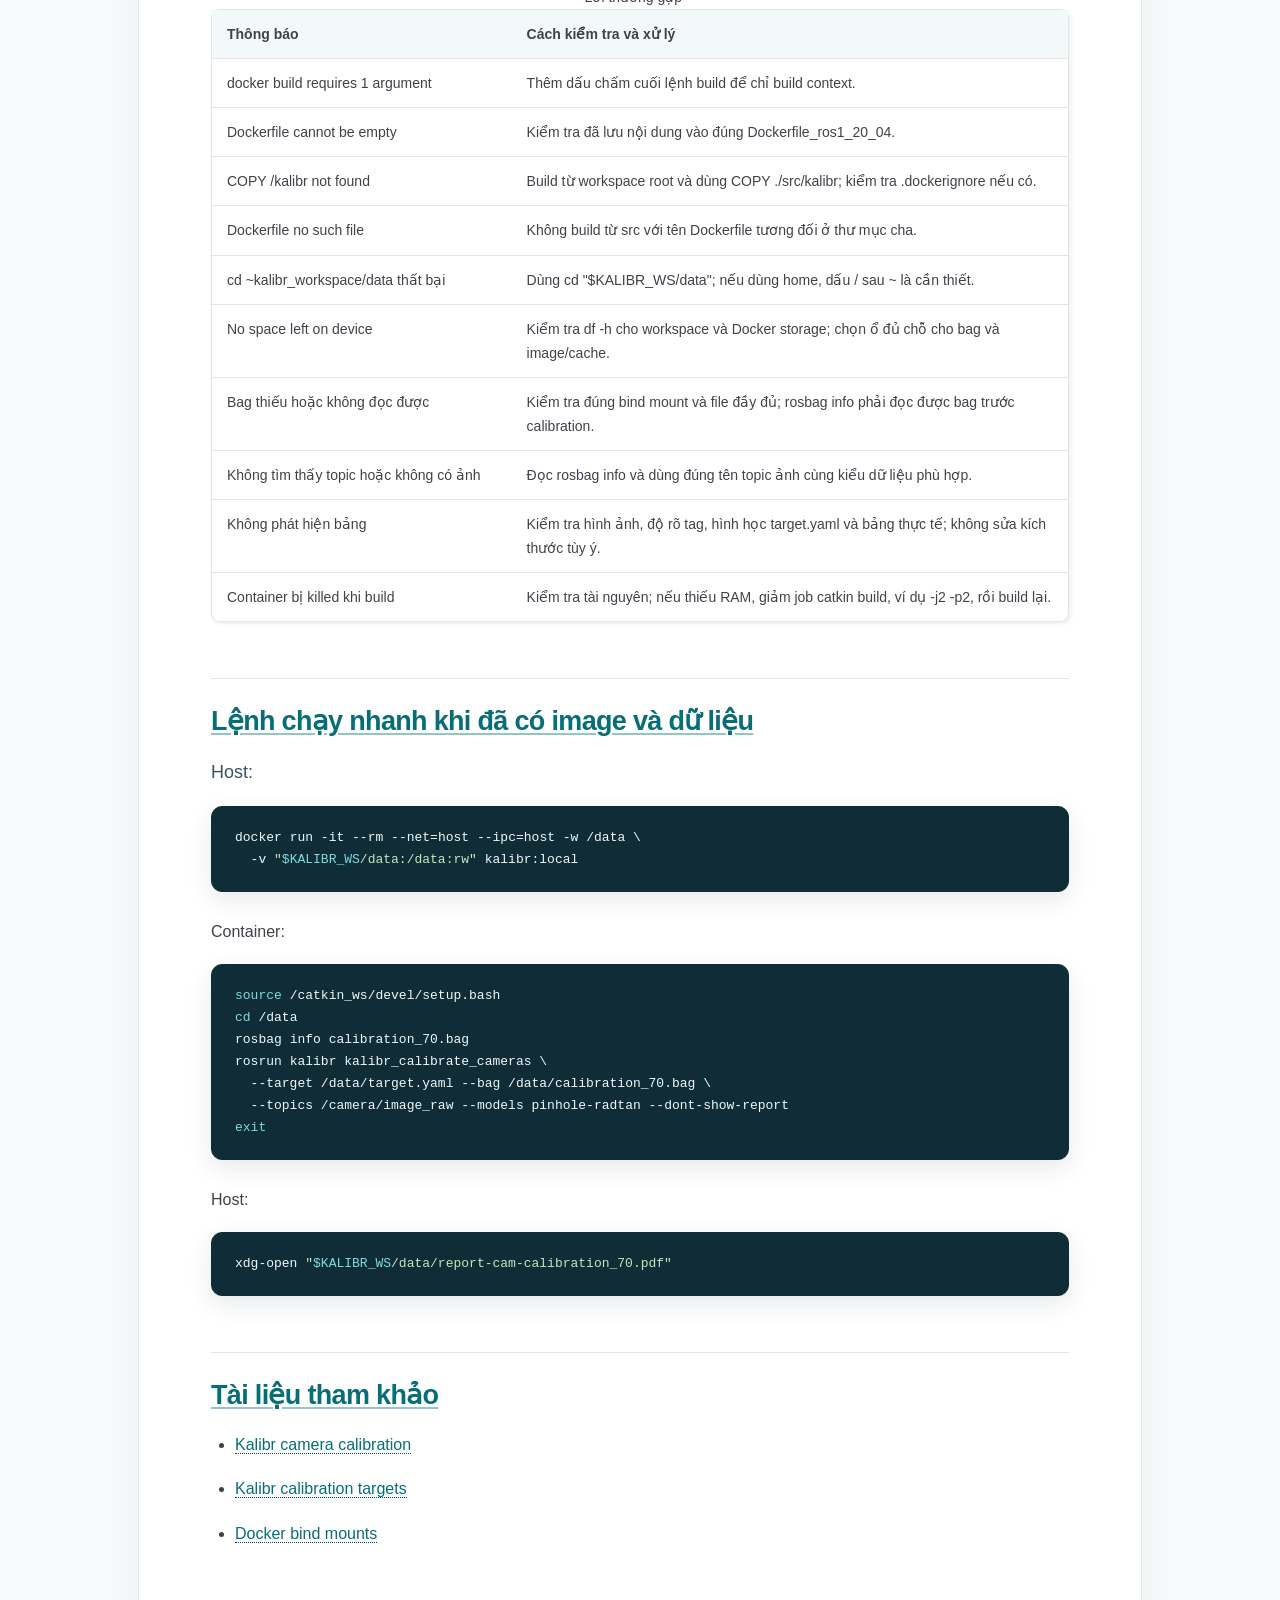
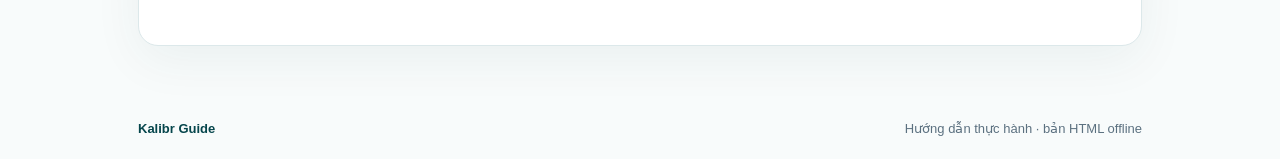
==== commit 691182b9: "Polish mentor Kalibr tutorial and offline HTML" ====
--- a/calibration/docs/html/index.html
+++ b/calibration/docs/html/index.html
@@ -3,31 +3,47 @@
 <html lang="vi" data-content_root="./">
   <head>
     <meta charset="utf-8" />
-    <meta name="viewport" content="width=device-width, initial-scale=1.0" />
-<title>Calibration camera với Kalibr và Docker</title>
+    <meta name="viewport" content="width=device-width, initial-scale=1.0" /><meta name="viewport" content="width=device-width, initial-scale=1" />
+<title>Hướng dẫn calibration camera bằng Kalibr và Docker · Kalibr Guide</title>
     <link rel="stylesheet" type="text/css" href="_static/pygments.css?v=d75fae25" />
     <link rel="stylesheet" type="text/css" href="_static/basic.css?v=686e5160" />
     <link rel="stylesheet" type="text/css" href="_static/alabaster.css?v=8d825471" />
-    <link rel="stylesheet" type="text/css" href="_static/fonts.css?v=da4f6176" />
-    <link rel="stylesheet" type="text/css" href="_static/custom.css?v=849bd2fc" />
+    <link rel="stylesheet" type="text/css" href="_static/custom.css?v=682855e6" />
     <script src="_static/documentation_options.js?v=d3888072"></script>
     <script src="_static/doctools.js?v=9bcbadda"></script>
     <script src="_static/sphinx_highlight.js?v=dc90522c"></script>
     <script src="_static/translations.js?v=4c1d55b0"></script>
     <link rel="index" title="Index" href="genindex.html" />
     <link rel="search" title="Tìm Kiếm" href="search.html" />
+
+  <link rel="stylesheet" href="_static/custom.css" type="text/css" />
+
+
+
+
+
   </head><body>
-  
+<header class="site-header">
+  <div class="site-header__inner">
+    <a class="brand" href="#"><span class="brand__mark">K</span><span>Kalibr <em>Guide</em></span></a>
+    <nav aria-label="Điều hướng chính">
+      <a href="#">Quy trình</a>
+      <a href="##ket-qua-cuoi">Kết quả mẫu</a>
+    </nav>
+  </div>
+</header>
+
+
 
     <div class="document">
       <div class="documentwrapper">
-          
+
 
           <div class="body" role="main">
-            
-  <section id="calibration-camera-voi-kalibr-va-docker">
-<h1>Calibration camera với Kalibr và Docker<a class="headerlink" href="#calibration-camera-voi-kalibr-va-docker" title="Link to this heading">¶</a></h1>
-<p>Hiệu chuẩn một camera từ ROS bag bằng Kalibr trong Docker ROS Noetic.
+
+  <section id="huong-dan-calibration-camera-bang-kalibr-va-docker">
+<h1>Hướng dẫn calibration camera bằng Kalibr và Docker<a class="headerlink" href="#huong-dan-calibration-camera-bang-kalibr-va-docker" title="Link to this heading">¶</a></h1>
+<p class="eyebrow">HƯỚNG DẪN THỰC HÀNH · CAMERA CALIBRATION</p><p>Hiệu chuẩn một camera từ ROS bag bằng Kalibr trong Docker ROS Noetic.
 Mỗi bước gồm lệnh chạy, nơi chạy, ý nghĩa và kết quả mong đợi. Output minh họa
 được ghi rõ; ID, dung lượng và thông số có thể khác giữa các lần chạy.</p>
 <p>Hướng dẫn dành cho host Linux đã cài Docker và có quyền chạy lệnh Docker.
@@ -35,15 +51,34 @@
 Các lệnh sử dụng <code class="docutils literal notranslate"><span class="pre">calibration_70.bag</span></code> và <code class="docutils literal notranslate"><span class="pre">/camera/image_raw</span></code> làm ví dụ;
 thay bằng tên bag và topic của bạn. Kết quả tham khảo ở <a class="reference internal" href="#ket-qua-cuoi"><span class="std std-ref">Kết quả calibration tham khảo</span></a>.
 Chạy lại calibration trong cùng thư mục sẽ ghi đè kết quả cùng tên.</p>
+<nav class="contents local" id="trong-trang-nay">
+<p class="topic-title">Trong trang này</p>
+<ul class="simple">
+<li><p><a class="reference internal" href="#luong-va-duong-dan" id="id3">Luồng và đường dẫn</a></p></li>
+<li><p><a class="reference internal" href="#buoc-0-kiem-tra-dung-luong-tren-host" id="id4">Bước 0 · Kiểm tra dung lượng trên host</a></p></li>
+<li><p><a class="reference internal" href="#buoc-1-chuan-bi-workspace-va-ma-nguon-tren-host" id="id5">Bước 1 · Chuẩn bị workspace và mã nguồn trên host</a></p></li>
+<li><p><a class="reference internal" href="#buoc-2-tao-dockerfile-va-build-image-tren-host" id="id6">Bước 2 · Tạo Dockerfile và build image trên host</a></p></li>
+<li><p><a class="reference internal" href="#buoc-3-chuan-bi-target-va-bag-tren-host" id="id7">Bước 3 · Chuẩn bị target và bag trên host</a></p></li>
+<li><p><a class="reference internal" href="#buoc-4-chay-container-tu-host" id="id8">Bước 4 · Chạy container từ host</a></p></li>
+<li><p><a class="reference internal" href="#buoc-5-kiem-tra-moi-truong-va-topic-trong-container" id="id9">Bước 5 · Kiểm tra môi trường và topic trong container</a></p></li>
+<li><p><a class="reference internal" href="#buoc-6-chay-calibration-trong-container" id="id10">Bước 6 · Chạy calibration trong container</a></p></li>
+<li><p><a class="reference internal" href="#buoc-7-thoat-va-doc-ket-qua-tren-host" id="id11">Bước 7 · Thoát và đọc kết quả trên host</a></p></li>
+<li><p><a class="reference internal" href="#ket-qua-calibration-tham-khao" id="id12">Kết quả calibration tham khảo</a></p></li>
+<li><p><a class="reference internal" href="#doi-chieu-va-xu-ly-loi" id="id13">Đối chiếu và xử lý lỗi</a></p></li>
+<li><p><a class="reference internal" href="#lenh-chay-nhanh-khi-da-co-image-va-du-lieu" id="id14">Lệnh chạy nhanh khi đã có image và dữ liệu</a></p></li>
+<li><p><a class="reference internal" href="#tai-lieu-tham-khao" id="id15">Tài liệu tham khảo</a></p></li>
+</ul>
+</nav>
 <section id="luong-va-duong-dan">
-<h2>Luồng và đường dẫn<a class="headerlink" href="#luong-va-duong-dan" title="Link to this heading">¶</a></h2>
-<div class="highlight-text notranslate"><div class="highlight"><pre><span></span>Mã Kalibr trên máy -&gt; docker build -&gt; image kalibr:local
-                                        |
-target.yaml + calibration_70.bag -&gt; docker run -&gt; Kalibr
-                                        |
-                     YAML thông số + TXT kết quả + PDF báo cáo
-
-${KALIBR_WS}/
+<h2><a class="toc-backref" href="#id3" role="doc-backlink">Luồng và đường dẫn</a><a class="headerlink" href="#luong-va-duong-dan" title="Link to this heading">¶</a></h2>
+<div class="workflow" aria-label="Luồng hiệu chuẩn camera">
+  <div class="workflow__step"><span>01 · CHUẨN BỊ</span><strong>Mã Kalibr + Dockerfile</strong><small>Build image kalibr:local</small></div>
+  <div class="workflow__arrow" aria-hidden="true">→</div>
+  <div class="workflow__step"><span>02 · HIỆU CHUẨN</span><strong>Bag + AprilGrid</strong><small>Chạy Kalibr trong container</small></div>
+  <div class="workflow__arrow" aria-hidden="true">→</div>
+  <div class="workflow__step"><span>03 · KẾT QUẢ</span><strong>YAML · TXT · PDF</strong><small>Kiểm tra và tích hợp</small></div>
+</div><p>Thư mục làm việc dự kiến:</p>
+<div class="highlight-text notranslate"><div class="highlight"><pre><span></span>${KALIBR_WS}/
 ├── Dockerfile_ros1_20_04
 ├── src/kalibr/
 ├── data/
@@ -59,7 +94,7 @@
 <code class="docutils literal notranslate"><span class="pre">docker</span> <span class="pre">run</span></code>; thư mục <code class="docutils literal notranslate"><span class="pre">/catkin_ws</span></code> nằm trong container.</p>
 </section>
 <section id="buoc-0-kiem-tra-dung-luong-tren-host">
-<h2>Bước 0 · Kiểm tra dung lượng trên host<a class="headerlink" href="#buoc-0-kiem-tra-dung-luong-tren-host" title="Link to this heading">¶</a></h2>
+<h2><a class="toc-backref" href="#id4" role="doc-backlink">Bước 0 · Kiểm tra dung lượng trên host</a><a class="headerlink" href="#buoc-0-kiem-tra-dung-luong-tren-host" title="Link to this heading">¶</a></h2>
 <div class="highlight-bash notranslate"><div class="highlight"><pre><span></span><span class="nb">export</span><span class="w"> </span><span class="nv">KALIBR_WS</span><span class="o">=</span><span class="s2">"</span><span class="nv">$HOME</span><span class="s2">/kalibr_workspace"</span>
 mkdir<span class="w"> </span>-p<span class="w"> </span><span class="s2">"</span><span class="nv">$KALIBR_WS</span><span class="s2">"</span>
 df<span class="w"> </span>-h<span class="w"> </span><span class="s2">"</span><span class="nv">$KALIBR_WS</span><span class="s2">"</span>
@@ -79,7 +114,7 @@
 không tự chuyển Docker storage sang ổ đó.</p>
 </section>
 <section id="buoc-1-chuan-bi-workspace-va-ma-nguon-tren-host">
-<h2>Bước 1 · Chuẩn bị workspace và mã nguồn trên host<a class="headerlink" href="#buoc-1-chuan-bi-workspace-va-ma-nguon-tren-host" title="Link to this heading">¶</a></h2>
+<h2><a class="toc-backref" href="#id5" role="doc-backlink">Bước 1 · Chuẩn bị workspace và mã nguồn trên host</a><a class="headerlink" href="#buoc-1-chuan-bi-workspace-va-ma-nguon-tren-host" title="Link to this heading">¶</a></h2>
 <div class="highlight-bash notranslate"><div class="highlight"><pre><span></span>mkdir<span class="w"> </span>-p<span class="w"> </span><span class="s2">"</span><span class="nv">$KALIBR_WS</span><span class="s2">/src"</span>
 <span class="nb">cd</span><span class="w"> </span><span class="s2">"</span><span class="nv">$KALIBR_WS</span><span class="s2">"</span>
 <span class="nb">pwd</span>
@@ -105,7 +140,7 @@
 khác; đích vẫn là <code class="docutils literal notranslate"><span class="pre">src/kalibr</span></code> để khớp Dockerfile.</p>
 </section>
 <section id="buoc-2-tao-dockerfile-va-build-image-tren-host">
-<h2>Bước 2 · Tạo Dockerfile và build image trên host<a class="headerlink" href="#buoc-2-tao-dockerfile-va-build-image-tren-host" title="Link to this heading">¶</a></h2>
+<h2><a class="toc-backref" href="#id6" role="doc-backlink">Bước 2 · Tạo Dockerfile và build image trên host</a><a class="headerlink" href="#buoc-2-tao-dockerfile-va-build-image-tren-host" title="Link to this heading">¶</a></h2>
 <p>Tạo Dockerfile tại thư mục gốc workspace:</p>
 <div class="highlight-bash notranslate"><div class="highlight"><pre><span></span><span class="nb">cd</span><span class="w"> </span><span class="s2">"</span><span class="nv">$KALIBR_WS</span><span class="s2">"</span>
 nano<span class="w"> </span>Dockerfile_ros1_20_04
@@ -194,7 +229,7 @@
 image tên <code class="docutils literal notranslate"><span class="pre">kalibr</span></code> và tag <code class="docutils literal notranslate"><span class="pre">local</span></code> tồn tại.</p>
 </section>
 <section id="buoc-3-chuan-bi-target-va-bag-tren-host">
-<h2>Bước 3 · Chuẩn bị target và bag trên host<a class="headerlink" href="#buoc-3-chuan-bi-target-va-bag-tren-host" title="Link to this heading">¶</a></h2>
+<h2><a class="toc-backref" href="#id7" role="doc-backlink">Bước 3 · Chuẩn bị target và bag trên host</a><a class="headerlink" href="#buoc-3-chuan-bi-target-va-bag-tren-host" title="Link to this heading">¶</a></h2>
 <div class="highlight-bash notranslate"><div class="highlight"><pre><span></span>mkdir<span class="w"> </span>-p<span class="w"> </span><span class="s2">"</span><span class="nv">$KALIBR_WS</span><span class="s2">/data"</span>
 <span class="nb">cd</span><span class="w"> </span><span class="s2">"</span><span class="nv">$KALIBR_WS</span><span class="s2">/data"</span>
 nano<span class="w"> </span>target.yaml
@@ -232,7 +267,7 @@
 dùng <code class="docutils literal notranslate"><span class="pre">cp</span></code> nếu đủ dung lượng. <code class="docutils literal notranslate"><span class="pre">File</span> <span class="pre">exists</span></code> nghĩa là cần kiểm tra đích hiện có.</p>
 </section>
 <section id="buoc-4-chay-container-tu-host">
-<h2>Bước 4 · Chạy container từ host<a class="headerlink" href="#buoc-4-chay-container-tu-host" title="Link to this heading">¶</a></h2>
+<h2><a class="toc-backref" href="#id8" role="doc-backlink">Bước 4 · Chạy container từ host</a><a class="headerlink" href="#buoc-4-chay-container-tu-host" title="Link to this heading">¶</a></h2>
 <div class="highlight-bash notranslate"><div class="highlight"><pre><span></span><span class="nb">cd</span><span class="w"> </span><span class="s2">"</span><span class="nv">$KALIBR_WS</span><span class="s2">"</span>
 docker<span class="w"> </span>run<span class="w"> </span>-it<span class="w"> </span>--rm<span class="w"> </span><span class="se">\</span>
 <span class="w">  </span>--net<span class="o">=</span>host<span class="w"> </span><span class="se">\</span>
@@ -256,7 +291,7 @@
 <code class="docutils literal notranslate"><span class="pre">root&#64;...:/data#</span></code>. Từ đây chạy các lệnh trong container cho đến <code class="docutils literal notranslate"><span class="pre">exit</span></code>.</p>
 </section>
 <section id="buoc-5-kiem-tra-moi-truong-va-topic-trong-container">
-<h2>Bước 5 · Kiểm tra môi trường và topic trong container<a class="headerlink" href="#buoc-5-kiem-tra-moi-truong-va-topic-trong-container" title="Link to this heading">¶</a></h2>
+<h2><a class="toc-backref" href="#id9" role="doc-backlink">Bước 5 · Kiểm tra môi trường và topic trong container</a><a class="headerlink" href="#buoc-5-kiem-tra-moi-truong-va-topic-trong-container" title="Link to this heading">¶</a></h2>
 <div class="highlight-bash notranslate"><div class="highlight"><pre><span></span><span class="nb">source</span><span class="w"> </span>/catkin_ws/devel/setup.bash
 <span class="nb">cd</span><span class="w"> </span>/data
 <span class="nb">pwd</span>
@@ -283,7 +318,7 @@
 <code class="docutils literal notranslate"><span class="pre">rosbag</span> <span class="pre">play</span></code> hoặc mở <code class="docutils literal notranslate"><span class="pre">roscore</span></code> riêng để Kalibr đọc trực tiếp bag trong luồng này.</p>
 </section>
 <section id="buoc-6-chay-calibration-trong-container">
-<h2>Bước 6 · Chạy calibration trong container<a class="headerlink" href="#buoc-6-chay-calibration-trong-container" title="Link to this heading">¶</a></h2>
+<h2><a class="toc-backref" href="#id10" role="doc-backlink">Bước 6 · Chạy calibration trong container</a><a class="headerlink" href="#buoc-6-chay-calibration-trong-container" title="Link to this heading">¶</a></h2>
 <div class="highlight-bash notranslate"><div class="highlight"><pre><span></span><span class="nb">cd</span><span class="w"> </span>/data
 rosrun<span class="w"> </span>kalibr<span class="w"> </span>kalibr_calibrate_cameras<span class="w"> </span><span class="se">\</span>
 <span class="w">  </span>--target<span class="w"> </span>/data/target.yaml<span class="w"> </span><span class="se">\</span>
@@ -320,7 +355,7 @@
 để kết luận calibration tốt; cần xem nội dung và báo cáo ở bước 7.</p>
 </section>
 <section id="buoc-7-thoat-va-doc-ket-qua-tren-host">
-<h2>Bước 7 · Thoát và đọc kết quả trên host<a class="headerlink" href="#buoc-7-thoat-va-doc-ket-qua-tren-host" title="Link to this heading">¶</a></h2>
+<h2><a class="toc-backref" href="#id11" role="doc-backlink">Bước 7 · Thoát và đọc kết quả trên host</a><a class="headerlink" href="#buoc-7-thoat-va-doc-ket-qua-tren-host" title="Link to this heading">¶</a></h2>
 <p>Trong container:</p>
 <div class="highlight-bash notranslate"><div class="highlight"><pre><span></span><span class="nb">exit</span>
 </pre></div>
@@ -354,7 +389,7 @@
 để đọc PDF nếu quyền đọc đã cho phép.</p>
 </section>
 <section id="ket-qua-calibration-tham-khao">
-<span id="ket-qua-cuoi"></span><h2>Kết quả calibration tham khảo<a class="headerlink" href="#ket-qua-calibration-tham-khao" title="Link to this heading">¶</a></h2>
+<span id="ket-qua-cuoi"></span><h2><a class="toc-backref" href="#id12" role="doc-backlink">Kết quả calibration tham khảo</a><a class="headerlink" href="#ket-qua-calibration-tham-khao" title="Link to this heading">¶</a></h2>
 <p>Ví dụ dưới đây là kết quả thực tế của một lần chạy với <code class="docutils literal notranslate"><span class="pre">calibration_70.bag</span></code>.
 Các file tải xuống là bộ kết quả đi kèm tài liệu để đối chiếu cấu trúc và cách đọc;
 không phải kết quả được tạo trên máy của người đọc. Chạy với camera hoặc bag
@@ -451,7 +486,7 @@
 </pre></div>
 </div>
 <p>Kết quả TXT nguyên bản:</p>
-<div class="highlight-text notranslate"><div class="highlight"><pre><span></span>Calibration results 
+<div class="highlight-text notranslate"><div class="highlight"><pre><span></span>Calibration results
 ====================
 Camera-system parameters:
 	cam0 (/camera/image_raw):
@@ -466,7 +501,7 @@
 ====================
 
   Type: aprilgrid
-  Tags: 
+  Tags:
     Rows: 6
     Cols: 6
     Size: 0.0235 [m]
@@ -475,7 +510,7 @@
 </div>
 </section>
 <section id="doi-chieu-va-xu-ly-loi">
-<h2>Đối chiếu và xử lý lỗi<a class="headerlink" href="#doi-chieu-va-xu-ly-loi" title="Link to this heading">¶</a></h2>
+<h2><a class="toc-backref" href="#id13" role="doc-backlink">Đối chiếu và xử lý lỗi</a><a class="headerlink" href="#doi-chieu-va-xu-ly-loi" title="Link to this heading">¶</a></h2>
 <table class="docutils align-default" id="id2">
 <caption><span class="caption-text">Lỗi thường gặp</span><a class="headerlink" href="#id2" title="Link to this table">¶</a></caption>
 <colgroup>
@@ -522,7 +557,7 @@
 </table>
 </section>
 <section id="lenh-chay-nhanh-khi-da-co-image-va-du-lieu">
-<h2>Lệnh chạy nhanh khi đã có image và dữ liệu<a class="headerlink" href="#lenh-chay-nhanh-khi-da-co-image-va-du-lieu" title="Link to this heading">¶</a></h2>
+<h2><a class="toc-backref" href="#id14" role="doc-backlink">Lệnh chạy nhanh khi đã có image và dữ liệu</a><a class="headerlink" href="#lenh-chay-nhanh-khi-da-co-image-va-du-lieu" title="Link to this heading">¶</a></h2>
 <p>Host:</p>
 <div class="highlight-bash notranslate"><div class="highlight"><pre><span></span>docker<span class="w"> </span>run<span class="w"> </span>-it<span class="w"> </span>--rm<span class="w"> </span>--net<span class="o">=</span>host<span class="w"> </span>--ipc<span class="o">=</span>host<span class="w"> </span>-w<span class="w"> </span>/data<span class="w"> </span><span class="se">\</span>
 <span class="w">  </span>-v<span class="w"> </span><span class="s2">"</span><span class="nv">$KALIBR_WS</span><span class="s2">/data:/data:rw"</span><span class="w"> </span>kalibr:local
@@ -544,43 +579,22 @@
 </div>
 </section>
 <section id="tai-lieu-tham-khao">
-<h2>Tài liệu tham khảo<a class="headerlink" href="#tai-lieu-tham-khao" title="Link to this heading">¶</a></h2>
+<h2><a class="toc-backref" href="#id15" role="doc-backlink">Tài liệu tham khảo</a><a class="headerlink" href="#tai-lieu-tham-khao" title="Link to this heading">¶</a></h2>
 <ul class="simple">
 <li><p><a class="reference external" href="https://github.com/ethz-asl/kalibr/wiki/multiple-camera-calibration">Kalibr camera calibration</a></p></li>
 <li><p><a class="reference external" href="https://github.com/ethz-asl/kalibr/wiki/calibration-targets">Kalibr calibration targets</a></p></li>
 <li><p><a class="reference external" href="https://docs.docker.com/engine/storage/bind-mounts/">Docker bind mounts</a></p></li>
-<li><p><a class="reference external" href="https://www.sphinx-doc.org/en/master/usage/quickstart.html">Sphinx quickstart</a></p></li>
 </ul>
 </section>
-<section id="build-lai-tai-lieu-bang-sphinx-tren-host">
-<h2>Build lại tài liệu bằng Sphinx trên host<a class="headerlink" href="#build-lai-tai-lieu-bang-sphinx-tren-host" title="Link to this heading">¶</a></h2>
-<p>Bộ nguồn nằm trong <code class="docutils literal notranslate"><span class="pre">docs/source</span></code>; HTML nằm trong <code class="docutils literal notranslate"><span class="pre">docs/build/html</span></code>.
-File <code class="docutils literal notranslate"><span class="pre">index.rst</span></code> là nội dung hướng dẫn, <code class="docutils literal notranslate"><span class="pre">conf.py</span></code> cấu hình Sphinx và
-<code class="docutils literal notranslate"><span class="pre">Dockerfile_ros1_20_04.example</span></code> là bản Dockerfile minh họa cố định.</p>
-<p>Nếu chỉ đọc hướng dẫn, không cần cài Sphinx. Nếu muốn sửa và build lại, đặt bộ
-nguồn <code class="docutils literal notranslate"><span class="pre">docs</span></code> trong workspace đã chọn rồi chạy trên host:</p>
-<div class="highlight-bash notranslate"><div class="highlight"><pre><span></span><span class="nb">cd</span><span class="w"> </span><span class="s2">"</span><span class="nv">$KALIBR_WS</span><span class="s2">"</span>
-python3<span class="w"> </span>-m<span class="w"> </span>venv<span class="w"> </span>docs/.venv
-docs/.venv/bin/python<span class="w"> </span>-m<span class="w"> </span>pip<span class="w"> </span>install<span class="w"> </span>--no-cache-dir<span class="w"> </span>sphinx
-bash<span class="w"> </span>docs/build.sh
-xdg-open<span class="w"> </span>docs/build/html/index.html
-</pre></div>
-</div>
-<p><strong>Ý nghĩa:</strong> tạo môi trường Python riêng, cài Sphinx rồi build HTML.
-Script <code class="docutils literal notranslate"><span class="pre">build.sh</span></code> xác định đường dẫn tương đối theo vị trí của chính nó;
-<code class="docutils literal notranslate"><span class="pre">-W</span></code> biến warning thành lỗi, <code class="docutils literal notranslate"><span class="pre">--keep-going</span></code> thu thập các lỗi còn lại.
-<strong>Kết quả mong đợi:</strong> thông báo <code class="docutils literal notranslate"><span class="pre">build</span> <span class="pre">succeeded</span></code> và trình duyệt mở hướng dẫn.
-Cần Python có hỗ trợ venv và mạng để cài Sphinx. Nếu môi trường đã có, bỏ qua
-hai lệnh tạo venv/cài package. Khi chia sẻ HTML, gửi cả thư mục <code class="docutils literal notranslate"><span class="pre">docs/build/html</span></code>
-để giữ font, CSS và file kết quả tham khảo đi kèm.</p>
-</section>
 </section>
 
 
           </div>
-          
+
       </div>
       <div class="clearer"></div>
     </div>
+<footer class="site-footer"><span>Kalibr Guide</span><span>Hướng dẫn thực hành · bản HTML offline</span></footer>
+
   </body>
 </html>
--- a/calibration/docs/html/_static/custom.css
+++ b/calibration/docs/html/_static/custom.css
@@ -1,56 +1,109 @@
+@font-face { font-family: "Be Vietnam Pro"; src: url("fonts/BeVietnamPro-Regular.ttf") format("truetype"); font-style: normal; font-weight: 400; font-display: swap; }
+@font-face { font-family: "Be Vietnam Pro"; src: url("fonts/BeVietnamPro-Medium.ttf") format("truetype"); font-style: normal; font-weight: 500; font-display: swap; }
+@font-face { font-family: "Be Vietnam Pro"; src: url("fonts/BeVietnamPro-SemiBold.ttf") format("truetype"); font-style: normal; font-weight: 600; font-display: swap; }
+@font-face { font-family: "Be Vietnam Pro"; src: url("fonts/BeVietnamPro-Bold.ttf") format("truetype"); font-style: normal; font-weight: 700; font-display: swap; }
 :root {
-  --ink: #232b35;
-  --muted: #66717e;
-  --line: #e3e7ec;
-  --surface: #f6f8fa;
-  --accent: #245b87;
-  --sans: 'IBM Plex Sans', system-ui, sans-serif;
-  --mono: 'IBM Plex Mono', ui-monospace, monospace;
+  --ink: #152838;
+  --muted: #5c7180;
+  --line: #dce8ea;
+  --surface: #f3f8f8;
+  --accent: #076e77;
+  --accent-dark: #06464c;
+  --sans: "iCiel Quarion", Quarion, "Be Vietnam Pro", Arial, sans-serif;
+  --mono: ui-monospace, SFMono-Regular, Menlo, Consolas, monospace;
 }
 * { box-sizing: border-box; }
-html { scroll-padding-top: 24px; }
-body { margin: 0; background: #fff; color: var(--ink); font: 16px/1.75 var(--sans); }
-div.document { width: auto; max-width: 900px; margin: 64px auto 80px; padding: 0 32px; }
+html { scroll-behavior: smooth; scroll-padding-top: 90px; }
+body { margin: 0; color: var(--ink); background: #f8fbfb; font: 16px/1.72 var(--sans); }
+.site-header { position: sticky; top: 0; z-index: 10; background: rgba(255,255,255,.96); border-bottom: 1px solid var(--line); backdrop-filter: blur(12px); }
+.site-header__inner { max-width: 1120px; margin: auto; min-height: 66px; padding: 0 28px; display: flex; align-items: center; justify-content: space-between; gap: 20px; }
+.brand { display: inline-flex; align-items: center; gap: 10px; color: var(--ink) !important; font-weight: 700; letter-spacing: -.025em; text-decoration: none !important; white-space: nowrap; }
+.brand em { color: var(--accent); font-style: normal; }
+.brand__mark { display: inline-grid; place-items: center; width: 30px; height: 30px; border-radius: 8px; background: var(--accent); color: #fff; font: 700 18px/1 var(--sans); }
+.site-header nav { display: flex; align-items: center; gap: 22px; }
+.site-header nav a { color: var(--muted); font-size: 14px; font-weight: 650; text-decoration: none; white-space: nowrap; }
+.site-header nav a:hover { color: var(--accent); }
+div.document { width: auto; max-width: 1060px; margin: 36px auto 72px; padding: 0 28px; }
 div.documentwrapper { float: none; width: 100%; }
 div.bodywrapper { margin: 0; }
-div.body { max-width: none; padding: 0; color: var(--ink); background: transparent; }
-div.body h1, div.body h2, div.body h3, div.body h4 { font-family: var(--sans); font-weight: 600; line-height: 1.35; color: var(--ink); }
-div.body h1 { margin: 0 0 24px; font-size: clamp(28px, 4vw, 36px); letter-spacing: -.025em; }
-div.body h2 { margin: 52px 0 20px; padding-top: 24px; border-top: 1px solid var(--line); font-size: 23px; letter-spacing: -.015em; }
-div.body h3 { margin: 28px 0 14px; font-size: 19px; }
-div.body p, div.body dd, div.body li { line-height: 1.75; }
-div.body p { margin: 0 0 16px; }
-div.body ul, div.body ol { margin: 12px 0 24px; padding-left: 24px; }
+div.body { max-width: none; padding: 56px clamp(24px, 6vw, 72px) 72px; background: #fff; border: 1px solid var(--line); border-radius: 20px; box-shadow: 0 14px 50px rgba(18,68,72,.06); }
+.eyebrow { margin: 0 0 12px !important; color: var(--accent); font-size: 12px; font-weight: 700; letter-spacing: .16em; text-transform: uppercase; }
+div.body h1, div.body h2, div.body h3, div.body h4 { font-family: var(--sans); color: var(--ink); line-height: 1.25; }
+div.body h1 { margin: 0 0 20px; max-width: 780px; font-size: clamp(34px, 5vw, 54px); font-weight: 700; letter-spacing: -.045em; }
+div.body h2 { margin: 56px 0 18px; padding-top: 26px; border-top: 1px solid var(--line); font-size: 27px; font-weight: 700; letter-spacing: -.025em; }
+div.body h3 { margin: 32px 0 14px; font-size: 20px; }
+div.body p, div.body dd, div.body li { line-height: 1.72; }
+div.body p { margin: 0 0 17px; }
+div.body section > p:first-of-type:not(.eyebrow) { font-size: 18px; color: #385361; }
+div.body ul, div.body ol { margin: 12px 0 26px; padding-left: 24px; }
 div.body li { margin: 6px 0; }
-strong { font-weight: 600; }
-a, a:visited { color: var(--accent); text-decoration: underline; text-decoration-color: #b8ccdc; text-underline-offset: 3px; border: 0; }
-a:hover { color: #153e60; text-decoration-color: currentColor; }
+strong { font-weight: 700; }
+a, a:visited { color: var(--accent); text-decoration-color: #8fc7c8; text-underline-offset: 3px; border: 0; }
+a:hover { color: var(--accent-dark); text-decoration-color: currentColor; }
 a:focus-visible { outline: 2px solid var(--accent); outline-offset: 4px; }
-a.headerlink { opacity: 0; font-size: .75em; text-decoration: none; }
+a.headerlink { opacity: 0; font-size: .7em; text-decoration: none; }
 h1:hover a.headerlink, h2:hover a.headerlink, a.headerlink:focus-visible { opacity: 1; }
 code, pre, tt { font-family: var(--mono); }
-code.docutils.literal { font-size: .86em; padding: 2px 5px; background: var(--surface); border: 1px solid var(--line); border-radius: 3px; overflow-wrap: anywhere; }
+code.docutils.literal { font-size: .87em; padding: 2px 5px; background: var(--surface); border: 1px solid var(--line); border-radius: 5px; overflow-wrap: anywhere; }
 code.docutils.literal .pre { white-space: normal; }
-div.highlight { margin: 18px 0 24px; background: var(--surface); border: 1px solid var(--line); border-radius: 5px; }
-div.highlight pre { margin: 0; padding: 18px 20px; background: transparent; color: var(--ink); font-size: 13px; line-height: 1.75; overflow-x: auto; white-space: pre; overflow-wrap: normal; }
+div.highlight { margin: 18px 0 26px; background: #102c37; border: 1px solid #102c37; border-radius: 11px; box-shadow: 0 8px 25px rgba(8,42,54,.1); }
+div.highlight pre { margin: 0; padding: 20px 23px; background: transparent; color: #eef9f8; font-size: 13px; line-height: 1.7; overflow-x: auto; white-space: pre; overflow-wrap: normal; }
+.highlight .c, .highlight .c1 { color: #9bc4c0; }
+.highlight .s1, .highlight .s2 { color: #c4e8b8; }
+.highlight .nb, .highlight .nv, .highlight .nt { color: #7cdbdf; }
 .highlight .gp, .highlight .go { user-select: text; }
-table.docutils { width: 100%; margin: 20px 0 28px; border: 0; border-collapse: collapse; font-size: 14px; }
-table.docutils td, table.docutils th { padding: 12px 14px; border: 0; border-bottom: 1px solid var(--line); white-space: normal; vertical-align: top; overflow-wrap: anywhere; text-align: left; }
-table.docutils th { background: var(--surface); font-weight: 600; }
+div.admonition { margin: 25px 0; padding: 18px 22px; background: #edf8f6; border: 1px solid #b8dfd9; border-left: 4px solid var(--accent); border-radius: 9px; }
+div.admonition p:last-child { margin-bottom: 0; }
+div.admonition p.admonition-title { color: var(--accent-dark); font-weight: 700; }
+div.contents { margin: 30px 0 44px; padding: 24px 28px; background: var(--surface); border: 1px solid var(--line); border-radius: 12px; }
+div.contents p.topic-title { margin: 0 0 10px; color: var(--accent-dark); font-weight: 700; }
+div.contents ul { margin: 0; columns: 2; column-gap: 32px; list-style: none; padding: 0; }
+div.contents li { break-inside: avoid; margin: 4px 0; font-size: 14px; }
+table.docutils { width: 100%; margin: 20px 0 30px; border: 1px solid var(--line); border-collapse: separate; border-spacing: 0; border-radius: 9px; overflow: hidden; font-size: 14px; }
+table.docutils td, table.docutils th { padding: 12px 15px; border: 0; border-bottom: 1px solid var(--line); white-space: normal; vertical-align: top; overflow-wrap: anywhere; text-align: left; }
+table.docutils tr:last-child td { border-bottom: 0; }
+table.docutils th { background: var(--surface); font-weight: 700; }
 table.docutils td p, table.docutils th p { margin: 0; }
-p.caption { margin: 24px 0 10px; font: 500 14px/1.5 var(--sans); color: var(--muted); }
+p.caption { margin: 24px 0 10px; font-size: 14px; color: var(--muted); }
 div.sphinxsidebar, div.related, div.footer { display: none; }
-@media (max-width: 640px) {
+.site-footer { max-width: 1060px; margin: 0 auto 45px; padding: 0 28px; display: flex; justify-content: space-between; gap: 16px; color: var(--muted); font-size: 13px; }
+.site-footer span:first-child { color: var(--accent-dark); font-weight: 700; }
+@media (max-width: 700px) {
   body { font-size: 15px; }
-  div.document { margin: 32px auto 48px; padding: 0 20px; }
-  div.body h2 { font-size: 20px; margin-top: 36px; }
-  div.highlight pre { font-size: 12px; padding: 14px; }
-  table.docutils td, table.docutils th { padding: 9px 7px; font-size: 12px; }
+  .site-header__inner { padding: 10px 18px; align-items: flex-start; flex-direction: column; gap: 5px; }
+  .site-header nav { gap: 18px; }
+  div.document { margin: 18px auto 35px; padding: 0 12px; }
+  div.body { padding: 35px 20px 45px; border-radius: 14px; }
+  div.body h2 { font-size: 22px; margin-top: 40px; }
+  div.contents ul { columns: 1; }
+  div.highlight pre { font-size: 12px; padding: 16px; }
+  table.docutils td, table.docutils th { padding: 9px 8px; font-size: 12px; }
+  .site-footer { padding: 0 20px; flex-direction: column; }
 }
 @media print {
+  body { background: #fff; }
+  .site-header, .site-footer { display: none; }
   div.document { max-width: none; margin: 0; padding: 0; }
+  div.body { border: 0; box-shadow: none; padding: 0; }
   div.body h2 { break-after: avoid; }
-  div.highlight { break-inside: avoid; }
+  div.highlight { break-inside: avoid; box-shadow: none; }
   div.highlight pre { white-space: pre-wrap; overflow-wrap: anywhere; }
   a.headerlink { display: none; }
 }
+nav.contents { margin: 30px 0 44px; padding: 22px 26px; background: var(--surface); border: 1px solid var(--line); border-radius: 12px; }
+nav.contents p.topic-title { margin: 0 0 10px; color: var(--accent-dark); font: 700 15px/1.5 var(--sans); }
+nav.contents ul { margin: 0; columns: 2; column-gap: 32px; list-style: none; padding: 0; }
+nav.contents li { break-inside: avoid; margin: 3px 0; font-size: 14px; }
+nav.contents li p { margin: 0; }
+div.admonition p.admonition-title { font: 700 16px/1.5 var(--sans); }
+@media (max-width: 700px) { nav.contents ul { columns: 1; } }
+.workflow { display: grid; grid-template-columns: 1fr 28px 1fr 28px 1fr; align-items: stretch; gap: 10px; margin: 28px 0; }
+.workflow__step { min-width: 0; padding: 20px; border: 1px solid #badfdd; border-radius: 12px; background: linear-gradient(145deg, #f0fbf9, #f9fcfc); }
+.workflow__step span { display: block; margin-bottom: 11px; color: var(--accent); font-size: 11px; font-weight: 700; letter-spacing: .1em; }
+.workflow__step strong { display: block; color: var(--ink); font-size: 16px; line-height: 1.3; }
+.workflow__step small { display: block; margin-top: 8px; color: var(--muted); font-size: 12px; line-height: 1.4; }
+.workflow__arrow { align-self: center; color: var(--accent); font-size: 23px; text-align: center; }
+@media (max-width: 700px) {
+  .workflow { grid-template-columns: 1fr; gap: 5px; }
+  .workflow__arrow { transform: rotate(90deg); font-size: 18px; line-height: 1; }
+}
--- a/calibration/docs/html/_static/custom.css
+++ b/calibration/docs/html/_static/custom.css
@@ -1,56 +1,109 @@
+@font-face { font-family: "Be Vietnam Pro"; src: url("fonts/BeVietnamPro-Regular.ttf") format("truetype"); font-style: normal; font-weight: 400; font-display: swap; }
+@font-face { font-family: "Be Vietnam Pro"; src: url("fonts/BeVietnamPro-Medium.ttf") format("truetype"); font-style: normal; font-weight: 500; font-display: swap; }
+@font-face { font-family: "Be Vietnam Pro"; src: url("fonts/BeVietnamPro-SemiBold.ttf") format("truetype"); font-style: normal; font-weight: 600; font-display: swap; }
+@font-face { font-family: "Be Vietnam Pro"; src: url("fonts/BeVietnamPro-Bold.ttf") format("truetype"); font-style: normal; font-weight: 700; font-display: swap; }
 :root {
-  --ink: #232b35;
-  --muted: #66717e;
-  --line: #e3e7ec;
-  --surface: #f6f8fa;
-  --accent: #245b87;
-  --sans: 'IBM Plex Sans', system-ui, sans-serif;
-  --mono: 'IBM Plex Mono', ui-monospace, monospace;
+  --ink: #152838;
+  --muted: #5c7180;
+  --line: #dce8ea;
+  --surface: #f3f8f8;
+  --accent: #076e77;
+  --accent-dark: #06464c;
+  --sans: "iCiel Quarion", Quarion, "Be Vietnam Pro", Arial, sans-serif;
+  --mono: ui-monospace, SFMono-Regular, Menlo, Consolas, monospace;
 }
 * { box-sizing: border-box; }
-html { scroll-padding-top: 24px; }
-body { margin: 0; background: #fff; color: var(--ink); font: 16px/1.75 var(--sans); }
-div.document { width: auto; max-width: 900px; margin: 64px auto 80px; padding: 0 32px; }
+html { scroll-behavior: smooth; scroll-padding-top: 90px; }
+body { margin: 0; color: var(--ink); background: #f8fbfb; font: 16px/1.72 var(--sans); }
+.site-header { position: sticky; top: 0; z-index: 10; background: rgba(255,255,255,.96); border-bottom: 1px solid var(--line); backdrop-filter: blur(12px); }
+.site-header__inner { max-width: 1120px; margin: auto; min-height: 66px; padding: 0 28px; display: flex; align-items: center; justify-content: space-between; gap: 20px; }
+.brand { display: inline-flex; align-items: center; gap: 10px; color: var(--ink) !important; font-weight: 700; letter-spacing: -.025em; text-decoration: none !important; white-space: nowrap; }
+.brand em { color: var(--accent); font-style: normal; }
+.brand__mark { display: inline-grid; place-items: center; width: 30px; height: 30px; border-radius: 8px; background: var(--accent); color: #fff; font: 700 18px/1 var(--sans); }
+.site-header nav { display: flex; align-items: center; gap: 22px; }
+.site-header nav a { color: var(--muted); font-size: 14px; font-weight: 650; text-decoration: none; white-space: nowrap; }
+.site-header nav a:hover { color: var(--accent); }
+div.document { width: auto; max-width: 1060px; margin: 36px auto 72px; padding: 0 28px; }
 div.documentwrapper { float: none; width: 100%; }
 div.bodywrapper { margin: 0; }
-div.body { max-width: none; padding: 0; color: var(--ink); background: transparent; }
-div.body h1, div.body h2, div.body h3, div.body h4 { font-family: var(--sans); font-weight: 600; line-height: 1.35; color: var(--ink); }
-div.body h1 { margin: 0 0 24px; font-size: clamp(28px, 4vw, 36px); letter-spacing: -.025em; }
-div.body h2 { margin: 52px 0 20px; padding-top: 24px; border-top: 1px solid var(--line); font-size: 23px; letter-spacing: -.015em; }
-div.body h3 { margin: 28px 0 14px; font-size: 19px; }
-div.body p, div.body dd, div.body li { line-height: 1.75; }
-div.body p { margin: 0 0 16px; }
-div.body ul, div.body ol { margin: 12px 0 24px; padding-left: 24px; }
+div.body { max-width: none; padding: 56px clamp(24px, 6vw, 72px) 72px; background: #fff; border: 1px solid var(--line); border-radius: 20px; box-shadow: 0 14px 50px rgba(18,68,72,.06); }
+.eyebrow { margin: 0 0 12px !important; color: var(--accent); font-size: 12px; font-weight: 700; letter-spacing: .16em; text-transform: uppercase; }
+div.body h1, div.body h2, div.body h3, div.body h4 { font-family: var(--sans); color: var(--ink); line-height: 1.25; }
+div.body h1 { margin: 0 0 20px; max-width: 780px; font-size: clamp(34px, 5vw, 54px); font-weight: 700; letter-spacing: -.045em; }
+div.body h2 { margin: 56px 0 18px; padding-top: 26px; border-top: 1px solid var(--line); font-size: 27px; font-weight: 700; letter-spacing: -.025em; }
+div.body h3 { margin: 32px 0 14px; font-size: 20px; }
+div.body p, div.body dd, div.body li { line-height: 1.72; }
+div.body p { margin: 0 0 17px; }
+div.body section > p:first-of-type:not(.eyebrow) { font-size: 18px; color: #385361; }
+div.body ul, div.body ol { margin: 12px 0 26px; padding-left: 24px; }
 div.body li { margin: 6px 0; }
-strong { font-weight: 600; }
-a, a:visited { color: var(--accent); text-decoration: underline; text-decoration-color: #b8ccdc; text-underline-offset: 3px; border: 0; }
-a:hover { color: #153e60; text-decoration-color: currentColor; }
+strong { font-weight: 700; }
+a, a:visited { color: var(--accent); text-decoration-color: #8fc7c8; text-underline-offset: 3px; border: 0; }
+a:hover { color: var(--accent-dark); text-decoration-color: currentColor; }
 a:focus-visible { outline: 2px solid var(--accent); outline-offset: 4px; }
-a.headerlink { opacity: 0; font-size: .75em; text-decoration: none; }
+a.headerlink { opacity: 0; font-size: .7em; text-decoration: none; }
 h1:hover a.headerlink, h2:hover a.headerlink, a.headerlink:focus-visible { opacity: 1; }
 code, pre, tt { font-family: var(--mono); }
-code.docutils.literal { font-size: .86em; padding: 2px 5px; background: var(--surface); border: 1px solid var(--line); border-radius: 3px; overflow-wrap: anywhere; }
+code.docutils.literal { font-size: .87em; padding: 2px 5px; background: var(--surface); border: 1px solid var(--line); border-radius: 5px; overflow-wrap: anywhere; }
 code.docutils.literal .pre { white-space: normal; }
-div.highlight { margin: 18px 0 24px; background: var(--surface); border: 1px solid var(--line); border-radius: 5px; }
-div.highlight pre { margin: 0; padding: 18px 20px; background: transparent; color: var(--ink); font-size: 13px; line-height: 1.75; overflow-x: auto; white-space: pre; overflow-wrap: normal; }
+div.highlight { margin: 18px 0 26px; background: #102c37; border: 1px solid #102c37; border-radius: 11px; box-shadow: 0 8px 25px rgba(8,42,54,.1); }
+div.highlight pre { margin: 0; padding: 20px 23px; background: transparent; color: #eef9f8; font-size: 13px; line-height: 1.7; overflow-x: auto; white-space: pre; overflow-wrap: normal; }
+.highlight .c, .highlight .c1 { color: #9bc4c0; }
+.highlight .s1, .highlight .s2 { color: #c4e8b8; }
+.highlight .nb, .highlight .nv, .highlight .nt { color: #7cdbdf; }
 .highlight .gp, .highlight .go { user-select: text; }
-table.docutils { width: 100%; margin: 20px 0 28px; border: 0; border-collapse: collapse; font-size: 14px; }
-table.docutils td, table.docutils th { padding: 12px 14px; border: 0; border-bottom: 1px solid var(--line); white-space: normal; vertical-align: top; overflow-wrap: anywhere; text-align: left; }
-table.docutils th { background: var(--surface); font-weight: 600; }
+div.admonition { margin: 25px 0; padding: 18px 22px; background: #edf8f6; border: 1px solid #b8dfd9; border-left: 4px solid var(--accent); border-radius: 9px; }
+div.admonition p:last-child { margin-bottom: 0; }
+div.admonition p.admonition-title { color: var(--accent-dark); font-weight: 700; }
+div.contents { margin: 30px 0 44px; padding: 24px 28px; background: var(--surface); border: 1px solid var(--line); border-radius: 12px; }
+div.contents p.topic-title { margin: 0 0 10px; color: var(--accent-dark); font-weight: 700; }
+div.contents ul { margin: 0; columns: 2; column-gap: 32px; list-style: none; padding: 0; }
+div.contents li { break-inside: avoid; margin: 4px 0; font-size: 14px; }
+table.docutils { width: 100%; margin: 20px 0 30px; border: 1px solid var(--line); border-collapse: separate; border-spacing: 0; border-radius: 9px; overflow: hidden; font-size: 14px; }
+table.docutils td, table.docutils th { padding: 12px 15px; border: 0; border-bottom: 1px solid var(--line); white-space: normal; vertical-align: top; overflow-wrap: anywhere; text-align: left; }
+table.docutils tr:last-child td { border-bottom: 0; }
+table.docutils th { background: var(--surface); font-weight: 700; }
 table.docutils td p, table.docutils th p { margin: 0; }
-p.caption { margin: 24px 0 10px; font: 500 14px/1.5 var(--sans); color: var(--muted); }
+p.caption { margin: 24px 0 10px; font-size: 14px; color: var(--muted); }
 div.sphinxsidebar, div.related, div.footer { display: none; }
-@media (max-width: 640px) {
+.site-footer { max-width: 1060px; margin: 0 auto 45px; padding: 0 28px; display: flex; justify-content: space-between; gap: 16px; color: var(--muted); font-size: 13px; }
+.site-footer span:first-child { color: var(--accent-dark); font-weight: 700; }
+@media (max-width: 700px) {
   body { font-size: 15px; }
-  div.document { margin: 32px auto 48px; padding: 0 20px; }
-  div.body h2 { font-size: 20px; margin-top: 36px; }
-  div.highlight pre { font-size: 12px; padding: 14px; }
-  table.docutils td, table.docutils th { padding: 9px 7px; font-size: 12px; }
+  .site-header__inner { padding: 10px 18px; align-items: flex-start; flex-direction: column; gap: 5px; }
+  .site-header nav { gap: 18px; }
+  div.document { margin: 18px auto 35px; padding: 0 12px; }
+  div.body { padding: 35px 20px 45px; border-radius: 14px; }
+  div.body h2 { font-size: 22px; margin-top: 40px; }
+  div.contents ul { columns: 1; }
+  div.highlight pre { font-size: 12px; padding: 16px; }
+  table.docutils td, table.docutils th { padding: 9px 8px; font-size: 12px; }
+  .site-footer { padding: 0 20px; flex-direction: column; }
 }
 @media print {
+  body { background: #fff; }
+  .site-header, .site-footer { display: none; }
   div.document { max-width: none; margin: 0; padding: 0; }
+  div.body { border: 0; box-shadow: none; padding: 0; }
   div.body h2 { break-after: avoid; }
-  div.highlight { break-inside: avoid; }
+  div.highlight { break-inside: avoid; box-shadow: none; }
   div.highlight pre { white-space: pre-wrap; overflow-wrap: anywhere; }
   a.headerlink { display: none; }
 }
+nav.contents { margin: 30px 0 44px; padding: 22px 26px; background: var(--surface); border: 1px solid var(--line); border-radius: 12px; }
+nav.contents p.topic-title { margin: 0 0 10px; color: var(--accent-dark); font: 700 15px/1.5 var(--sans); }
+nav.contents ul { margin: 0; columns: 2; column-gap: 32px; list-style: none; padding: 0; }
+nav.contents li { break-inside: avoid; margin: 3px 0; font-size: 14px; }
+nav.contents li p { margin: 0; }
+div.admonition p.admonition-title { font: 700 16px/1.5 var(--sans); }
+@media (max-width: 700px) { nav.contents ul { columns: 1; } }
+.workflow { display: grid; grid-template-columns: 1fr 28px 1fr 28px 1fr; align-items: stretch; gap: 10px; margin: 28px 0; }
+.workflow__step { min-width: 0; padding: 20px; border: 1px solid #badfdd; border-radius: 12px; background: linear-gradient(145deg, #f0fbf9, #f9fcfc); }
+.workflow__step span { display: block; margin-bottom: 11px; color: var(--accent); font-size: 11px; font-weight: 700; letter-spacing: .1em; }
+.workflow__step strong { display: block; color: var(--ink); font-size: 16px; line-height: 1.3; }
+.workflow__step small { display: block; margin-top: 8px; color: var(--muted); font-size: 12px; line-height: 1.4; }
+.workflow__arrow { align-self: center; color: var(--accent); font-size: 23px; text-align: center; }
+@media (max-width: 700px) {
+  .workflow { grid-template-columns: 1fr; gap: 5px; }
+  .workflow__arrow { transform: rotate(90deg); font-size: 18px; line-height: 1; }
+}
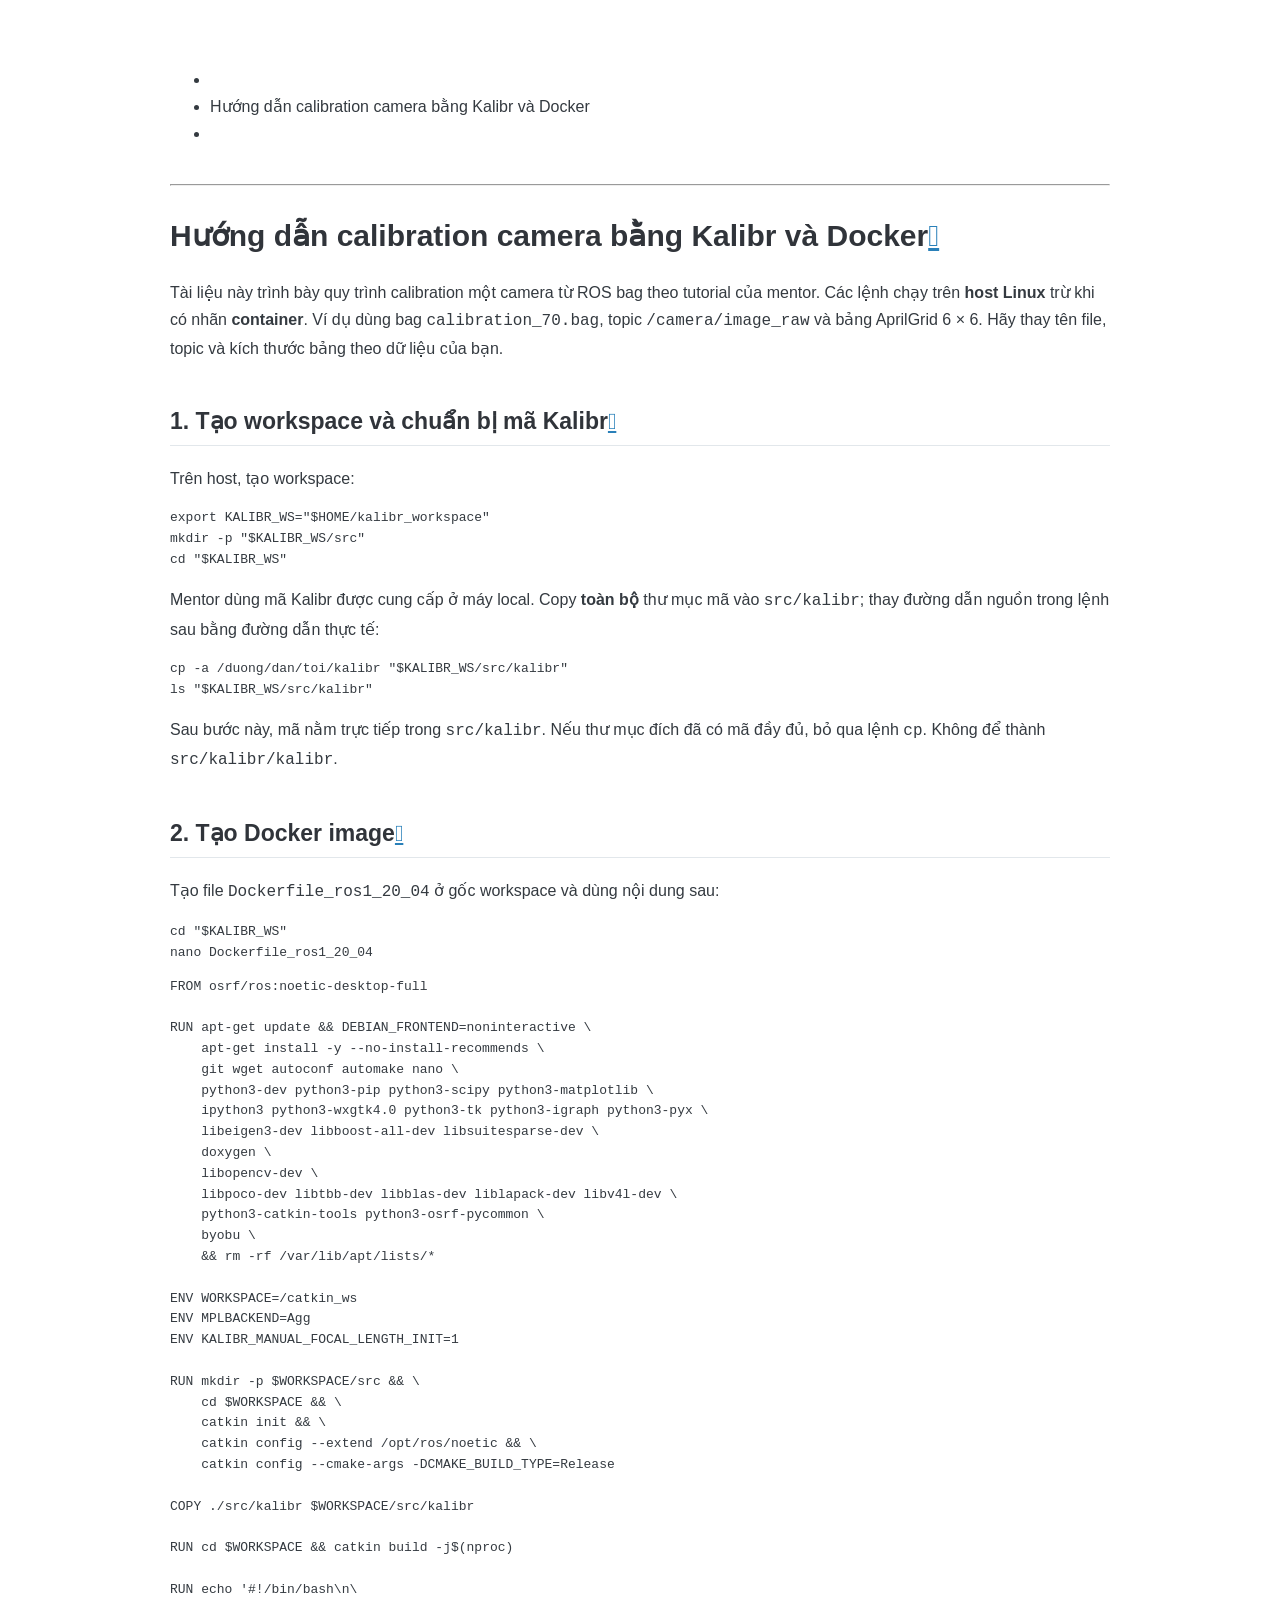
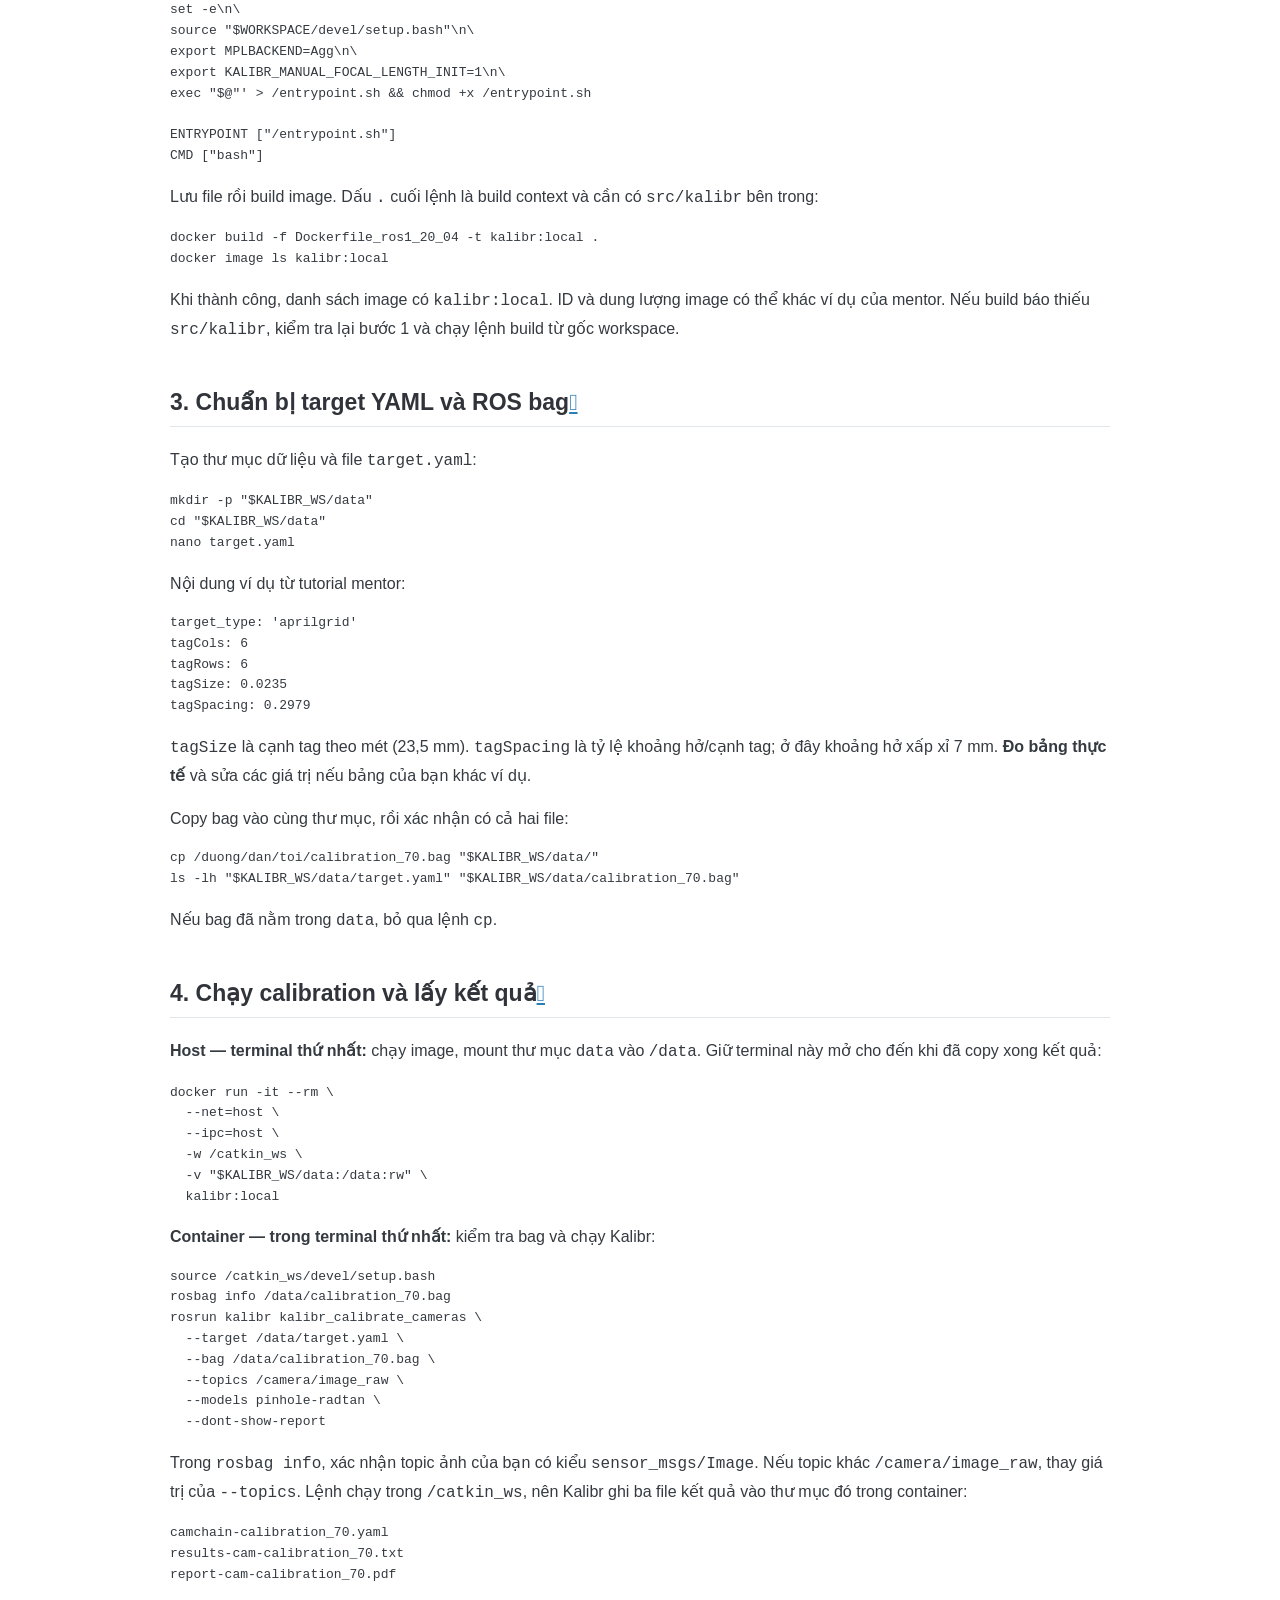
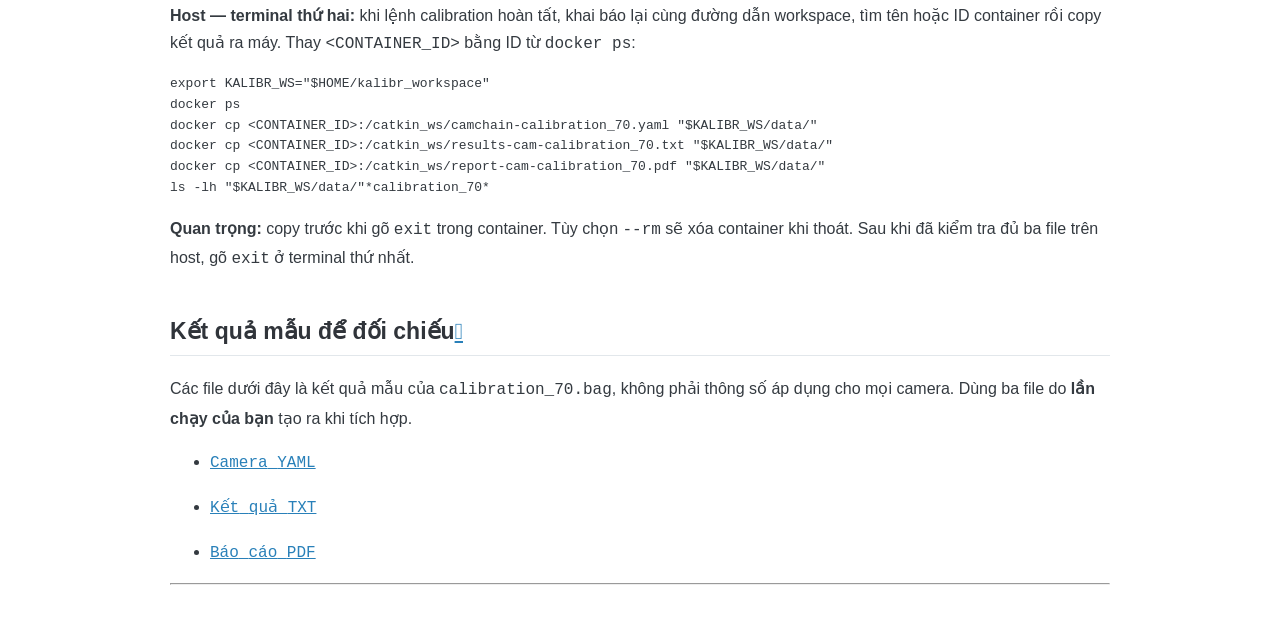
==== commit 0b3a1e9e: "Present mentor Kalibr workflow as single RTD-style guide" ====
--- a/calibration/docs/html/index.html
+++ b/calibration/docs/html/index.html
@@ -1,153 +1,112 @@
+
+
 <!DOCTYPE html>
-
-<html lang="vi" data-content_root="./">
-  <head>
-    <meta charset="utf-8" />
-    <meta name="viewport" content="width=device-width, initial-scale=1.0" /><meta name="viewport" content="width=device-width, initial-scale=1" />
-<title>Hướng dẫn calibration camera bằng Kalibr và Docker · Kalibr Guide</title>
-    <link rel="stylesheet" type="text/css" href="_static/pygments.css?v=d75fae25" />
-    <link rel="stylesheet" type="text/css" href="_static/basic.css?v=686e5160" />
-    <link rel="stylesheet" type="text/css" href="_static/alabaster.css?v=8d825471" />
-    <link rel="stylesheet" type="text/css" href="_static/custom.css?v=682855e6" />
-    <script src="_static/documentation_options.js?v=d3888072"></script>
-    <script src="_static/doctools.js?v=9bcbadda"></script>
-    <script src="_static/sphinx_highlight.js?v=dc90522c"></script>
-    <script src="_static/translations.js?v=4c1d55b0"></script>
+<html class="writer-html5" lang="vi" data-content_root="./">
+<head>
+  <meta charset="utf-8" /><meta name="viewport" content="width=device-width, initial-scale=1" />
+
+  <meta name="viewport" content="width=device-width, initial-scale=1.0" />
+  <title>Hướng dẫn calibration camera bằng Kalibr và Docker &mdash; Kalibr</title>
+      <link rel="stylesheet" type="text/css" href="_static/pygments.css?v=b86133f3" />
+      <link rel="stylesheet" type="text/css" href="_static/css/theme.css?v=9edc463e" />
+      <link rel="stylesheet" type="text/css" href="_static/custom.css?v=ad8dcace" />
+
+
+      <script src="_static/jquery.js?v=5d32c60e"></script>
+      <script src="_static/_sphinx_javascript_frameworks_compat.js?v=2cd50e6c"></script>
+      <script src="_static/documentation_options.js?v=d3888072"></script>
+      <script src="_static/doctools.js?v=9bcbadda"></script>
+      <script src="_static/sphinx_highlight.js?v=dc90522c"></script>
+      <script src="_static/translations.js?v=4c1d55b0"></script>
+    <script src="_static/js/theme.js"></script>
     <link rel="index" title="Index" href="genindex.html" />
     <link rel="search" title="Tìm Kiếm" href="search.html" />
-
-  <link rel="stylesheet" href="_static/custom.css" type="text/css" />
-
-
-
-
-
-  </head><body>
-<header class="site-header">
-  <div class="site-header__inner">
-    <a class="brand" href="#"><span class="brand__mark">K</span><span>Kalibr <em>Guide</em></span></a>
-    <nav aria-label="Điều hướng chính">
-      <a href="#">Quy trình</a>
-      <a href="##ket-qua-cuoi">Kết quả mẫu</a>
+</head>
+
+<body class="wy-body-for-nav">
+  <div class="wy-grid-for-nav">
+    <nav data-toggle="wy-nav-shift" class="wy-nav-side">
+      <div class="wy-side-scroll">
+        <div class="wy-side-nav-search" >
+
+
+
+          <a href="#" class="icon icon-home">
+            Hướng dẫn calibration camera bằng Kalibr và Docker
+          </a>
+<div role="search">
+  <form id="rtd-search-form" class="wy-form" action="search.html" method="get">
+    <input type="text" name="q" placeholder="Search docs" aria-label="Search docs" />
+    <input type="hidden" name="check_keywords" value="yes" />
+    <input type="hidden" name="area" value="default" />
+  </form>
+</div>
+        </div><div class="wy-menu wy-menu-vertical" data-spy="affix" role="navigation" aria-label="Navigation menu">
+              <!-- Local TOC -->
+              <div class="local-toc"><ul>
+<li><a class="reference internal" href="#">Hướng dẫn calibration camera bằng Kalibr và Docker</a><ul>
+<li><a class="reference internal" href="#tao-workspace-va-chuan-bi-ma-kalibr">1. Tạo workspace và chuẩn bị mã Kalibr</a></li>
+<li><a class="reference internal" href="#tao-docker-image">2. Tạo Docker image</a></li>
+<li><a class="reference internal" href="#chuan-bi-target-yaml-va-ros-bag">3. Chuẩn bị target YAML và ROS bag</a></li>
+<li><a class="reference internal" href="#chay-calibration-va-lay-ket-qua">4. Chạy calibration và lấy kết quả</a></li>
+<li><a class="reference internal" href="#ket-qua-mau-de-doi-chieu">Kết quả mẫu để đối chiếu</a></li>
+</ul>
+</li>
+</ul>
+</div>
+        </div>
+      </div>
     </nav>
-  </div>
-</header>
-
-
-
-    <div class="document">
-      <div class="documentwrapper">
-
-
-          <div class="body" role="main">
+
+    <section data-toggle="wy-nav-shift" class="wy-nav-content-wrap"><nav class="wy-nav-top" aria-label="Mobile navigation menu" >
+          <i data-toggle="wy-nav-top" class="fa fa-bars"></i>
+          <a href="#">Hướng dẫn calibration camera bằng Kalibr và Docker</a>
+      </nav>
+
+      <div class="wy-nav-content">
+        <div class="rst-content">
+          <div role="navigation" aria-label="Page navigation">
+  <ul class="wy-breadcrumbs">
+      <li><a href="#" class="icon icon-home" aria-label="Home"></a></li>
+      <li class="breadcrumb-item active">Hướng dẫn calibration camera bằng Kalibr và Docker</li>
+      <li class="wy-breadcrumbs-aside">
+      </li>
+  </ul>
+  <hr/>
+</div>
+          <div role="main" class="document" itemscope="itemscope" itemtype="http://schema.org/Article">
+           <div itemprop="articleBody">
 
   <section id="huong-dan-calibration-camera-bang-kalibr-va-docker">
-<h1>Hướng dẫn calibration camera bằng Kalibr và Docker<a class="headerlink" href="#huong-dan-calibration-camera-bang-kalibr-va-docker" title="Link to this heading">¶</a></h1>
-<p class="eyebrow">HƯỚNG DẪN THỰC HÀNH · CAMERA CALIBRATION</p><p>Hiệu chuẩn một camera từ ROS bag bằng Kalibr trong Docker ROS Noetic.
-Mỗi bước gồm lệnh chạy, nơi chạy, ý nghĩa và kết quả mong đợi. Output minh họa
-được ghi rõ; ID, dung lượng và thông số có thể khác giữa các lần chạy.</p>
-<p>Hướng dẫn dành cho host Linux đã cài Docker và có quyền chạy lệnh Docker.
-Chuẩn bị mã Kalibr đầy đủ, ROS bag chứa ảnh và kích thước bảng AprilGrid thực tế.
-Các lệnh sử dụng <code class="docutils literal notranslate"><span class="pre">calibration_70.bag</span></code> và <code class="docutils literal notranslate"><span class="pre">/camera/image_raw</span></code> làm ví dụ;
-thay bằng tên bag và topic của bạn. Kết quả tham khảo ở <a class="reference internal" href="#ket-qua-cuoi"><span class="std std-ref">Kết quả calibration tham khảo</span></a>.
-Chạy lại calibration trong cùng thư mục sẽ ghi đè kết quả cùng tên.</p>
-<nav class="contents local" id="trong-trang-nay">
-<p class="topic-title">Trong trang này</p>
-<ul class="simple">
-<li><p><a class="reference internal" href="#luong-va-duong-dan" id="id3">Luồng và đường dẫn</a></p></li>
-<li><p><a class="reference internal" href="#buoc-0-kiem-tra-dung-luong-tren-host" id="id4">Bước 0 · Kiểm tra dung lượng trên host</a></p></li>
-<li><p><a class="reference internal" href="#buoc-1-chuan-bi-workspace-va-ma-nguon-tren-host" id="id5">Bước 1 · Chuẩn bị workspace và mã nguồn trên host</a></p></li>
-<li><p><a class="reference internal" href="#buoc-2-tao-dockerfile-va-build-image-tren-host" id="id6">Bước 2 · Tạo Dockerfile và build image trên host</a></p></li>
-<li><p><a class="reference internal" href="#buoc-3-chuan-bi-target-va-bag-tren-host" id="id7">Bước 3 · Chuẩn bị target và bag trên host</a></p></li>
-<li><p><a class="reference internal" href="#buoc-4-chay-container-tu-host" id="id8">Bước 4 · Chạy container từ host</a></p></li>
-<li><p><a class="reference internal" href="#buoc-5-kiem-tra-moi-truong-va-topic-trong-container" id="id9">Bước 5 · Kiểm tra môi trường và topic trong container</a></p></li>
-<li><p><a class="reference internal" href="#buoc-6-chay-calibration-trong-container" id="id10">Bước 6 · Chạy calibration trong container</a></p></li>
-<li><p><a class="reference internal" href="#buoc-7-thoat-va-doc-ket-qua-tren-host" id="id11">Bước 7 · Thoát và đọc kết quả trên host</a></p></li>
-<li><p><a class="reference internal" href="#ket-qua-calibration-tham-khao" id="id12">Kết quả calibration tham khảo</a></p></li>
-<li><p><a class="reference internal" href="#doi-chieu-va-xu-ly-loi" id="id13">Đối chiếu và xử lý lỗi</a></p></li>
-<li><p><a class="reference internal" href="#lenh-chay-nhanh-khi-da-co-image-va-du-lieu" id="id14">Lệnh chạy nhanh khi đã có image và dữ liệu</a></p></li>
-<li><p><a class="reference internal" href="#tai-lieu-tham-khao" id="id15">Tài liệu tham khảo</a></p></li>
-</ul>
-</nav>
-<section id="luong-va-duong-dan">
-<h2><a class="toc-backref" href="#id3" role="doc-backlink">Luồng và đường dẫn</a><a class="headerlink" href="#luong-va-duong-dan" title="Link to this heading">¶</a></h2>
-<div class="workflow" aria-label="Luồng hiệu chuẩn camera">
-  <div class="workflow__step"><span>01 · CHUẨN BỊ</span><strong>Mã Kalibr + Dockerfile</strong><small>Build image kalibr:local</small></div>
-  <div class="workflow__arrow" aria-hidden="true">→</div>
-  <div class="workflow__step"><span>02 · HIỆU CHUẨN</span><strong>Bag + AprilGrid</strong><small>Chạy Kalibr trong container</small></div>
-  <div class="workflow__arrow" aria-hidden="true">→</div>
-  <div class="workflow__step"><span>03 · KẾT QUẢ</span><strong>YAML · TXT · PDF</strong><small>Kiểm tra và tích hợp</small></div>
-</div><p>Thư mục làm việc dự kiến:</p>
-<div class="highlight-text notranslate"><div class="highlight"><pre><span></span>${KALIBR_WS}/
-├── Dockerfile_ros1_20_04
-├── src/kalibr/
-├── data/
-│   ├── target.yaml
-│   ├── calibration_70.bag
-│   ├── camchain-calibration_70.yaml
-│   ├── results-cam-calibration_70.txt
-│   └── report-cam-calibration_70.pdf
-└── docs/
-</pre></div>
-</div>
-<p><strong>Host</strong> là terminal trên máy thật. <strong>Container</strong> là terminal sau lệnh
-<code class="docutils literal notranslate"><span class="pre">docker</span> <span class="pre">run</span></code>; thư mục <code class="docutils literal notranslate"><span class="pre">/catkin_ws</span></code> nằm trong container.</p>
-</section>
-<section id="buoc-0-kiem-tra-dung-luong-tren-host">
-<h2><a class="toc-backref" href="#id4" role="doc-backlink">Bước 0 · Kiểm tra dung lượng trên host</a><a class="headerlink" href="#buoc-0-kiem-tra-dung-luong-tren-host" title="Link to this heading">¶</a></h2>
+<h1>Hướng dẫn calibration camera bằng Kalibr và Docker<a class="headerlink" href="#huong-dan-calibration-camera-bang-kalibr-va-docker" title="Link to this heading"></a></h1>
+<p>Tài liệu này trình bày quy trình calibration một camera từ ROS bag theo tutorial
+của mentor. Các lệnh chạy trên <strong>host Linux</strong> trừ khi có nhãn <strong>container</strong>.
+Ví dụ dùng bag <code class="docutils literal notranslate"><span class="pre">calibration_70.bag</span></code>, topic <code class="docutils literal notranslate"><span class="pre">/camera/image_raw</span></code> và bảng
+AprilGrid 6 × 6. Hãy thay tên file, topic và kích thước bảng theo dữ liệu của bạn.</p>
+<section id="tao-workspace-va-chuan-bi-ma-kalibr">
+<h2>1. Tạo workspace và chuẩn bị mã Kalibr<a class="headerlink" href="#tao-workspace-va-chuan-bi-ma-kalibr" title="Link to this heading"></a></h2>
+<p>Trên host, tạo workspace:</p>
 <div class="highlight-bash notranslate"><div class="highlight"><pre><span></span><span class="nb">export</span><span class="w"> </span><span class="nv">KALIBR_WS</span><span class="o">=</span><span class="s2">"</span><span class="nv">$HOME</span><span class="s2">/kalibr_workspace"</span>
-mkdir<span class="w"> </span>-p<span class="w"> </span><span class="s2">"</span><span class="nv">$KALIBR_WS</span><span class="s2">"</span>
-df<span class="w"> </span>-h<span class="w"> </span><span class="s2">"</span><span class="nv">$KALIBR_WS</span><span class="s2">"</span>
-docker<span class="w"> </span>info<span class="w"> </span>--format<span class="w"> </span><span class="s1">'{{.DockerRootDir}}'</span>
-</pre></div>
-</div>
-<p><strong>Ý nghĩa:</strong> <code class="docutils literal notranslate"><span class="pre">KALIBR_WS</span></code> là đường dẫn tuyệt đối đến workspace trên host.
-Ví dụ trên dùng home; nếu có ổ dữ liệu riêng, thay bằng đường dẫn trên ổ đó,
-chẳng hạn <code class="docutils literal notranslate"><span class="pre">/mnt/data/kalibr_workspace</span></code>. <code class="docutils literal notranslate"><span class="pre">mkdir</span> <span class="pre">-p</span></code> tạo workspace nếu chưa có.
-Giữ biến này trong terminal host; nếu mở terminal mới, khai báo lại cùng giá trị.</p>
-<p><code class="docutils literal notranslate"><span class="pre">df</span> <span class="pre">-h</span></code> cho biết dung lượng đĩa còn trống trong cột <code class="docutils literal notranslate"><span class="pre">Avail</span></code>.
-<code class="docutils literal notranslate"><span class="pre">docker</span> <span class="pre">info</span></code> in thư mục Docker lưu dữ liệu; Docker storage và workspace có
-thể nằm trên hai filesystem khác nhau.</p>
-<p><strong>Kết quả mong đợi:</strong> filesystem chứa workspace đủ chỗ cho mã, bag và kết quả;
-filesystem chứa Docker storage đủ chỗ cho image và build cache. Dung lượng
-cần thiết phụ thuộc bag và bản mã được build. Chọn workspace trên ổ dữ liệu
-không tự chuyển Docker storage sang ổ đó.</p>
-</section>
-<section id="buoc-1-chuan-bi-workspace-va-ma-nguon-tren-host">
-<h2><a class="toc-backref" href="#id5" role="doc-backlink">Bước 1 · Chuẩn bị workspace và mã nguồn trên host</a><a class="headerlink" href="#buoc-1-chuan-bi-workspace-va-ma-nguon-tren-host" title="Link to this heading">¶</a></h2>
-<div class="highlight-bash notranslate"><div class="highlight"><pre><span></span>mkdir<span class="w"> </span>-p<span class="w"> </span><span class="s2">"</span><span class="nv">$KALIBR_WS</span><span class="s2">/src"</span>
+mkdir<span class="w"> </span>-p<span class="w"> </span><span class="s2">"</span><span class="nv">$KALIBR_WS</span><span class="s2">/src"</span>
 <span class="nb">cd</span><span class="w"> </span><span class="s2">"</span><span class="nv">$KALIBR_WS</span><span class="s2">"</span>
-<span class="nb">pwd</span>
-</pre></div>
-</div>
-<p><strong>Ý nghĩa:</strong> <code class="docutils literal notranslate"><span class="pre">mkdir</span> <span class="pre">-p</span></code> tạo các thư mục còn thiếu, <code class="docutils literal notranslate"><span class="pre">cd</span></code> đổi thư mục làm việc,
-<code class="docutils literal notranslate"><span class="pre">pwd</span></code> in đường dẫn hiện tại.</p>
-<p><strong>Output mong đợi:</strong></p>
-<div class="highlight-text notranslate"><div class="highlight"><pre><span></span>/duong/dan/ban/chon/kalibr_workspace
-</pre></div>
-</div>
-<p>Sau khi copy, danh sách mã cần có các thư mục như <code class="docutils literal notranslate"><span class="pre">aslam_cv</span></code>, <code class="docutils literal notranslate"><span class="pre">aslam_offline_calibration</span></code>,
-<code class="docutils literal notranslate"><span class="pre">aslam_optimizer</span></code>, <code class="docutils literal notranslate"><span class="pre">catkin_simple</span></code>, <code class="docutils literal notranslate"><span class="pre">Schweizer-Messer</span></code>.</p>
-<p>Copy thư mục mã Kalibr đầy đủ được cung cấp, thay
-đường dẫn mẫu bằng đường dẫn thật và chỉ chạy khi đích <code class="docutils literal notranslate"><span class="pre">src/kalibr</span></code> chưa tồn tại:</p>
-<div class="highlight-bash notranslate"><div class="highlight"><pre><span></span>cp<span class="w"> </span>-a<span class="w"> </span>/duong/dan/ma/kalibr<span class="w"> </span><span class="s2">"</span><span class="nv">$KALIBR_WS</span><span class="s2">/src/kalibr"</span>
+</pre></div>
+</div>
+<p>Mentor dùng mã Kalibr được cung cấp ở máy local. Copy <strong>toàn bộ</strong> thư mục mã vào
+<code class="docutils literal notranslate"><span class="pre">src/kalibr</span></code>; thay đường dẫn nguồn trong lệnh sau bằng đường dẫn thực tế:</p>
+<div class="highlight-bash notranslate"><div class="highlight"><pre><span></span>cp<span class="w"> </span>-a<span class="w"> </span>/duong/dan/toi/kalibr<span class="w"> </span><span class="s2">"</span><span class="nv">$KALIBR_WS</span><span class="s2">/src/kalibr"</span>
 ls<span class="w"> </span><span class="s2">"</span><span class="nv">$KALIBR_WS</span><span class="s2">/src/kalibr"</span>
 </pre></div>
 </div>
-<p><strong>Ý nghĩa:</strong> copy cây mã và giữ thuộc tính file. <strong>Kết quả mong đợi:</strong> mã nằm trực tiếp
-trong <code class="docutils literal notranslate"><span class="pre">src/kalibr</span></code>, không bị lồng thành <code class="docutils literal notranslate"><span class="pre">src/kalibr/kalibr</span></code>.
-Nếu đã có mã đầy đủ ở đích, bỏ qua lệnh copy. Thư mục nguồn có thể mang tên
-khác; đích vẫn là <code class="docutils literal notranslate"><span class="pre">src/kalibr</span></code> để khớp Dockerfile.</p>
-</section>
-<section id="buoc-2-tao-dockerfile-va-build-image-tren-host">
-<h2><a class="toc-backref" href="#id6" role="doc-backlink">Bước 2 · Tạo Dockerfile và build image trên host</a><a class="headerlink" href="#buoc-2-tao-dockerfile-va-build-image-tren-host" title="Link to this heading">¶</a></h2>
-<p>Tạo Dockerfile tại thư mục gốc workspace:</p>
+<p>Sau bước này, mã nằm trực tiếp trong <code class="docutils literal notranslate"><span class="pre">src/kalibr</span></code>. Nếu thư mục đích đã có mã
+đầy đủ, bỏ qua lệnh <code class="docutils literal notranslate"><span class="pre">cp</span></code>. Không để thành <code class="docutils literal notranslate"><span class="pre">src/kalibr/kalibr</span></code>.</p>
+</section>
+<section id="tao-docker-image">
+<h2>2. Tạo Docker image<a class="headerlink" href="#tao-docker-image" title="Link to this heading"></a></h2>
+<p>Tạo file <code class="docutils literal notranslate"><span class="pre">Dockerfile_ros1_20_04</span></code> ở gốc workspace và dùng nội dung sau:</p>
 <div class="highlight-bash notranslate"><div class="highlight"><pre><span></span><span class="nb">cd</span><span class="w"> </span><span class="s2">"</span><span class="nv">$KALIBR_WS</span><span class="s2">"</span>
 nano<span class="w"> </span>Dockerfile_ros1_20_04
 </pre></div>
 </div>
-<p><strong>Ý nghĩa:</strong> mở file bằng nano. Dán nội dung dưới đây, lưu bằng Ctrl+O rồi Enter,
-thoát bằng Ctrl+X. <strong>Kết quả mong đợi:</strong> Dockerfile có nội dung và tên chính xác.</p>
 <div class="highlight-dockerfile notranslate"><div class="highlight"><pre><span></span><span class="k">FROM</span><span class="w"> </span><span class="s">osrf/ros:noetic-desktop-full</span>
 
 <span class="k">RUN</span><span class="w"> </span>apt-get<span class="w"> </span>update<span class="w"> </span><span class="o">&amp;&amp;</span><span class="w"> </span><span class="nv">DEBIAN_FRONTEND</span><span class="o">=</span>noninteractive<span class="w"> </span><span class="se">\</span>
@@ -188,55 +147,25 @@
 <span class="k">CMD</span><span class="w"> </span><span class="p">[</span><span class="s2">"bash"</span><span class="p">]</span>
 </pre></div>
 </div>
-<p>Ý nghĩa các phần Dockerfile:</p>
-<ul class="simple">
-<li><p><code class="docutils literal notranslate"><span class="pre">FROM</span></code> chọn môi trường ROS Noetic làm nền.</p></li>
-<li><p><code class="docutils literal notranslate"><span class="pre">apt-get</span> <span class="pre">update</span></code> cập nhật danh sách package; <code class="docutils literal notranslate"><span class="pre">apt-get</span> <span class="pre">install</span></code> cài các
-thư viện build, toán học, xử lý ảnh và công cụ Python/catkin.</p></li>
-<li><p><code class="docutils literal notranslate"><span class="pre">DEBIAN_FRONTEND=noninteractive</span></code> tránh hộp hỏi tương tác khi cài package.</p></li>
-<li><p><code class="docutils literal notranslate"><span class="pre">--no-install-recommends</span></code> giảm package phụ; xóa apt lists giảm phần dữ liệu
-không cần giữ trong layer này.</p></li>
-<li><p><code class="docutils literal notranslate"><span class="pre">WORKSPACE=/catkin_ws</span></code> xác định workspace bên trong image.</p></li>
-<li><p><code class="docutils literal notranslate"><span class="pre">MPLBACKEND=Agg</span></code> chọn backend vẽ không cần cửa sổ desktop.</p></li>
-<li><p><code class="docutils literal notranslate"><span class="pre">KALIBR_MANUAL_FOCAL_LENGTH_INIT=1</span></code> giữ cấu hình khởi tạo focal length của
-tutorial; tác dụng cụ thể phụ thuộc bản Kalibr local có hỗ trợ biến này.</p></li>
-<li><p><code class="docutils literal notranslate"><span class="pre">catkin</span> <span class="pre">init</span></code> khởi tạo workspace; <code class="docutils literal notranslate"><span class="pre">--extend</span> <span class="pre">/opt/ros/noetic</span></code> dùng môi trường
-ROS; <code class="docutils literal notranslate"><span class="pre">Release</span></code> chọn chế độ build tối ưu.</p></li>
-<li><p><code class="docutils literal notranslate"><span class="pre">COPY</span> <span class="pre">./src/kalibr</span> <span class="pre">$WORKSPACE/src/kalibr</span></code> đưa mã từ build context trên host
-vào image. Đường dẫn nguồn khớp cấu trúc <code class="docutils literal notranslate"><span class="pre">src/kalibr</span></code> của hướng dẫn.</p></li>
-<li><p><code class="docutils literal notranslate"><span class="pre">catkin</span> <span class="pre">build</span> <span class="pre">-j$(nproc)</span></code> biên dịch với số job theo số CPU khả dụng.</p></li>
-<li><p><code class="docutils literal notranslate"><span class="pre">/entrypoint.sh</span></code> nạp môi trường đã build rồi chạy lệnh truyền vào container.</p></li>
-<li><p><code class="docutils literal notranslate"><span class="pre">CMD</span> <span class="pre">[&quot;bash&quot;]</span></code> mở shell Bash mặc định.</p></li>
-</ul>
-<p>Build:</p>
+<p>Lưu file rồi build image. Dấu <code class="docutils literal notranslate"><span class="pre">.</span></code> cuối lệnh là build context và cần có
+<code class="docutils literal notranslate"><span class="pre">src/kalibr</span></code> bên trong:</p>
 <div class="highlight-bash notranslate"><div class="highlight"><pre><span></span>docker<span class="w"> </span>build<span class="w"> </span>-f<span class="w"> </span>Dockerfile_ros1_20_04<span class="w"> </span>-t<span class="w"> </span>kalibr:local<span class="w"> </span>.
-</pre></div>
-</div>
-<p><strong>Ý nghĩa:</strong> <code class="docutils literal notranslate"><span class="pre">-f</span></code> chỉ định Dockerfile; <code class="docutils literal notranslate"><span class="pre">-t</span></code> đặt tên image và tag;
-<code class="docutils literal notranslate"><span class="pre">.</span></code> là build context, tức thư mục hiện tại chứa Dockerfile và <code class="docutils literal notranslate"><span class="pre">src/kalibr</span></code>.</p>
-<p><strong>Kết quả mong đợi:</strong> build kết thúc thành công và tạo image <code class="docutils literal notranslate"><span class="pre">kalibr:local</span></code>. Các bước
-có thể báo <code class="docutils literal notranslate"><span class="pre">CACHED</span></code> nếu dùng lại kết quả trước. ID image không cố định.</p>
-<p>Kiểm tra:</p>
-<div class="highlight-bash notranslate"><div class="highlight"><pre><span></span>docker<span class="w"> </span>image<span class="w"> </span>ls<span class="w"> </span>kalibr:local
-</pre></div>
-</div>
-<p><strong>Output minh họa:</strong></p>
-<div class="highlight-text notranslate"><div class="highlight"><pre><span></span>IMAGE          ID             DISK USAGE   CONTENT SIZE
-kalibr:local   &lt;image-id&gt;      &lt;size&gt;       &lt;size&gt;
-</pre></div>
-</div>
-<p>Docker phiên bản khác có thể hiển thị bảng với cột khác. Điều cần xác nhận là
-image tên <code class="docutils literal notranslate"><span class="pre">kalibr</span></code> và tag <code class="docutils literal notranslate"><span class="pre">local</span></code> tồn tại.</p>
-</section>
-<section id="buoc-3-chuan-bi-target-va-bag-tren-host">
-<h2><a class="toc-backref" href="#id7" role="doc-backlink">Bước 3 · Chuẩn bị target và bag trên host</a><a class="headerlink" href="#buoc-3-chuan-bi-target-va-bag-tren-host" title="Link to this heading">¶</a></h2>
+docker<span class="w"> </span>image<span class="w"> </span>ls<span class="w"> </span>kalibr:local
+</pre></div>
+</div>
+<p>Khi thành công, danh sách image có <code class="docutils literal notranslate"><span class="pre">kalibr:local</span></code>. ID và dung lượng image có
+thể khác ví dụ của mentor. Nếu build báo thiếu <code class="docutils literal notranslate"><span class="pre">src/kalibr</span></code>, kiểm tra lại bước 1
+và chạy lệnh build từ gốc workspace.</p>
+</section>
+<section id="chuan-bi-target-yaml-va-ros-bag">
+<h2>3. Chuẩn bị target YAML và ROS bag<a class="headerlink" href="#chuan-bi-target-yaml-va-ros-bag" title="Link to this heading"></a></h2>
+<p>Tạo thư mục dữ liệu và file <code class="docutils literal notranslate"><span class="pre">target.yaml</span></code>:</p>
 <div class="highlight-bash notranslate"><div class="highlight"><pre><span></span>mkdir<span class="w"> </span>-p<span class="w"> </span><span class="s2">"</span><span class="nv">$KALIBR_WS</span><span class="s2">/data"</span>
 <span class="nb">cd</span><span class="w"> </span><span class="s2">"</span><span class="nv">$KALIBR_WS</span><span class="s2">/data"</span>
 nano<span class="w"> </span>target.yaml
 </pre></div>
 </div>
-<p><strong>Kết quả mong đợi:</strong> tạo hoặc mở cấu hình bảng calibration. Dán cấu hình phù hợp
-với bảng của bạn, lưu bằng Ctrl+O rồi Enter và thoát bằng Ctrl+X. Ví dụ:</p>
+<p>Nội dung ví dụ từ tutorial mentor:</p>
 <div class="highlight-yaml notranslate"><div class="highlight"><pre><span></span><span class="nt">target_type</span><span class="p">:</span><span class="w"> </span><span class="s">'aprilgrid'</span>
 <span class="nt">tagCols</span><span class="p">:</span><span class="w"> </span><span class="l l-Scalar l-Scalar-Plain">6</span>
 <span class="nt">tagRows</span><span class="p">:</span><span class="w"> </span><span class="l l-Scalar l-Scalar-Plain">6</span>
@@ -244,82 +173,31 @@
 <span class="nt">tagSpacing</span><span class="p">:</span><span class="w"> </span><span class="l l-Scalar l-Scalar-Plain">0.2979</span>
 </pre></div>
 </div>
-<p><code class="docutils literal notranslate"><span class="pre">tagCols</span></code> và <code class="docutils literal notranslate"><span class="pre">tagRows</span></code> là số cột và hàng. <code class="docutils literal notranslate"><span class="pre">tagSize</span></code> là chiều dài cạnh tag,
-đơn vị mét: 0.0235 m = 23.5 mm. <code class="docutils literal notranslate"><span class="pre">tagSpacing</span></code> là tỷ lệ khoảng hở/cạnh tag,
-không phải khoảng hở tính bằng mét: 0.2979 × 0.0235 ≈ 0.007 m = 7 mm.
-Các thông số phải đúng với bảng thực tế trong bag, không chỉ đúng với ví dụ.</p>
-<p>Copy bag của bạn vào thư mục data. Thay đường dẫn nguồn mẫu bằng đường dẫn thật:</p>
+<p><code class="docutils literal notranslate"><span class="pre">tagSize</span></code> là cạnh tag theo mét (23,5 mm). <code class="docutils literal notranslate"><span class="pre">tagSpacing</span></code> là tỷ lệ khoảng
+hở/cạnh tag; ở đây khoảng hở xấp xỉ 7 mm. <strong>Đo bảng thực tế</strong> và sửa các giá trị
+nếu bảng của bạn khác ví dụ.</p>
+<p>Copy bag vào cùng thư mục, rồi xác nhận có cả hai file:</p>
 <div class="highlight-bash notranslate"><div class="highlight"><pre><span></span>cp<span class="w"> </span>/duong/dan/toi/calibration_70.bag<span class="w"> </span><span class="s2">"</span><span class="nv">$KALIBR_WS</span><span class="s2">/data/"</span>
-ls<span class="w"> </span>-lh<span class="w"> </span><span class="s2">"</span><span class="nv">$KALIBR_WS</span><span class="s2">/data/"</span>
-</pre></div>
-</div>
-<p><strong>Ý nghĩa:</strong> copy dữ liệu vào thư mục sẽ được chia sẻ với container.
-Nếu bag đã có ở đó, bỏ qua <code class="docutils literal notranslate"><span class="pre">cp</span></code>. <strong>Kết quả mong đợi:</strong> thấy <code class="docutils literal notranslate"><span class="pre">target.yaml</span></code> và
-bag đầy đủ; dung lượng bag phải khớp file gốc. Không dùng file copy dở.</p>
-<p>Nếu cần tránh tạo bản sao và nguồn/đích cùng filesystem, có thể dùng hard link
-thay cho <code class="docutils literal notranslate"><span class="pre">cp</span></code> khi tên đích chưa tồn tại:</p>
-<div class="highlight-bash notranslate"><div class="highlight"><pre><span></span>ln<span class="w"> </span>/duong/dan/toi/calibration_70.bag<span class="w"> </span><span class="s2">"</span><span class="nv">$KALIBR_WS</span><span class="s2">/data/calibration_70.bag"</span>
-</pre></div>
-</div>
-<p><strong>Kết quả mong đợi:</strong> lệnh thành công không in output, bag có thêm một tên mà
-không nhân đôi dữ liệu. Hai tên cùng trỏ đến một dữ liệu; chỉnh sửa qua một tên
-ảnh hưởng cả hai. <code class="docutils literal notranslate"><span class="pre">Invalid</span> <span class="pre">cross-device</span> <span class="pre">link</span></code> nghĩa là khác filesystem:
-dùng <code class="docutils literal notranslate"><span class="pre">cp</span></code> nếu đủ dung lượng. <code class="docutils literal notranslate"><span class="pre">File</span> <span class="pre">exists</span></code> nghĩa là cần kiểm tra đích hiện có.</p>
-</section>
-<section id="buoc-4-chay-container-tu-host">
-<h2><a class="toc-backref" href="#id8" role="doc-backlink">Bước 4 · Chạy container từ host</a><a class="headerlink" href="#buoc-4-chay-container-tu-host" title="Link to this heading">¶</a></h2>
-<div class="highlight-bash notranslate"><div class="highlight"><pre><span></span><span class="nb">cd</span><span class="w"> </span><span class="s2">"</span><span class="nv">$KALIBR_WS</span><span class="s2">"</span>
-docker<span class="w"> </span>run<span class="w"> </span>-it<span class="w"> </span>--rm<span class="w"> </span><span class="se">\</span>
+ls<span class="w"> </span>-lh<span class="w"> </span><span class="s2">"</span><span class="nv">$KALIBR_WS</span><span class="s2">/data/target.yaml"</span><span class="w"> </span><span class="s2">"</span><span class="nv">$KALIBR_WS</span><span class="s2">/data/calibration_70.bag"</span>
+</pre></div>
+</div>
+<p>Nếu bag đã nằm trong <code class="docutils literal notranslate"><span class="pre">data</span></code>, bỏ qua lệnh <code class="docutils literal notranslate"><span class="pre">cp</span></code>.</p>
+</section>
+<section id="chay-calibration-va-lay-ket-qua">
+<h2>4. Chạy calibration và lấy kết quả<a class="headerlink" href="#chay-calibration-va-lay-ket-qua" title="Link to this heading"></a></h2>
+<p><strong>Host — terminal thứ nhất:</strong> chạy image, mount thư mục <code class="docutils literal notranslate"><span class="pre">data</span></code> vào <code class="docutils literal notranslate"><span class="pre">/data</span></code>.
+Giữ terminal này mở cho đến khi đã copy xong kết quả:</p>
+<div class="highlight-bash notranslate"><div class="highlight"><pre><span></span>docker<span class="w"> </span>run<span class="w"> </span>-it<span class="w"> </span>--rm<span class="w"> </span><span class="se">\</span>
 <span class="w">  </span>--net<span class="o">=</span>host<span class="w"> </span><span class="se">\</span>
 <span class="w">  </span>--ipc<span class="o">=</span>host<span class="w"> </span><span class="se">\</span>
-<span class="w">  </span>-w<span class="w"> </span>/data<span class="w"> </span><span class="se">\</span>
+<span class="w">  </span>-w<span class="w"> </span>/catkin_ws<span class="w"> </span><span class="se">\</span>
 <span class="w">  </span>-v<span class="w"> </span><span class="s2">"</span><span class="nv">$KALIBR_WS</span><span class="s2">/data:/data:rw"</span><span class="w"> </span><span class="se">\</span>
 <span class="w">  </span>kalibr:local
 </pre></div>
 </div>
-<p><strong>Ý nghĩa các tùy chọn:</strong></p>
-<ul class="simple">
-<li><p><code class="docutils literal notranslate"><span class="pre">-it</span></code> mở terminal tương tác.</p></li>
-<li><p><code class="docutils literal notranslate"><span class="pre">--rm</span></code> xóa container sau khi thoát; image và dữ liệu bind mount vẫn còn.</p></li>
-<li><p><code class="docutils literal notranslate"><span class="pre">--net=host</span></code> dùng mạng của host theo tutorial trên Linux.</p></li>
-<li><p><code class="docutils literal notranslate"><span class="pre">--ipc=host</span></code> chia sẻ IPC với host theo tutorial.</p></li>
-<li><p><code class="docutils literal notranslate"><span class="pre">-w</span> <span class="pre">/data</span></code> đặt thư mục làm việc mặc định là <code class="docutils literal notranslate"><span class="pre">/data</span></code>.</p></li>
-<li><p><code class="docutils literal notranslate"><span class="pre">-v</span> <span class="pre">HOST:CONTAINER:rw</span></code> chia sẻ thư mục data với quyền đọc/ghi.</p></li>
-<li><p><code class="docutils literal notranslate"><span class="pre">kalibr:local</span></code> chọn image đã build.</p></li>
-</ul>
-<p><strong>Kết quả mong đợi:</strong> terminal chuyển vào shell trong container, thường có prompt
-<code class="docutils literal notranslate"><span class="pre">root&#64;...:/data#</span></code>. Từ đây chạy các lệnh trong container cho đến <code class="docutils literal notranslate"><span class="pre">exit</span></code>.</p>
-</section>
-<section id="buoc-5-kiem-tra-moi-truong-va-topic-trong-container">
-<h2><a class="toc-backref" href="#id9" role="doc-backlink">Bước 5 · Kiểm tra môi trường và topic trong container</a><a class="headerlink" href="#buoc-5-kiem-tra-moi-truong-va-topic-trong-container" title="Link to this heading">¶</a></h2>
+<p><strong>Container — trong terminal thứ nhất:</strong> kiểm tra bag và chạy Kalibr:</p>
 <div class="highlight-bash notranslate"><div class="highlight"><pre><span></span><span class="nb">source</span><span class="w"> </span>/catkin_ws/devel/setup.bash
-<span class="nb">cd</span><span class="w"> </span>/data
-<span class="nb">pwd</span>
-ls<span class="w"> </span>-lh
-rospack<span class="w"> </span>find<span class="w"> </span>kalibr
 rosbag<span class="w"> </span>info<span class="w"> </span>/data/calibration_70.bag
-</pre></div>
-</div>
-<p>Ý nghĩa và kết quả mong đợi:</p>
-<ul class="simple">
-<li><p><code class="docutils literal notranslate"><span class="pre">source</span></code> nạp biến môi trường ROS/catkin vào shell hiện tại; thường không in
-output. Entrypoint đã nạp môi trường, lệnh này giúp kiểm tra rõ ràng.</p></li>
-<li><p><code class="docutils literal notranslate"><span class="pre">pwd</span></code> in <code class="docutils literal notranslate"><span class="pre">/data</span></code>; <code class="docutils literal notranslate"><span class="pre">ls</span></code> thấy target và bag từ host.</p></li>
-<li><p><code class="docutils literal notranslate"><span class="pre">rospack</span> <span class="pre">find</span> <span class="pre">kalibr</span></code> in đường dẫn package, thường là
-<code class="docutils literal notranslate"><span class="pre">/catkin_ws/src/kalibr/aslam_offline_calibration/kalibr</span></code>.</p></li>
-<li><p><code class="docutils literal notranslate"><span class="pre">rosbag</span> <span class="pre">info</span></code> in metadata như thời lượng, dung lượng, số message và topics.
-Trong <code class="docutils literal notranslate"><span class="pre">topics</span></code> cần thấy topic ảnh có kiểu <code class="docutils literal notranslate"><span class="pre">sensor_msgs/Image</span></code>.</p></li>
-</ul>
-<p><strong>Ví dụ minh họa phần topic, không phải số message đã đo:</strong></p>
-<div class="highlight-text notranslate"><div class="highlight"><pre><span></span>topics: /camera/image_raw   &lt;so_message&gt; msgs : sensor_msgs/Image
-</pre></div>
-</div>
-<p>Nếu topic ảnh khác, thay <code class="docutils literal notranslate"><span class="pre">--topics</span></code> trong bước 6 bằng tên thực tế. Không cần
-<code class="docutils literal notranslate"><span class="pre">rosbag</span> <span class="pre">play</span></code> hoặc mở <code class="docutils literal notranslate"><span class="pre">roscore</span></code> riêng để Kalibr đọc trực tiếp bag trong luồng này.</p>
-</section>
-<section id="buoc-6-chay-calibration-trong-container">
-<h2><a class="toc-backref" href="#id10" role="doc-backlink">Bước 6 · Chạy calibration trong container</a><a class="headerlink" href="#buoc-6-chay-calibration-trong-container" title="Link to this heading">¶</a></h2>
-<div class="highlight-bash notranslate"><div class="highlight"><pre><span></span><span class="nb">cd</span><span class="w"> </span>/data
 rosrun<span class="w"> </span>kalibr<span class="w"> </span>kalibr_calibrate_cameras<span class="w"> </span><span class="se">\</span>
 <span class="w">  </span>--target<span class="w"> </span>/data/target.yaml<span class="w"> </span><span class="se">\</span>
 <span class="w">  </span>--bag<span class="w"> </span>/data/calibration_70.bag<span class="w"> </span><span class="se">\</span>
@@ -328,273 +206,65 @@
 <span class="w">  </span>--dont-show-report
 </pre></div>
 </div>
-<p><strong>Ý nghĩa:</strong> <code class="docutils literal notranslate"><span class="pre">rosrun</span></code> gọi chương trình trong package <code class="docutils literal notranslate"><span class="pre">kalibr</span></code>;
-<code class="docutils literal notranslate"><span class="pre">--target</span></code> cung cấp hình học bảng; <code class="docutils literal notranslate"><span class="pre">--bag</span></code> chỉ dữ liệu đầu vào;
-<code class="docutils literal notranslate"><span class="pre">--topics</span></code> chọn ảnh camera; <code class="docutils literal notranslate"><span class="pre">--models</span> <span class="pre">pinhole-radtan</span></code> chọn mô hình pinhole
-với méo radial/tangential; <code class="docutils literal notranslate"><span class="pre">--dont-show-report</span></code> vẫn tạo PDF nhưng không mở
-cửa sổ báo cáo trong container.</p>
-<p><strong>Kết quả mong đợi:</strong> Kalibr đọc ảnh, phát hiện bảng, khởi tạo thông số và tối ưu.
-Nếu bản local hỏi focal length, nhập giá trị ước lượng theo pixel từ thông số
-camera hoặc intrinsics đã biết; không nhập trực tiếp tiêu cự tính bằng mm.</p>
-<p><strong>Output mong đợi ở cuối, dạng ví dụ:</strong></p>
-<div class="highlight-text notranslate"><div class="highlight"><pre><span></span>Processed &lt;N&gt; images with &lt;M&gt; images used
-Results written to file: camchain-calibration_70.yaml
-  Detailed results written to file: results-cam-calibration_70.txt
-</pre></div>
-</div>
-<p>Bản Kalibr local tạo tên kết quả từ tên bag và lưu vào thư mục làm việc hiện tại.
-Vì chạy tại <code class="docutils literal notranslate"><span class="pre">/data</span></code>, ba file nằm trên bind mount và được lưu trực tiếp vào thư mục data trên host.
-Nếu tên bag là <code class="docutils literal notranslate"><span class="pre">my_recording.bag</span></code>, tên output sẽ có phần <code class="docutils literal notranslate"><span class="pre">my_recording</span></code>
-thay cho <code class="docutils literal notranslate"><span class="pre">calibration_70</span></code> trong các lệnh kiểm tra bên dưới.</p>
-<div class="highlight-bash notranslate"><div class="highlight"><pre><span></span>ls<span class="w"> </span>-lh<span class="w"> </span>/data/camchain-calibration_70.yaml<span class="w"> </span><span class="se">\</span>
-<span class="w">  </span>/data/report-cam-calibration_70.pdf<span class="w"> </span><span class="se">\</span>
-<span class="w">  </span>/data/results-cam-calibration_70.txt
-</pre></div>
-</div>
-<p><strong>Kết quả mong đợi:</strong> cả ba file tồn tại và có dung lượng khác 0. File tồn tại chưa đủ
-để kết luận calibration tốt; cần xem nội dung và báo cáo ở bước 7.</p>
-</section>
-<section id="buoc-7-thoat-va-doc-ket-qua-tren-host">
-<h2><a class="toc-backref" href="#id11" role="doc-backlink">Bước 7 · Thoát và đọc kết quả trên host</a><a class="headerlink" href="#buoc-7-thoat-va-doc-ket-qua-tren-host" title="Link to this heading">¶</a></h2>
-<p>Trong container:</p>
-<div class="highlight-bash notranslate"><div class="highlight"><pre><span></span><span class="nb">exit</span>
-</pre></div>
-</div>
-<p><strong>Kết quả mong đợi:</strong> trở về terminal host; container bị xóa do <code class="docutils literal notranslate"><span class="pre">--rm</span></code>. Các file trong
-thư mục data vẫn tồn tại.</p>
-<p>Trên host:</p>
-<div class="highlight-bash notranslate"><div class="highlight"><pre><span></span><span class="nb">cd</span><span class="w"> </span><span class="s2">"</span><span class="nv">$KALIBR_WS</span><span class="s2">/data"</span>
-ls<span class="w"> </span>-lh
-cat<span class="w"> </span>results-cam-calibration_70.txt
-cat<span class="w"> </span>camchain-calibration_70.yaml
-xdg-open<span class="w"> </span>report-cam-calibration_70.pdf
-</pre></div>
-</div>
-<p><strong>Ý nghĩa:</strong> <code class="docutils literal notranslate"><span class="pre">cat</span></code> hiển thị nội dung; <code class="docutils literal notranslate"><span class="pre">xdg-open</span></code> mở PDF bằng ứng dụng mặc định
-trên desktop host. Nếu không có trình xem PDF, mở file qua file manager hoặc
-cài ứng dụng xem PDF phù hợp.</p>
-<p><strong>Kết quả mong đợi:</strong> YAML chứa mô hình và intrinsics/distortion; TXT chứa kết quả cùng
-độ bất định; PDF giúp kiểm tra phân bố quan sát và reprojection error.</p>
-<p>Không cần <code class="docutils literal notranslate"><span class="pre">docker</span> <span class="pre">cp</span></code> trong luồng này. Nếu chạy tại <code class="docutils literal notranslate"><span class="pre">/catkin_ws</span></code> như tutorial
-cũ, kết quả nằm ngoài mount và cần copy ra trước khi thoát container <code class="docutils literal notranslate"><span class="pre">--rm</span></code>.
-Các file tạo bởi container chạy với user root có thể thuộc root; nếu cần chỉnh sửa trên
-host, chỉ đổi owner các file kết quả cụ thể:</p>
-<div class="highlight-bash notranslate"><div class="highlight"><pre><span></span>sudo<span class="w"> </span>chown<span class="w"> </span><span class="s2">"</span><span class="k">$(</span>id<span class="w"> </span>-u<span class="k">)</span><span class="s2">:</span><span class="k">$(</span>id<span class="w"> </span>-g<span class="k">)</span><span class="s2">"</span><span class="w"> </span><span class="se">\</span>
-<span class="w">  </span>camchain-calibration_70.yaml<span class="w"> </span><span class="se">\</span>
-<span class="w">  </span>results-cam-calibration_70.txt<span class="w"> </span><span class="se">\</span>
-<span class="w">  </span>report-cam-calibration_70.pdf
-</pre></div>
-</div>
-<p><strong>Kết quả mong đợi:</strong> ba file kết quả thuộc user hiện tại. Lệnh này tùy chọn, không cần
-để đọc PDF nếu quyền đọc đã cho phép.</p>
-</section>
-<section id="ket-qua-calibration-tham-khao">
-<span id="ket-qua-cuoi"></span><h2><a class="toc-backref" href="#id12" role="doc-backlink">Kết quả calibration tham khảo</a><a class="headerlink" href="#ket-qua-calibration-tham-khao" title="Link to this heading">¶</a></h2>
-<p>Ví dụ dưới đây là kết quả thực tế của một lần chạy với <code class="docutils literal notranslate"><span class="pre">calibration_70.bag</span></code>.
-Các file tải xuống là bộ kết quả đi kèm tài liệu để đối chiếu cấu trúc và cách đọc;
-không phải kết quả được tạo trên máy của người đọc. Chạy với camera hoặc bag
-khác sẽ cho thông số khác. Không áp dụng trực tiếp các thông số mẫu cho camera
-của bạn; dùng file output từ lần calibration của chính camera đó.</p>
-<p>Camera <code class="docutils literal notranslate"><span class="pre">cam0</span></code> sử dụng topic <code class="docutils literal notranslate"><span class="pre">/camera/image_raw</span></code>, độ phân giải <strong>1280 × 720</strong>,
-mô hình <strong>pinhole</strong> và distortion <strong>radtan</strong>. Bảng AprilGrid có 6 × 6 tag,
-cạnh tag 23.5 mm và khoảng hở xấp xỉ 7 mm.</p>
-<table class="docutils align-default" id="id1">
-<caption><span class="caption-text">Thông số camera</span><a class="headerlink" href="#id1" title="Link to this table">¶</a></caption>
-<colgroup>
-<col style="width: 20.0%" />
-<col style="width: 30.0%" />
-<col style="width: 50.0%" />
-</colgroup>
-<thead>
-<tr class="row-odd"><th class="head"><p>Thông số</p></th>
-<th class="head"><p>Giá trị</p></th>
-<th class="head"><p>Ý nghĩa</p></th>
-</tr>
-</thead>
-<tbody>
-<tr class="row-even"><td><p>fx</p></td>
-<td><p>936.77460328 px</p></td>
-<td><p>Tiêu cự theo trục ngang</p></td>
-</tr>
-<tr class="row-odd"><td><p>fy</p></td>
-<td><p>940.07453464 px</p></td>
-<td><p>Tiêu cự theo trục dọc</p></td>
-</tr>
-<tr class="row-even"><td><p>cx</p></td>
-<td><p>640.38112082 px</p></td>
-<td><p>Tọa độ ngang của principal point</p></td>
-</tr>
-<tr class="row-odd"><td><p>cy</p></td>
-<td><p>376.20115077 px</p></td>
-<td><p>Tọa độ dọc của principal point</p></td>
-</tr>
-<tr class="row-even"><td><p>k1</p></td>
-<td><p>0.06092825</p></td>
-<td><p>Hệ số méo radial thứ nhất</p></td>
-</tr>
-<tr class="row-odd"><td><p>k2</p></td>
-<td><p>−0.05262379</p></td>
-<td><p>Hệ số méo radial thứ hai</p></td>
-</tr>
-<tr class="row-even"><td><p>p1</p></td>
-<td><p>0.00079018</p></td>
-<td><p>Hệ số méo tangential thứ nhất</p></td>
-</tr>
-<tr class="row-odd"><td><p>p2</p></td>
-<td><p>0.00283614</p></td>
-<td><p>Hệ số méo tangential thứ hai</p></td>
-</tr>
-</tbody>
-</table>
-<p>Ma trận camera K từ intrinsics, đơn vị pixel:</p>
-<div class="highlight-text notranslate"><div class="highlight"><pre><span></span>K = [ 936.77460328    0.00000000   640.38112082 ]
-    [   0.00000000  940.07453464   376.20115077 ]
-    [   0.00000000    0.00000000     1.00000000 ]
-</pre></div>
-</div>
-<p><strong>Sai số reprojection:</strong> trung bình theo hai trục là <code class="docutils literal notranslate"><span class="pre">[0.000000,</span> <span class="pre">0.000000]</span></code> px;
-độ phân tán được báo cáo là <code class="docutils literal notranslate"><span class="pre">[0.342106,</span> <span class="pre">0.313684]</span></code> px. Trung bình gần 0 không
-có nghĩa mọi quan sát có sai số bằng 0. Đây không phải giá trị RMS tổng hợp;
-không dùng riêng trung bình để kết luận calibration tốt.</p>
-<p>Xem PDF để đánh giá phân bố quan sát và sai số. Khi áp dụng, dùng đúng camera,
-độ phân giải, thiết lập lấy nét và ống kính của lần calibration.</p>
-<p>Tải các file kết quả:</p>
+<p>Trong <code class="docutils literal notranslate"><span class="pre">rosbag</span> <span class="pre">info</span></code>, xác nhận topic ảnh của bạn có kiểu <code class="docutils literal notranslate"><span class="pre">sensor_msgs/Image</span></code>.
+Nếu topic khác <code class="docutils literal notranslate"><span class="pre">/camera/image_raw</span></code>, thay giá trị của <code class="docutils literal notranslate"><span class="pre">--topics</span></code>. Lệnh chạy
+trong <code class="docutils literal notranslate"><span class="pre">/catkin_ws</span></code>, nên Kalibr ghi ba file kết quả vào thư mục đó trong
+container:</p>
+<div class="highlight-text notranslate"><div class="highlight"><pre><span></span>camchain-calibration_70.yaml
+results-cam-calibration_70.txt
+report-cam-calibration_70.pdf
+</pre></div>
+</div>
+<p><strong>Host — terminal thứ hai:</strong> khi lệnh calibration hoàn tất, khai báo lại cùng
+đường dẫn workspace, tìm tên hoặc ID container rồi copy kết quả ra máy. Thay
+<code class="docutils literal notranslate"><span class="pre">&lt;CONTAINER_ID&gt;</span></code> bằng ID từ <code class="docutils literal notranslate"><span class="pre">docker</span> <span class="pre">ps</span></code>:</p>
+<div class="highlight-bash notranslate"><div class="highlight"><pre><span></span><span class="nb">export</span><span class="w"> </span><span class="nv">KALIBR_WS</span><span class="o">=</span><span class="s2">"</span><span class="nv">$HOME</span><span class="s2">/kalibr_workspace"</span>
+docker<span class="w"> </span>ps
+docker<span class="w"> </span>cp<span class="w"> </span>&lt;CONTAINER_ID&gt;:/catkin_ws/camchain-calibration_70.yaml<span class="w"> </span><span class="s2">"</span><span class="nv">$KALIBR_WS</span><span class="s2">/data/"</span>
+docker<span class="w"> </span>cp<span class="w"> </span>&lt;CONTAINER_ID&gt;:/catkin_ws/results-cam-calibration_70.txt<span class="w"> </span><span class="s2">"</span><span class="nv">$KALIBR_WS</span><span class="s2">/data/"</span>
+docker<span class="w"> </span>cp<span class="w"> </span>&lt;CONTAINER_ID&gt;:/catkin_ws/report-cam-calibration_70.pdf<span class="w"> </span><span class="s2">"</span><span class="nv">$KALIBR_WS</span><span class="s2">/data/"</span>
+ls<span class="w"> </span>-lh<span class="w"> </span><span class="s2">"</span><span class="nv">$KALIBR_WS</span><span class="s2">/data/"</span>*calibration_70*
+</pre></div>
+</div>
+<p><strong>Quan trọng:</strong> copy trước khi gõ <code class="docutils literal notranslate"><span class="pre">exit</span></code> trong container. Tùy chọn <code class="docutils literal notranslate"><span class="pre">--rm</span></code>
+sẽ xóa container khi thoát. Sau khi đã kiểm tra đủ ba file trên host, gõ
+<code class="docutils literal notranslate"><span class="pre">exit</span></code> ở terminal thứ nhất.</p>
+</section>
+<section id="ket-qua-mau-de-doi-chieu">
+<h2>Kết quả mẫu để đối chiếu<a class="headerlink" href="#ket-qua-mau-de-doi-chieu" title="Link to this heading"></a></h2>
+<p>Các file dưới đây là kết quả mẫu của <code class="docutils literal notranslate"><span class="pre">calibration_70.bag</span></code>, không phải thông số
+áp dụng cho mọi camera. Dùng ba file do <strong>lần chạy của bạn</strong> tạo ra khi tích hợp.</p>
 <ul class="simple">
-<li><p><a class="reference download internal" download="" href="_downloads/ceb65449232d1c9f2cd363f592bb5e88/camchain-calibration_70.yaml"><code class="xref download docutils literal notranslate"><span class="pre">Thông</span> <span class="pre">số</span> <span class="pre">camera</span> <span class="pre">YAML</span></code></a> — dữ liệu đầy đủ để tích hợp.</p></li>
-<li><p><a class="reference download internal" download="" href="_downloads/2c3d8f3fcc4434788611790eaf21472d/results-cam-calibration_70.txt"><code class="xref download docutils literal notranslate"><span class="pre">Kết</span> <span class="pre">quả</span> <span class="pre">chi</span> <span class="pre">tiết</span> <span class="pre">TXT</span></code></a> — thông số, độ bất định và sai số.</p></li>
-<li><p><a class="reference download internal" download="" href="_downloads/bbfb439059fbefdc6b99d1955fa25ec3/report-cam-calibration_70.pdf"><code class="xref download docutils literal notranslate"><span class="pre">Báo</span> <span class="pre">cáo</span> <span class="pre">calibration</span> <span class="pre">PDF</span></code></a> — biểu đồ và báo cáo của Kalibr.</p></li>
+<li><p><a class="reference download internal" download="" href="_downloads/ceb65449232d1c9f2cd363f592bb5e88/camchain-calibration_70.yaml"><code class="xref download docutils literal notranslate"><span class="pre">Camera</span> <span class="pre">YAML</span></code></a></p></li>
+<li><p><a class="reference download internal" download="" href="_downloads/2c3d8f3fcc4434788611790eaf21472d/results-cam-calibration_70.txt"><code class="xref download docutils literal notranslate"><span class="pre">Kết</span> <span class="pre">quả</span> <span class="pre">TXT</span></code></a></p></li>
+<li><p><a class="reference download internal" download="" href="_downloads/bbfb439059fbefdc6b99d1955fa25ec3/report-cam-calibration_70.pdf"><code class="xref download docutils literal notranslate"><span class="pre">Báo</span> <span class="pre">cáo</span> <span class="pre">PDF</span></code></a></p></li>
 </ul>
-<p>Nội dung YAML nguyên bản, giữ đầy đủ độ chính xác:</p>
-<div class="highlight-yaml notranslate"><div class="highlight"><pre><span></span><span class="nt">cam0</span><span class="p">:</span>
-<span class="w">  </span><span class="nt">cam_overlaps</span><span class="p">:</span><span class="w"> </span><span class="p p-Indicator">[]</span>
-<span class="w">  </span><span class="nt">camera_model</span><span class="p">:</span><span class="w"> </span><span class="l l-Scalar l-Scalar-Plain">pinhole</span>
-<span class="w">  </span><span class="nt">distortion_coeffs</span><span class="p">:</span>
-<span class="w">  </span><span class="p p-Indicator">-</span><span class="w"> </span><span class="l l-Scalar l-Scalar-Plain">0.06092825217579841</span>
-<span class="w">  </span><span class="p p-Indicator">-</span><span class="w"> </span><span class="l l-Scalar l-Scalar-Plain">-0.05262379151365962</span>
-<span class="w">  </span><span class="p p-Indicator">-</span><span class="w"> </span><span class="l l-Scalar l-Scalar-Plain">0.0007901816726730079</span>
-<span class="w">  </span><span class="p p-Indicator">-</span><span class="w"> </span><span class="l l-Scalar l-Scalar-Plain">0.002836137916760501</span>
-<span class="w">  </span><span class="nt">distortion_model</span><span class="p">:</span><span class="w"> </span><span class="l l-Scalar l-Scalar-Plain">radtan</span>
-<span class="w">  </span><span class="nt">intrinsics</span><span class="p">:</span>
-<span class="w">  </span><span class="p p-Indicator">-</span><span class="w"> </span><span class="l l-Scalar l-Scalar-Plain">936.7746032755983</span>
-<span class="w">  </span><span class="p p-Indicator">-</span><span class="w"> </span><span class="l l-Scalar l-Scalar-Plain">940.0745346384127</span>
-<span class="w">  </span><span class="p p-Indicator">-</span><span class="w"> </span><span class="l l-Scalar l-Scalar-Plain">640.381120815406</span>
-<span class="w">  </span><span class="p p-Indicator">-</span><span class="w"> </span><span class="l l-Scalar l-Scalar-Plain">376.20115077143345</span>
-<span class="w">  </span><span class="nt">resolution</span><span class="p">:</span>
-<span class="w">  </span><span class="p p-Indicator">-</span><span class="w"> </span><span class="l l-Scalar l-Scalar-Plain">1280</span>
-<span class="w">  </span><span class="p p-Indicator">-</span><span class="w"> </span><span class="l l-Scalar l-Scalar-Plain">720</span>
-<span class="w">  </span><span class="nt">rostopic</span><span class="p">:</span><span class="w"> </span><span class="l l-Scalar l-Scalar-Plain">/camera/image_raw</span>
-</pre></div>
-</div>
-<p>Kết quả TXT nguyên bản:</p>
-<div class="highlight-text notranslate"><div class="highlight"><pre><span></span>Calibration results
-====================
-Camera-system parameters:
-	cam0 (/camera/image_raw):
-	 type: &lt;class 'aslam_cv.libaslam_cv_python.DistortedPinholeCameraGeometry'&gt;
-	 distortion: [ 0.06092825 -0.05262379  0.00079018  0.00283614] +- [0.00236507 0.00393392 0.00043924 0.00043935]
-	 projection: [936.77460328 940.07453464 640.38112082 376.20115077] +- [6.28851751 6.30404184 1.7678154  1.41548869]
-	 reprojection error: [0.000000, 0.000000] +- [0.342106, 0.313684]
-
-
-
-Target configuration
-====================
-
-  Type: aprilgrid
-  Tags:
-    Rows: 6
-    Cols: 6
-    Size: 0.0235 [m]
-    Spacing 0.00700065 [m]
-</pre></div>
-</div>
-</section>
-<section id="doi-chieu-va-xu-ly-loi">
-<h2><a class="toc-backref" href="#id13" role="doc-backlink">Đối chiếu và xử lý lỗi</a><a class="headerlink" href="#doi-chieu-va-xu-ly-loi" title="Link to this heading">¶</a></h2>
-<table class="docutils align-default" id="id2">
-<caption><span class="caption-text">Lỗi thường gặp</span><a class="headerlink" href="#id2" title="Link to this table">¶</a></caption>
-<colgroup>
-<col style="width: 35.0%" />
-<col style="width: 65.0%" />
-</colgroup>
-<thead>
-<tr class="row-odd"><th class="head"><p>Thông báo</p></th>
-<th class="head"><p>Cách kiểm tra và xử lý</p></th>
-</tr>
-</thead>
-<tbody>
-<tr class="row-even"><td><p>docker build requires 1 argument</p></td>
-<td><p>Thêm dấu chấm cuối lệnh build để chỉ build context.</p></td>
-</tr>
-<tr class="row-odd"><td><p>Dockerfile cannot be empty</p></td>
-<td><p>Kiểm tra đã lưu nội dung vào đúng Dockerfile_ros1_20_04.</p></td>
-</tr>
-<tr class="row-even"><td><p>COPY /kalibr not found</p></td>
-<td><p>Build từ workspace root và dùng COPY ./src/kalibr; kiểm tra .dockerignore nếu có.</p></td>
-</tr>
-<tr class="row-odd"><td><p>Dockerfile no such file</p></td>
-<td><p>Không build từ src với tên Dockerfile tương đối ở thư mục cha.</p></td>
-</tr>
-<tr class="row-even"><td><p>cd ~kalibr_workspace/data thất bại</p></td>
-<td><p>Dùng cd &quot;$KALIBR_WS/data&quot;; nếu dùng home, dấu / sau ~ là cần thiết.</p></td>
-</tr>
-<tr class="row-odd"><td><p>No space left on device</p></td>
-<td><p>Kiểm tra df -h cho workspace và Docker storage; chọn ổ đủ chỗ cho bag và image/cache.</p></td>
-</tr>
-<tr class="row-even"><td><p>Bag thiếu hoặc không đọc được</p></td>
-<td><p>Kiểm tra đúng bind mount và file đầy đủ; rosbag info phải đọc được bag trước calibration.</p></td>
-</tr>
-<tr class="row-odd"><td><p>Không tìm thấy topic hoặc không có ảnh</p></td>
-<td><p>Đọc rosbag info và dùng đúng tên topic ảnh cùng kiểu dữ liệu phù hợp.</p></td>
-</tr>
-<tr class="row-even"><td><p>Không phát hiện bảng</p></td>
-<td><p>Kiểm tra hình ảnh, độ rõ tag, hình học target.yaml và bảng thực tế; không sửa kích thước tùy ý.</p></td>
-</tr>
-<tr class="row-odd"><td><p>Container bị killed khi build</p></td>
-<td><p>Kiểm tra tài nguyên; nếu thiếu RAM, giảm job catkin build, ví dụ -j2 -p2, rồi build lại.</p></td>
-</tr>
-</tbody>
-</table>
-</section>
-<section id="lenh-chay-nhanh-khi-da-co-image-va-du-lieu">
-<h2><a class="toc-backref" href="#id14" role="doc-backlink">Lệnh chạy nhanh khi đã có image và dữ liệu</a><a class="headerlink" href="#lenh-chay-nhanh-khi-da-co-image-va-du-lieu" title="Link to this heading">¶</a></h2>
-<p>Host:</p>
-<div class="highlight-bash notranslate"><div class="highlight"><pre><span></span>docker<span class="w"> </span>run<span class="w"> </span>-it<span class="w"> </span>--rm<span class="w"> </span>--net<span class="o">=</span>host<span class="w"> </span>--ipc<span class="o">=</span>host<span class="w"> </span>-w<span class="w"> </span>/data<span class="w"> </span><span class="se">\</span>
-<span class="w">  </span>-v<span class="w"> </span><span class="s2">"</span><span class="nv">$KALIBR_WS</span><span class="s2">/data:/data:rw"</span><span class="w"> </span>kalibr:local
-</pre></div>
-</div>
-<p>Container:</p>
-<div class="highlight-bash notranslate"><div class="highlight"><pre><span></span><span class="nb">source</span><span class="w"> </span>/catkin_ws/devel/setup.bash
-<span class="nb">cd</span><span class="w"> </span>/data
-rosbag<span class="w"> </span>info<span class="w"> </span>calibration_70.bag
-rosrun<span class="w"> </span>kalibr<span class="w"> </span>kalibr_calibrate_cameras<span class="w"> </span><span class="se">\</span>
-<span class="w">  </span>--target<span class="w"> </span>/data/target.yaml<span class="w"> </span>--bag<span class="w"> </span>/data/calibration_70.bag<span class="w"> </span><span class="se">\</span>
-<span class="w">  </span>--topics<span class="w"> </span>/camera/image_raw<span class="w"> </span>--models<span class="w"> </span>pinhole-radtan<span class="w"> </span>--dont-show-report
-<span class="nb">exit</span>
-</pre></div>
-</div>
-<p>Host:</p>
-<div class="highlight-bash notranslate"><div class="highlight"><pre><span></span>xdg-open<span class="w"> </span><span class="s2">"</span><span class="nv">$KALIBR_WS</span><span class="s2">/data/report-cam-calibration_70.pdf"</span>
-</pre></div>
-</div>
-</section>
-<section id="tai-lieu-tham-khao">
-<h2><a class="toc-backref" href="#id15" role="doc-backlink">Tài liệu tham khảo</a><a class="headerlink" href="#tai-lieu-tham-khao" title="Link to this heading">¶</a></h2>
-<ul class="simple">
-<li><p><a class="reference external" href="https://github.com/ethz-asl/kalibr/wiki/multiple-camera-calibration">Kalibr camera calibration</a></p></li>
-<li><p><a class="reference external" href="https://github.com/ethz-asl/kalibr/wiki/calibration-targets">Kalibr calibration targets</a></p></li>
-<li><p><a class="reference external" href="https://docs.docker.com/engine/storage/bind-mounts/">Docker bind mounts</a></p></li>
-</ul>
-</section>
-</section>
-
-
+</section>
+</section>
+
+
+           </div>
           </div>
-
+          <footer>
+
+  <hr/>
+
+  <div role="contentinfo">
+    <p></p>
+  </div>
+
+
+
+</footer>
+        </div>
       </div>
-      <div class="clearer"></div>
-    </div>
-<footer class="site-footer"><span>Kalibr Guide</span><span>Hướng dẫn thực hành · bản HTML offline</span></footer>
-
-  </body>
+    </section>
+  </div>
+  <script>
+      jQuery(function () {
+          SphinxRtdTheme.Navigation.enable(true);
+      });
+  </script>
+
+</body>
 </html>
--- a/calibration/docs/html/_static/custom.css
+++ b/calibration/docs/html/_static/custom.css
@@ -2,108 +2,29 @@
 @font-face { font-family: "Be Vietnam Pro"; src: url("fonts/BeVietnamPro-Medium.ttf") format("truetype"); font-style: normal; font-weight: 500; font-display: swap; }
 @font-face { font-family: "Be Vietnam Pro"; src: url("fonts/BeVietnamPro-SemiBold.ttf") format("truetype"); font-style: normal; font-weight: 600; font-display: swap; }
 @font-face { font-family: "Be Vietnam Pro"; src: url("fonts/BeVietnamPro-Bold.ttf") format("truetype"); font-style: normal; font-weight: 700; font-display: swap; }
-:root {
-  --ink: #152838;
-  --muted: #5c7180;
-  --line: #dce8ea;
-  --surface: #f3f8f8;
-  --accent: #076e77;
-  --accent-dark: #06464c;
-  --sans: "iCiel Quarion", Quarion, "Be Vietnam Pro", Arial, sans-serif;
-  --mono: ui-monospace, SFMono-Regular, Menlo, Consolas, monospace;
-}
-* { box-sizing: border-box; }
-html { scroll-behavior: smooth; scroll-padding-top: 90px; }
-body { margin: 0; color: var(--ink); background: #f8fbfb; font: 16px/1.72 var(--sans); }
-.site-header { position: sticky; top: 0; z-index: 10; background: rgba(255,255,255,.96); border-bottom: 1px solid var(--line); backdrop-filter: blur(12px); }
-.site-header__inner { max-width: 1120px; margin: auto; min-height: 66px; padding: 0 28px; display: flex; align-items: center; justify-content: space-between; gap: 20px; }
-.brand { display: inline-flex; align-items: center; gap: 10px; color: var(--ink) !important; font-weight: 700; letter-spacing: -.025em; text-decoration: none !important; white-space: nowrap; }
-.brand em { color: var(--accent); font-style: normal; }
-.brand__mark { display: inline-grid; place-items: center; width: 30px; height: 30px; border-radius: 8px; background: var(--accent); color: #fff; font: 700 18px/1 var(--sans); }
-.site-header nav { display: flex; align-items: center; gap: 22px; }
-.site-header nav a { color: var(--muted); font-size: 14px; font-weight: 650; text-decoration: none; white-space: nowrap; }
-.site-header nav a:hover { color: var(--accent); }
-div.document { width: auto; max-width: 1060px; margin: 36px auto 72px; padding: 0 28px; }
-div.documentwrapper { float: none; width: 100%; }
-div.bodywrapper { margin: 0; }
-div.body { max-width: none; padding: 56px clamp(24px, 6vw, 72px) 72px; background: #fff; border: 1px solid var(--line); border-radius: 20px; box-shadow: 0 14px 50px rgba(18,68,72,.06); }
-.eyebrow { margin: 0 0 12px !important; color: var(--accent); font-size: 12px; font-weight: 700; letter-spacing: .16em; text-transform: uppercase; }
-div.body h1, div.body h2, div.body h3, div.body h4 { font-family: var(--sans); color: var(--ink); line-height: 1.25; }
-div.body h1 { margin: 0 0 20px; max-width: 780px; font-size: clamp(34px, 5vw, 54px); font-weight: 700; letter-spacing: -.045em; }
-div.body h2 { margin: 56px 0 18px; padding-top: 26px; border-top: 1px solid var(--line); font-size: 27px; font-weight: 700; letter-spacing: -.025em; }
-div.body h3 { margin: 32px 0 14px; font-size: 20px; }
-div.body p, div.body dd, div.body li { line-height: 1.72; }
-div.body p { margin: 0 0 17px; }
-div.body section > p:first-of-type:not(.eyebrow) { font-size: 18px; color: #385361; }
-div.body ul, div.body ol { margin: 12px 0 26px; padding-left: 24px; }
-div.body li { margin: 6px 0; }
-strong { font-weight: 700; }
-a, a:visited { color: var(--accent); text-decoration-color: #8fc7c8; text-underline-offset: 3px; border: 0; }
-a:hover { color: var(--accent-dark); text-decoration-color: currentColor; }
-a:focus-visible { outline: 2px solid var(--accent); outline-offset: 4px; }
-a.headerlink { opacity: 0; font-size: .7em; text-decoration: none; }
-h1:hover a.headerlink, h2:hover a.headerlink, a.headerlink:focus-visible { opacity: 1; }
-code, pre, tt { font-family: var(--mono); }
-code.docutils.literal { font-size: .87em; padding: 2px 5px; background: var(--surface); border: 1px solid var(--line); border-radius: 5px; overflow-wrap: anywhere; }
-code.docutils.literal .pre { white-space: normal; }
-div.highlight { margin: 18px 0 26px; background: #102c37; border: 1px solid #102c37; border-radius: 11px; box-shadow: 0 8px 25px rgba(8,42,54,.1); }
-div.highlight pre { margin: 0; padding: 20px 23px; background: transparent; color: #eef9f8; font-size: 13px; line-height: 1.7; overflow-x: auto; white-space: pre; overflow-wrap: normal; }
-.highlight .c, .highlight .c1 { color: #9bc4c0; }
-.highlight .s1, .highlight .s2 { color: #c4e8b8; }
-.highlight .nb, .highlight .nv, .highlight .nt { color: #7cdbdf; }
-.highlight .gp, .highlight .go { user-select: text; }
-div.admonition { margin: 25px 0; padding: 18px 22px; background: #edf8f6; border: 1px solid #b8dfd9; border-left: 4px solid var(--accent); border-radius: 9px; }
-div.admonition p:last-child { margin-bottom: 0; }
-div.admonition p.admonition-title { color: var(--accent-dark); font-weight: 700; }
-div.contents { margin: 30px 0 44px; padding: 24px 28px; background: var(--surface); border: 1px solid var(--line); border-radius: 12px; }
-div.contents p.topic-title { margin: 0 0 10px; color: var(--accent-dark); font-weight: 700; }
-div.contents ul { margin: 0; columns: 2; column-gap: 32px; list-style: none; padding: 0; }
-div.contents li { break-inside: avoid; margin: 4px 0; font-size: 14px; }
-table.docutils { width: 100%; margin: 20px 0 30px; border: 1px solid var(--line); border-collapse: separate; border-spacing: 0; border-radius: 9px; overflow: hidden; font-size: 14px; }
-table.docutils td, table.docutils th { padding: 12px 15px; border: 0; border-bottom: 1px solid var(--line); white-space: normal; vertical-align: top; overflow-wrap: anywhere; text-align: left; }
-table.docutils tr:last-child td { border-bottom: 0; }
-table.docutils th { background: var(--surface); font-weight: 700; }
-table.docutils td p, table.docutils th p { margin: 0; }
-p.caption { margin: 24px 0 10px; font-size: 14px; color: var(--muted); }
-div.sphinxsidebar, div.related, div.footer { display: none; }
-.site-footer { max-width: 1060px; margin: 0 auto 45px; padding: 0 28px; display: flex; justify-content: space-between; gap: 16px; color: var(--muted); font-size: 13px; }
-.site-footer span:first-child { color: var(--accent-dark); font-weight: 700; }
-@media (max-width: 700px) {
-  body { font-size: 15px; }
-  .site-header__inner { padding: 10px 18px; align-items: flex-start; flex-direction: column; gap: 5px; }
-  .site-header nav { gap: 18px; }
-  div.document { margin: 18px auto 35px; padding: 0 12px; }
-  div.body { padding: 35px 20px 45px; border-radius: 14px; }
-  div.body h2 { font-size: 22px; margin-top: 40px; }
-  div.contents ul { columns: 1; }
-  div.highlight pre { font-size: 12px; padding: 16px; }
-  table.docutils td, table.docutils th { padding: 9px 8px; font-size: 12px; }
-  .site-footer { padding: 0 20px; flex-direction: column; }
+:root { --guide-font: "iCiel Quarion", Quarion, "Be Vietnam Pro", Arial, sans-serif; }
+body, .wy-nav-content { background: #fff; font-family: var(--guide-font); }
+.wy-nav-side, .wy-nav-top, .wy-side-nav-search, .rst-versions { display: none !important; }
+.wy-nav-content-wrap { margin-left: 0 !important; background: #fff; }
+.wy-nav-content { max-width: 940px; min-height: 100vh; margin: 0 auto; padding: 42px 54px 70px; }
+.rst-content { color: #343a40; font-size: 16px; line-height: 1.7; }
+.rst-content h1, .rst-content h2, .rst-content h3 { color: #30343a; font-family: var(--guide-font); font-weight: 700; line-height: 1.35; }
+.rst-content h1 { font-size: 30px; margin-bottom: 23px; }
+.rst-content h2 { font-size: 23px; margin-top: 43px; padding-bottom: 8px; border-bottom: 1px solid #e2e7eb; }
+.rst-content p, .rst-content li { line-height: 1.7; }
+.rst-content a { color: #2980b9; }
+.rst-content .highlight { border-radius: 3px; }
+.rst-content .highlight pre { font-size: 13px; line-height: 1.6; }
+.wy-breadcrumbs { margin-bottom: 36px; }
+.wy-breadcrumbs a { color: #2980b9; }
+@media screen and (max-width: 700px) {
+  .wy-nav-content { padding: 25px 19px 50px; }
+  .rst-content h1 { font-size: 25px; }
+  .rst-content h2 { font-size: 20px; }
+  .rst-content { font-size: 15px; }
 }
 @media print {
-  body { background: #fff; }
-  .site-header, .site-footer { display: none; }
-  div.document { max-width: none; margin: 0; padding: 0; }
-  div.body { border: 0; box-shadow: none; padding: 0; }
-  div.body h2 { break-after: avoid; }
-  div.highlight { break-inside: avoid; box-shadow: none; }
-  div.highlight pre { white-space: pre-wrap; overflow-wrap: anywhere; }
-  a.headerlink { display: none; }
+  .wy-nav-content { max-width: none; padding: 0; }
+  .wy-breadcrumbs { display: none; }
+  .rst-content .highlight { break-inside: avoid; }
 }
-nav.contents { margin: 30px 0 44px; padding: 22px 26px; background: var(--surface); border: 1px solid var(--line); border-radius: 12px; }
-nav.contents p.topic-title { margin: 0 0 10px; color: var(--accent-dark); font: 700 15px/1.5 var(--sans); }
-nav.contents ul { margin: 0; columns: 2; column-gap: 32px; list-style: none; padding: 0; }
-nav.contents li { break-inside: avoid; margin: 3px 0; font-size: 14px; }
-nav.contents li p { margin: 0; }
-div.admonition p.admonition-title { font: 700 16px/1.5 var(--sans); }
-@media (max-width: 700px) { nav.contents ul { columns: 1; } }
-.workflow { display: grid; grid-template-columns: 1fr 28px 1fr 28px 1fr; align-items: stretch; gap: 10px; margin: 28px 0; }
-.workflow__step { min-width: 0; padding: 20px; border: 1px solid #badfdd; border-radius: 12px; background: linear-gradient(145deg, #f0fbf9, #f9fcfc); }
-.workflow__step span { display: block; margin-bottom: 11px; color: var(--accent); font-size: 11px; font-weight: 700; letter-spacing: .1em; }
-.workflow__step strong { display: block; color: var(--ink); font-size: 16px; line-height: 1.3; }
-.workflow__step small { display: block; margin-top: 8px; color: var(--muted); font-size: 12px; line-height: 1.4; }
-.workflow__arrow { align-self: center; color: var(--accent); font-size: 23px; text-align: center; }
-@media (max-width: 700px) {
-  .workflow { grid-template-columns: 1fr; gap: 5px; }
-  .workflow__arrow { transform: rotate(90deg); font-size: 18px; line-height: 1; }
-}
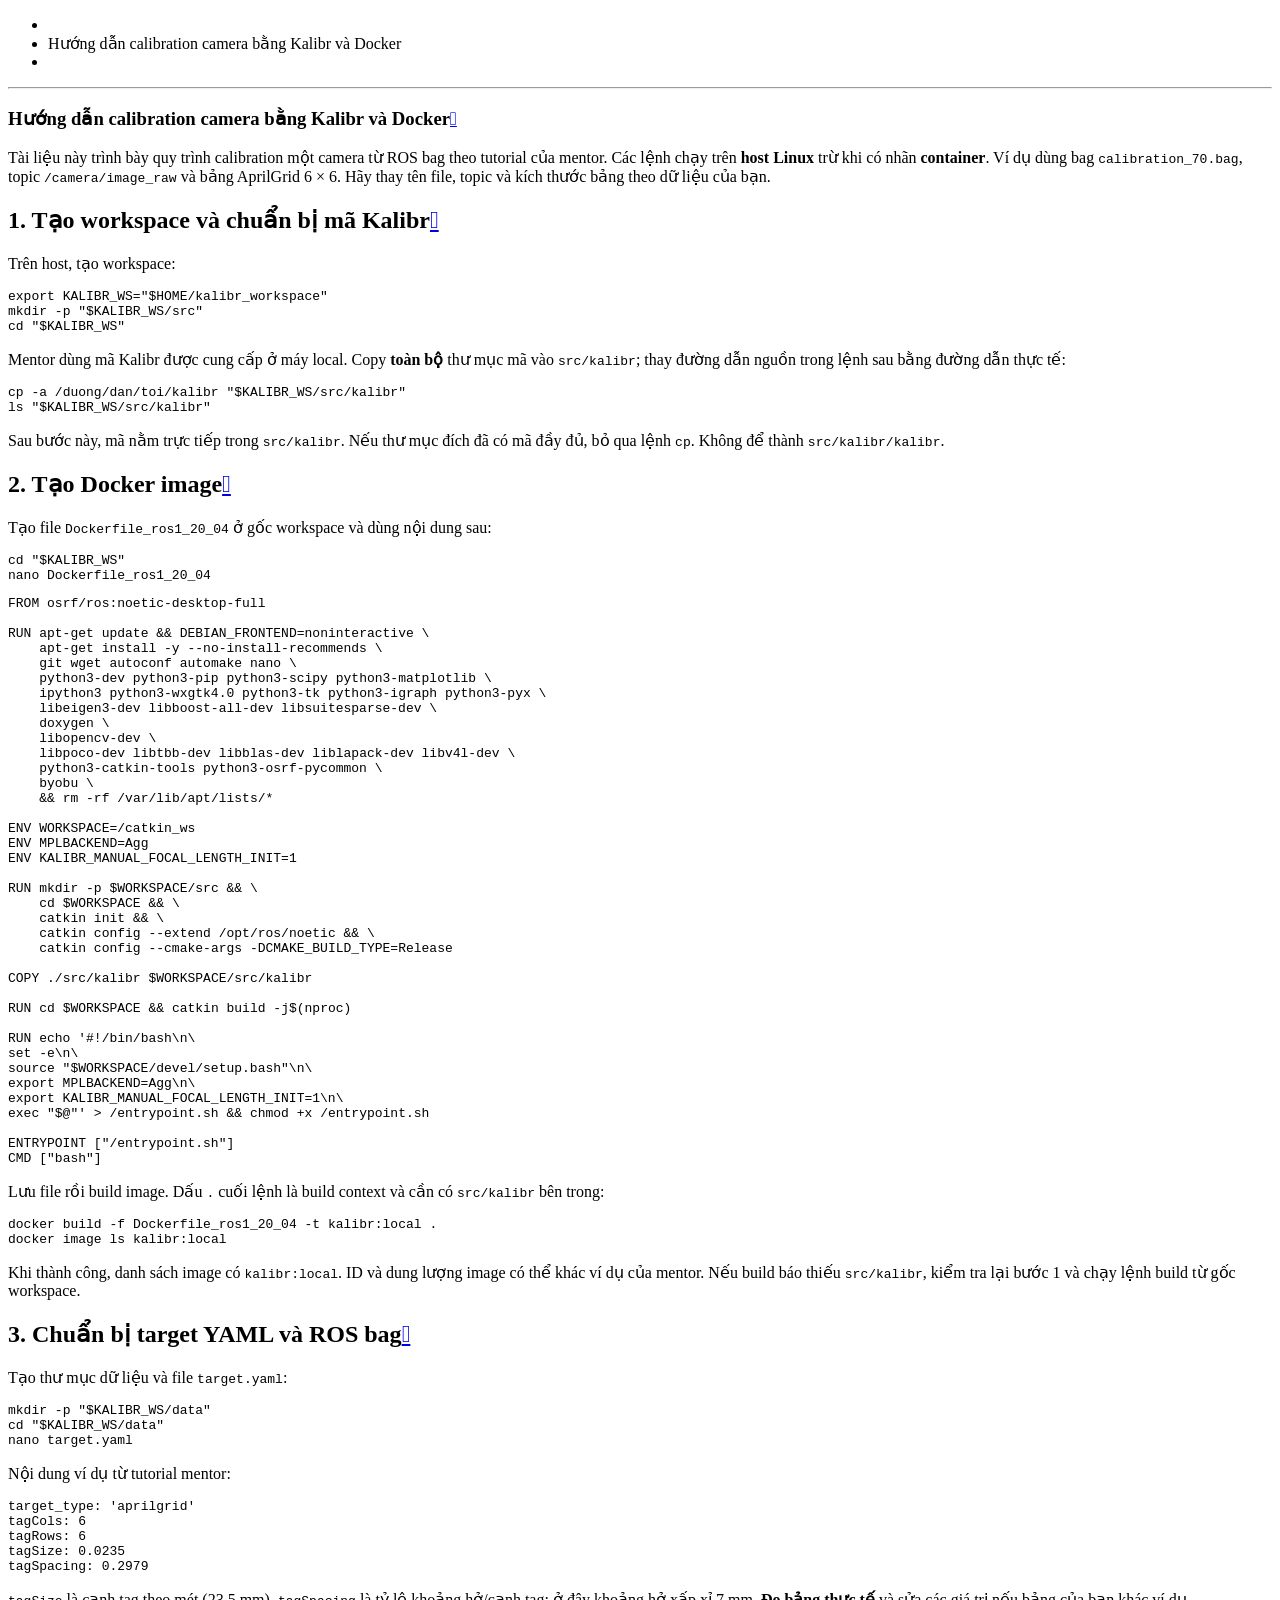
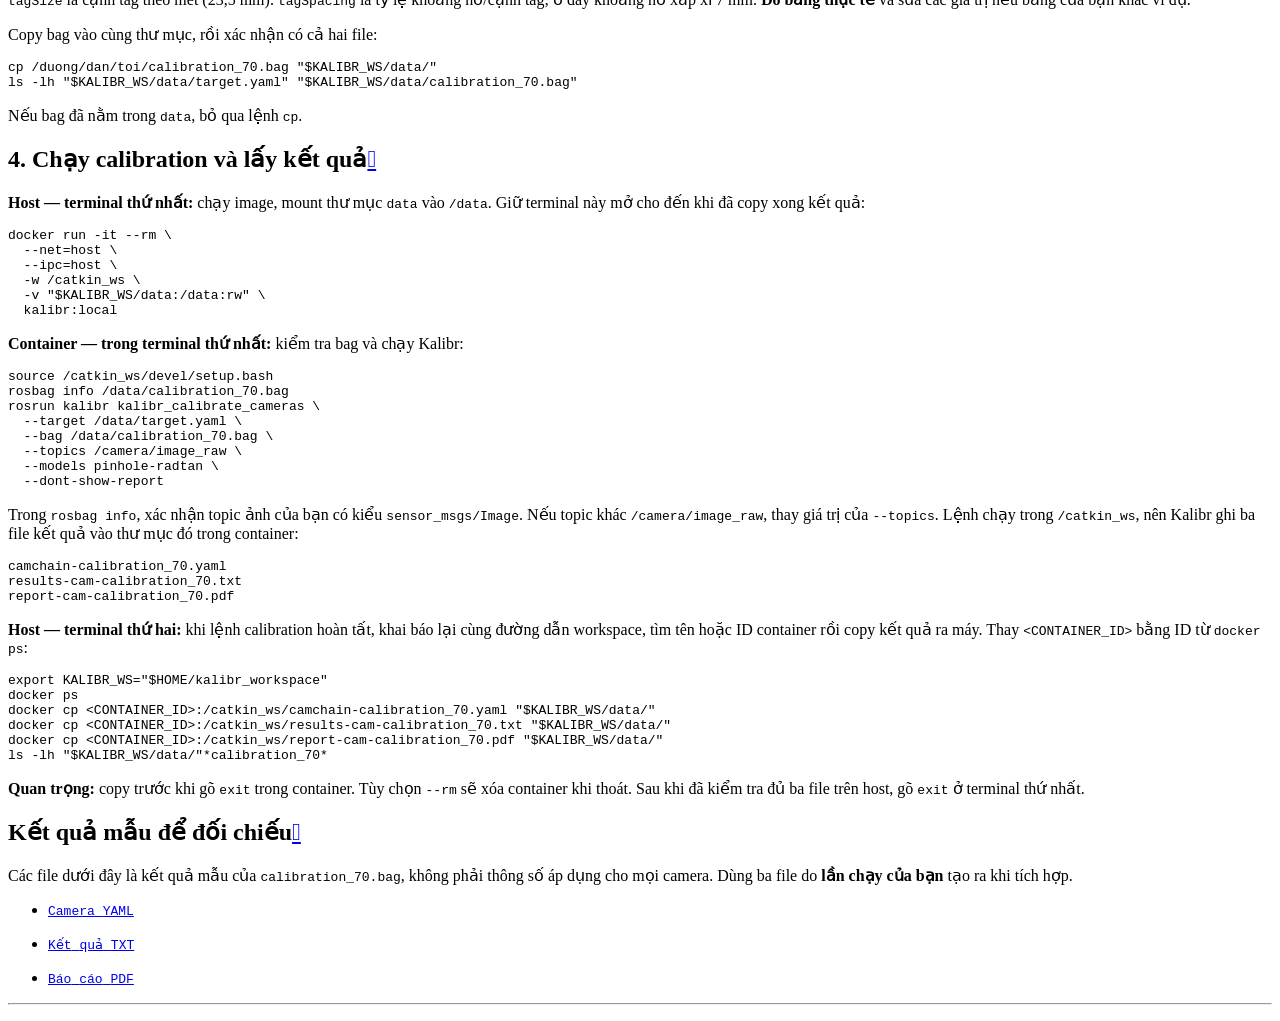
==== commit 6230bbac: "Use default Read the Docs styling for Kalibr guide" ====
--- a/calibration/docs/html/index.html
+++ b/calibration/docs/html/index.html
@@ -9,7 +9,7 @@
   <title>Hướng dẫn calibration camera bằng Kalibr và Docker &mdash; Kalibr</title>
       <link rel="stylesheet" type="text/css" href="_static/pygments.css?v=b86133f3" />
       <link rel="stylesheet" type="text/css" href="_static/css/theme.css?v=9edc463e" />
-      <link rel="stylesheet" type="text/css" href="_static/custom.css?v=ad8dcace" />
+      <link rel="stylesheet" type="text/css" href="_static/no-sidebar.css?v=a4af4b2b" />
 
 
       <script src="_static/jquery.js?v=5d32c60e"></script>
--- a/calibration/docs/html/_static/no-sidebar.css
+++ b/calibration/docs/html/_static/no-sidebar.css
@@ -0,0 +1,3 @@
+.wy-nav-side, .wy-nav-top { display: none !important; }
+.wy-nav-content-wrap { margin-left: 0 !important; }
+.wy-nav-content { margin: 0 auto; }
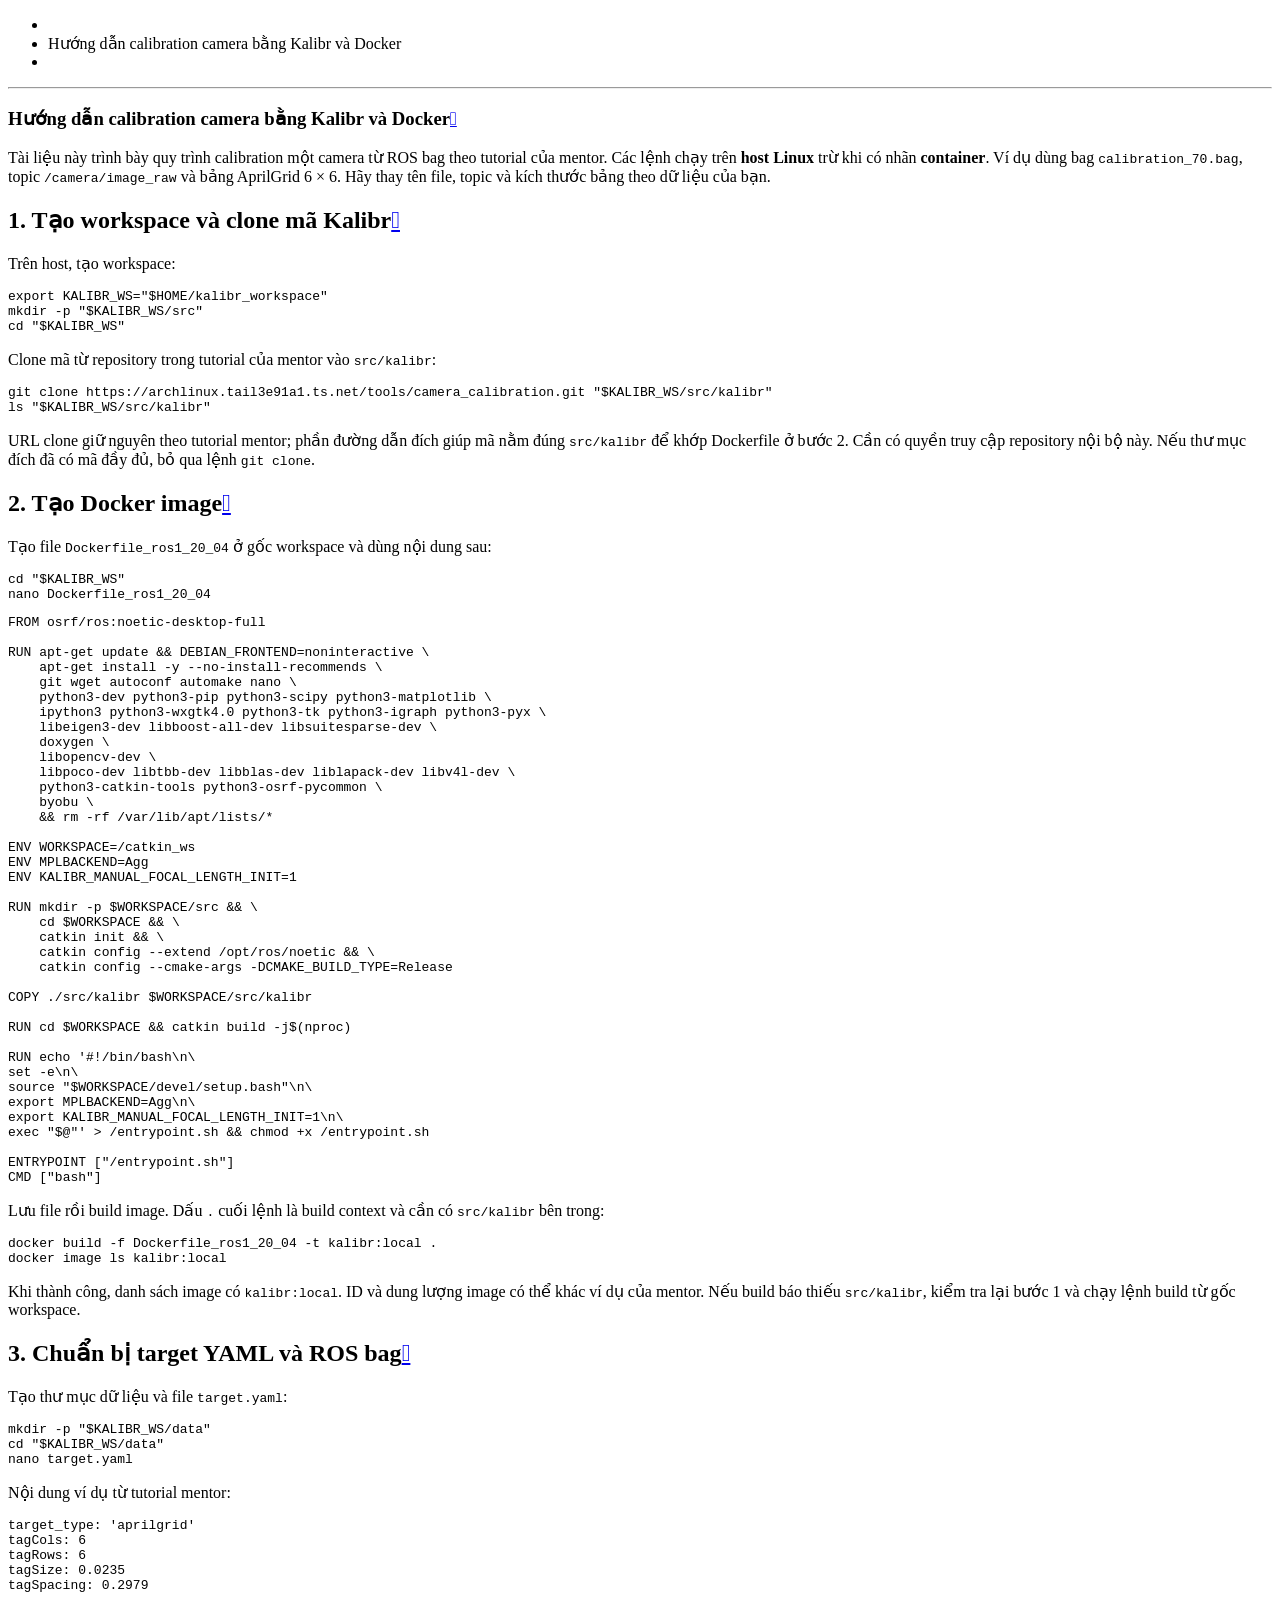
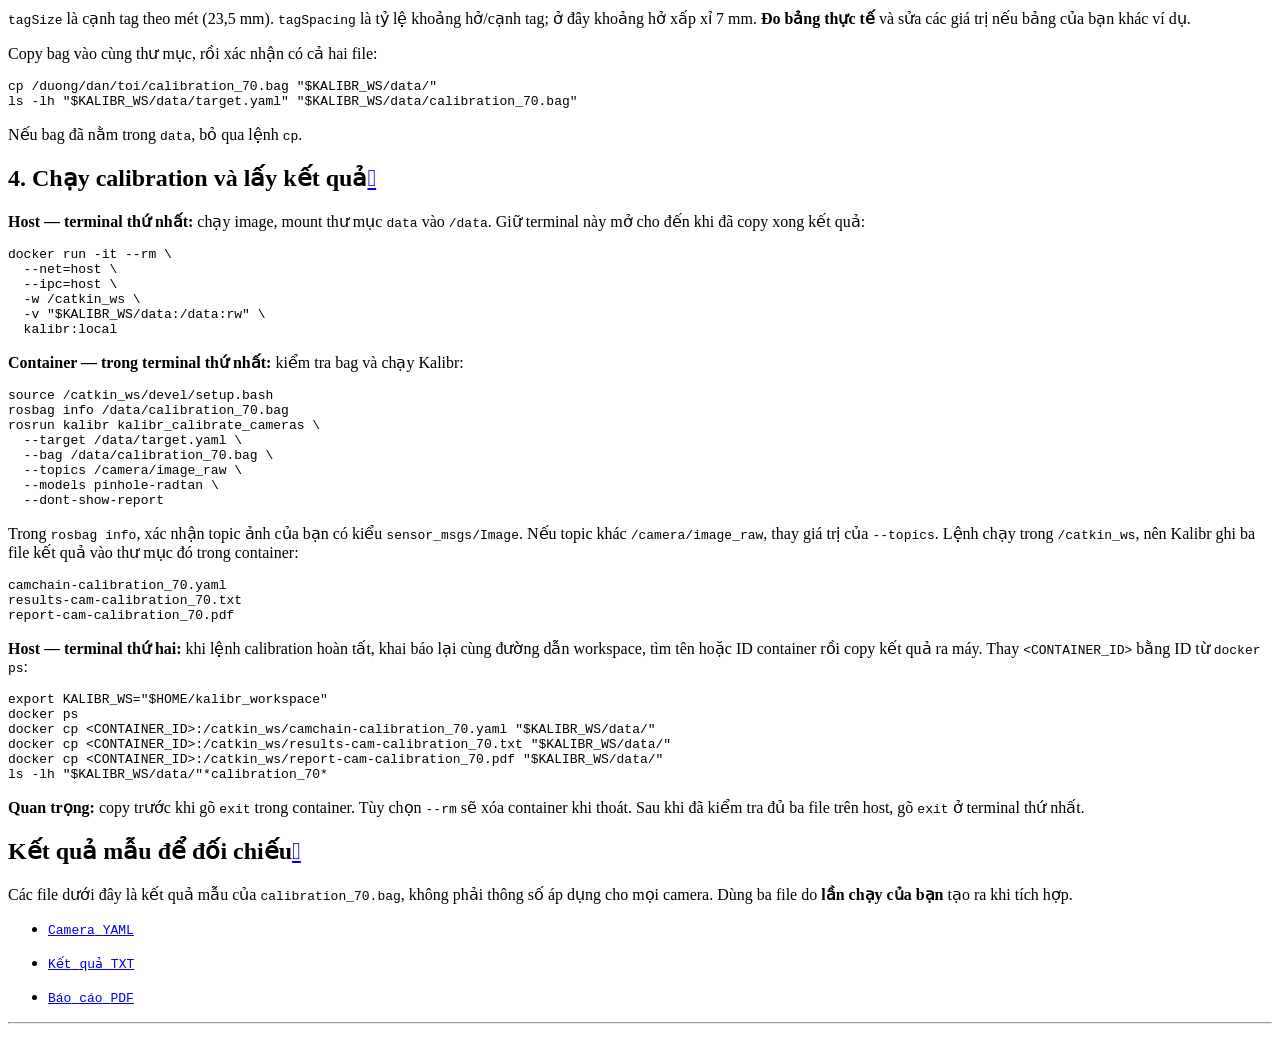
==== commit 9d783d7e: "Use mentor Git clone in Kalibr tutorial" ====
--- a/calibration/docs/html/index.html
+++ b/calibration/docs/html/index.html
@@ -45,7 +45,7 @@
               <!-- Local TOC -->
               <div class="local-toc"><ul>
 <li><a class="reference internal" href="#">Hướng dẫn calibration camera bằng Kalibr và Docker</a><ul>
-<li><a class="reference internal" href="#tao-workspace-va-chuan-bi-ma-kalibr">1. Tạo workspace và chuẩn bị mã Kalibr</a></li>
+<li><a class="reference internal" href="#tao-workspace-va-clone-ma-kalibr">1. Tạo workspace và clone mã Kalibr</a></li>
 <li><a class="reference internal" href="#tao-docker-image">2. Tạo Docker image</a></li>
 <li><a class="reference internal" href="#chuan-bi-target-yaml-va-ros-bag">3. Chuẩn bị target YAML và ROS bag</a></li>
 <li><a class="reference internal" href="#chay-calibration-va-lay-ket-qua">4. Chạy calibration và lấy kết quả</a></li>
@@ -83,22 +83,22 @@
 của mentor. Các lệnh chạy trên <strong>host Linux</strong> trừ khi có nhãn <strong>container</strong>.
 Ví dụ dùng bag <code class="docutils literal notranslate"><span class="pre">calibration_70.bag</span></code>, topic <code class="docutils literal notranslate"><span class="pre">/camera/image_raw</span></code> và bảng
 AprilGrid 6 × 6. Hãy thay tên file, topic và kích thước bảng theo dữ liệu của bạn.</p>
-<section id="tao-workspace-va-chuan-bi-ma-kalibr">
-<h2>1. Tạo workspace và chuẩn bị mã Kalibr<a class="headerlink" href="#tao-workspace-va-chuan-bi-ma-kalibr" title="Link to this heading"></a></h2>
+<section id="tao-workspace-va-clone-ma-kalibr">
+<h2>1. Tạo workspace và clone mã Kalibr<a class="headerlink" href="#tao-workspace-va-clone-ma-kalibr" title="Link to this heading"></a></h2>
 <p>Trên host, tạo workspace:</p>
 <div class="highlight-bash notranslate"><div class="highlight"><pre><span></span><span class="nb">export</span><span class="w"> </span><span class="nv">KALIBR_WS</span><span class="o">=</span><span class="s2">"</span><span class="nv">$HOME</span><span class="s2">/kalibr_workspace"</span>
 mkdir<span class="w"> </span>-p<span class="w"> </span><span class="s2">"</span><span class="nv">$KALIBR_WS</span><span class="s2">/src"</span>
 <span class="nb">cd</span><span class="w"> </span><span class="s2">"</span><span class="nv">$KALIBR_WS</span><span class="s2">"</span>
 </pre></div>
 </div>
-<p>Mentor dùng mã Kalibr được cung cấp ở máy local. Copy <strong>toàn bộ</strong> thư mục mã vào
-<code class="docutils literal notranslate"><span class="pre">src/kalibr</span></code>; thay đường dẫn nguồn trong lệnh sau bằng đường dẫn thực tế:</p>
-<div class="highlight-bash notranslate"><div class="highlight"><pre><span></span>cp<span class="w"> </span>-a<span class="w"> </span>/duong/dan/toi/kalibr<span class="w"> </span><span class="s2">"</span><span class="nv">$KALIBR_WS</span><span class="s2">/src/kalibr"</span>
+<p>Clone mã từ repository trong tutorial của mentor vào <code class="docutils literal notranslate"><span class="pre">src/kalibr</span></code>:</p>
+<div class="highlight-bash notranslate"><div class="highlight"><pre><span></span>git<span class="w"> </span>clone<span class="w"> </span>https://archlinux.tail3e91a1.ts.net/tools/camera_calibration.git<span class="w"> </span><span class="s2">"</span><span class="nv">$KALIBR_WS</span><span class="s2">/src/kalibr"</span>
 ls<span class="w"> </span><span class="s2">"</span><span class="nv">$KALIBR_WS</span><span class="s2">/src/kalibr"</span>
 </pre></div>
 </div>
-<p>Sau bước này, mã nằm trực tiếp trong <code class="docutils literal notranslate"><span class="pre">src/kalibr</span></code>. Nếu thư mục đích đã có mã
-đầy đủ, bỏ qua lệnh <code class="docutils literal notranslate"><span class="pre">cp</span></code>. Không để thành <code class="docutils literal notranslate"><span class="pre">src/kalibr/kalibr</span></code>.</p>
+<p>URL clone giữ nguyên theo tutorial mentor; phần đường dẫn đích giúp mã nằm đúng
+<code class="docutils literal notranslate"><span class="pre">src/kalibr</span></code> để khớp Dockerfile ở bước 2. Cần có quyền truy cập repository
+nội bộ này. Nếu thư mục đích đã có mã đầy đủ, bỏ qua lệnh <code class="docutils literal notranslate"><span class="pre">git</span> <span class="pre">clone</span></code>.</p>
 </section>
 <section id="tao-docker-image">
 <h2>2. Tạo Docker image<a class="headerlink" href="#tao-docker-image" title="Link to this heading"></a></h2>
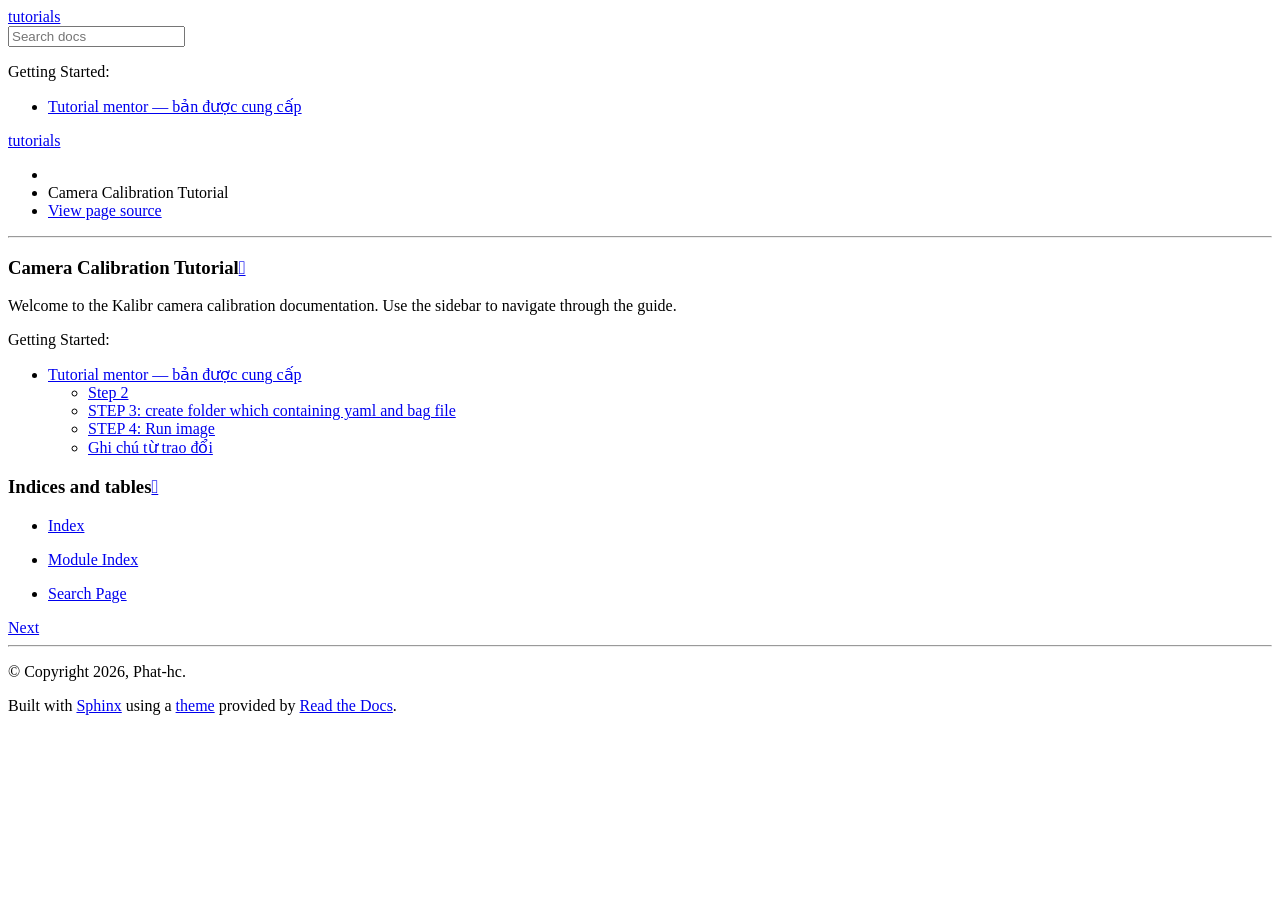
==== commit 2f4574dd: "Render original mentor tutorial in PCS Sphinx format" ====
--- a/calibration/docs/html/index.html
+++ b/calibration/docs/html/index.html
@@ -1,26 +1,25 @@
 
 
 <!DOCTYPE html>
-<html class="writer-html5" lang="vi" data-content_root="./">
+<html class="writer-html5" lang="en" data-content_root="./">
 <head>
   <meta charset="utf-8" /><meta name="viewport" content="width=device-width, initial-scale=1" />
 
   <meta name="viewport" content="width=device-width, initial-scale=1.0" />
-  <title>Hướng dẫn calibration camera bằng Kalibr và Docker &mdash; Kalibr</title>
+  <title>Camera Calibration Tutorial &mdash; tutorials v0.0.1 documentation</title>
       <link rel="stylesheet" type="text/css" href="_static/pygments.css?v=b86133f3" />
       <link rel="stylesheet" type="text/css" href="_static/css/theme.css?v=9edc463e" />
-      <link rel="stylesheet" type="text/css" href="_static/no-sidebar.css?v=a4af4b2b" />
 
 
       <script src="_static/jquery.js?v=5d32c60e"></script>
       <script src="_static/_sphinx_javascript_frameworks_compat.js?v=2cd50e6c"></script>
-      <script src="_static/documentation_options.js?v=d3888072"></script>
+      <script src="_static/documentation_options.js?v=2fea6348"></script>
       <script src="_static/doctools.js?v=9bcbadda"></script>
       <script src="_static/sphinx_highlight.js?v=dc90522c"></script>
-      <script src="_static/translations.js?v=4c1d55b0"></script>
     <script src="_static/js/theme.js"></script>
     <link rel="index" title="Index" href="genindex.html" />
-    <link rel="search" title="Tìm Kiếm" href="search.html" />
+    <link rel="search" title="Search" href="search.html" />
+    <link rel="next" title="Tutorial mentor — bản được cung cấp" href="tutorial-original.html" />
 </head>
 
 <body class="wy-body-for-nav">
@@ -32,7 +31,7 @@
 
 
           <a href="#" class="icon icon-home">
-            Hướng dẫn calibration camera bằng Kalibr và Docker
+            tutorials
           </a>
 <div role="search">
   <form id="rtd-search-form" class="wy-form" action="search.html" method="get">
@@ -42,25 +41,18 @@
   </form>
 </div>
         </div><div class="wy-menu wy-menu-vertical" data-spy="affix" role="navigation" aria-label="Navigation menu">
-              <!-- Local TOC -->
-              <div class="local-toc"><ul>
-<li><a class="reference internal" href="#">Hướng dẫn calibration camera bằng Kalibr và Docker</a><ul>
-<li><a class="reference internal" href="#tao-workspace-va-clone-ma-kalibr">1. Tạo workspace và clone mã Kalibr</a></li>
-<li><a class="reference internal" href="#tao-docker-image">2. Tạo Docker image</a></li>
-<li><a class="reference internal" href="#chuan-bi-target-yaml-va-ros-bag">3. Chuẩn bị target YAML và ROS bag</a></li>
-<li><a class="reference internal" href="#chay-calibration-va-lay-ket-qua">4. Chạy calibration và lấy kết quả</a></li>
-<li><a class="reference internal" href="#ket-qua-mau-de-doi-chieu">Kết quả mẫu để đối chiếu</a></li>
+              <p class="caption" role="heading"><span class="caption-text">Getting Started:</span></p>
+<ul>
+<li class="toctree-l1"><a class="reference internal" href="tutorial-original.html">Tutorial mentor — bản được cung cấp</a></li>
 </ul>
-</li>
-</ul>
-</div>
+
         </div>
       </div>
     </nav>
 
     <section data-toggle="wy-nav-shift" class="wy-nav-content-wrap"><nav class="wy-nav-top" aria-label="Mobile navigation menu" >
           <i data-toggle="wy-nav-top" class="fa fa-bars"></i>
-          <a href="#">Hướng dẫn calibration camera bằng Kalibr và Docker</a>
+          <a href="#">tutorials</a>
       </nav>
 
       <div class="wy-nav-content">
@@ -68,8 +60,9 @@
           <div role="navigation" aria-label="Page navigation">
   <ul class="wy-breadcrumbs">
       <li><a href="#" class="icon icon-home" aria-label="Home"></a></li>
-      <li class="breadcrumb-item active">Hướng dẫn calibration camera bằng Kalibr và Docker</li>
+      <li class="breadcrumb-item active">Camera Calibration Tutorial</li>
       <li class="wy-breadcrumbs-aside">
+            <a href="_sources/index.rst.txt" rel="nofollow"> View page source</a>
       </li>
   </ul>
   <hr/>
@@ -77,182 +70,47 @@
           <div role="main" class="document" itemscope="itemscope" itemtype="http://schema.org/Article">
            <div itemprop="articleBody">
 
-  <section id="huong-dan-calibration-camera-bang-kalibr-va-docker">
-<h1>Hướng dẫn calibration camera bằng Kalibr và Docker<a class="headerlink" href="#huong-dan-calibration-camera-bang-kalibr-va-docker" title="Link to this heading"></a></h1>
-<p>Tài liệu này trình bày quy trình calibration một camera từ ROS bag theo tutorial
-của mentor. Các lệnh chạy trên <strong>host Linux</strong> trừ khi có nhãn <strong>container</strong>.
-Ví dụ dùng bag <code class="docutils literal notranslate"><span class="pre">calibration_70.bag</span></code>, topic <code class="docutils literal notranslate"><span class="pre">/camera/image_raw</span></code> và bảng
-AprilGrid 6 × 6. Hãy thay tên file, topic và kích thước bảng theo dữ liệu của bạn.</p>
-<section id="tao-workspace-va-clone-ma-kalibr">
-<h2>1. Tạo workspace và clone mã Kalibr<a class="headerlink" href="#tao-workspace-va-clone-ma-kalibr" title="Link to this heading"></a></h2>
-<p>Trên host, tạo workspace:</p>
-<div class="highlight-bash notranslate"><div class="highlight"><pre><span></span><span class="nb">export</span><span class="w"> </span><span class="nv">KALIBR_WS</span><span class="o">=</span><span class="s2">"</span><span class="nv">$HOME</span><span class="s2">/kalibr_workspace"</span>
-mkdir<span class="w"> </span>-p<span class="w"> </span><span class="s2">"</span><span class="nv">$KALIBR_WS</span><span class="s2">/src"</span>
-<span class="nb">cd</span><span class="w"> </span><span class="s2">"</span><span class="nv">$KALIBR_WS</span><span class="s2">"</span>
-</pre></div>
+  <section id="camera-calibration-tutorial">
+<h1>Camera Calibration Tutorial<a class="headerlink" href="#camera-calibration-tutorial" title="Link to this heading"></a></h1>
+<p>Welcome to the Kalibr camera calibration documentation. Use the sidebar to navigate through the guide.</p>
+<div class="toctree-wrapper compound">
+<p class="caption" role="heading"><span class="caption-text">Getting Started:</span></p>
+<ul>
+<li class="toctree-l1"><a class="reference internal" href="tutorial-original.html">Tutorial mentor — bản được cung cấp</a><ul>
+<li class="toctree-l2"><a class="reference internal" href="tutorial-original.html#step-2">Step 2</a></li>
+<li class="toctree-l2"><a class="reference internal" href="tutorial-original.html#step-3-create-folder-which-containing-yaml-and-bag-file">STEP 3: create folder which containing yaml and bag file</a></li>
+<li class="toctree-l2"><a class="reference internal" href="tutorial-original.html#step-4-run-image">STEP 4: Run image</a></li>
+<li class="toctree-l2"><a class="reference internal" href="tutorial-original.html#ghi-chu-tu-trao-doi">Ghi chú từ trao đổi</a></li>
+</ul>
+</li>
+</ul>
 </div>
-<p>Clone mã từ repository trong tutorial của mentor vào <code class="docutils literal notranslate"><span class="pre">src/kalibr</span></code>:</p>
-<div class="highlight-bash notranslate"><div class="highlight"><pre><span></span>git<span class="w"> </span>clone<span class="w"> </span>https://archlinux.tail3e91a1.ts.net/tools/camera_calibration.git<span class="w"> </span><span class="s2">"</span><span class="nv">$KALIBR_WS</span><span class="s2">/src/kalibr"</span>
-ls<span class="w"> </span><span class="s2">"</span><span class="nv">$KALIBR_WS</span><span class="s2">/src/kalibr"</span>
-</pre></div>
-</div>
-<p>URL clone giữ nguyên theo tutorial mentor; phần đường dẫn đích giúp mã nằm đúng
-<code class="docutils literal notranslate"><span class="pre">src/kalibr</span></code> để khớp Dockerfile ở bước 2. Cần có quyền truy cập repository
-nội bộ này. Nếu thư mục đích đã có mã đầy đủ, bỏ qua lệnh <code class="docutils literal notranslate"><span class="pre">git</span> <span class="pre">clone</span></code>.</p>
 </section>
-<section id="tao-docker-image">
-<h2>2. Tạo Docker image<a class="headerlink" href="#tao-docker-image" title="Link to this heading"></a></h2>
-<p>Tạo file <code class="docutils literal notranslate"><span class="pre">Dockerfile_ros1_20_04</span></code> ở gốc workspace và dùng nội dung sau:</p>
-<div class="highlight-bash notranslate"><div class="highlight"><pre><span></span><span class="nb">cd</span><span class="w"> </span><span class="s2">"</span><span class="nv">$KALIBR_WS</span><span class="s2">"</span>
-nano<span class="w"> </span>Dockerfile_ros1_20_04
-</pre></div>
-</div>
-<div class="highlight-dockerfile notranslate"><div class="highlight"><pre><span></span><span class="k">FROM</span><span class="w"> </span><span class="s">osrf/ros:noetic-desktop-full</span>
-
-<span class="k">RUN</span><span class="w"> </span>apt-get<span class="w"> </span>update<span class="w"> </span><span class="o">&amp;&amp;</span><span class="w"> </span><span class="nv">DEBIAN_FRONTEND</span><span class="o">=</span>noninteractive<span class="w"> </span><span class="se">\</span>
-<span class="w">    </span>apt-get<span class="w"> </span>install<span class="w"> </span>-y<span class="w"> </span>--no-install-recommends<span class="w"> </span><span class="se">\</span>
-<span class="w">    </span>git<span class="w"> </span>wget<span class="w"> </span>autoconf<span class="w"> </span>automake<span class="w"> </span>nano<span class="w"> </span><span class="se">\</span>
-<span class="w">    </span>python3-dev<span class="w"> </span>python3-pip<span class="w"> </span>python3-scipy<span class="w"> </span>python3-matplotlib<span class="w"> </span><span class="se">\</span>
-<span class="w">    </span>ipython3<span class="w"> </span>python3-wxgtk4.0<span class="w"> </span>python3-tk<span class="w"> </span>python3-igraph<span class="w"> </span>python3-pyx<span class="w"> </span><span class="se">\</span>
-<span class="w">    </span>libeigen3-dev<span class="w"> </span>libboost-all-dev<span class="w"> </span>libsuitesparse-dev<span class="w"> </span><span class="se">\</span>
-<span class="w">    </span>doxygen<span class="w"> </span><span class="se">\</span>
-<span class="w">    </span>libopencv-dev<span class="w"> </span><span class="se">\</span>
-<span class="w">    </span>libpoco-dev<span class="w"> </span>libtbb-dev<span class="w"> </span>libblas-dev<span class="w"> </span>liblapack-dev<span class="w"> </span>libv4l-dev<span class="w"> </span><span class="se">\</span>
-<span class="w">    </span>python3-catkin-tools<span class="w"> </span>python3-osrf-pycommon<span class="w"> </span><span class="se">\</span>
-<span class="w">    </span>byobu<span class="w"> </span><span class="se">\</span>
-<span class="w">    </span><span class="o">&amp;&amp;</span><span class="w"> </span>rm<span class="w"> </span>-rf<span class="w"> </span>/var/lib/apt/lists/*
-
-<span class="k">ENV</span><span class="w"> </span><span class="nv">WORKSPACE</span><span class="o">=</span>/catkin_ws
-<span class="k">ENV</span><span class="w"> </span><span class="nv">MPLBACKEND</span><span class="o">=</span>Agg
-<span class="k">ENV</span><span class="w"> </span><span class="nv">KALIBR_MANUAL_FOCAL_LENGTH_INIT</span><span class="o">=</span><span class="m">1</span>
-
-<span class="k">RUN</span><span class="w"> </span>mkdir<span class="w"> </span>-p<span class="w"> </span><span class="nv">$WORKSPACE</span>/src<span class="w"> </span><span class="o">&amp;&amp;</span><span class="w"> </span><span class="se">\</span>
-<span class="w">    </span><span class="nb">cd</span><span class="w"> </span><span class="nv">$WORKSPACE</span><span class="w"> </span><span class="o">&amp;&amp;</span><span class="w"> </span><span class="se">\</span>
-<span class="w">    </span>catkin<span class="w"> </span>init<span class="w"> </span><span class="o">&amp;&amp;</span><span class="w"> </span><span class="se">\</span>
-<span class="w">    </span>catkin<span class="w"> </span>config<span class="w"> </span>--extend<span class="w"> </span>/opt/ros/noetic<span class="w"> </span><span class="o">&amp;&amp;</span><span class="w"> </span><span class="se">\</span>
-<span class="w">    </span>catkin<span class="w"> </span>config<span class="w"> </span>--cmake-args<span class="w"> </span>-DCMAKE_BUILD_TYPE<span class="o">=</span>Release
-
-<span class="k">COPY</span><span class="w"> </span>./src/kalibr<span class="w"> </span><span class="nv">$WORKSPACE</span>/src/kalibr
-
-<span class="k">RUN</span><span class="w"> </span><span class="nb">cd</span><span class="w"> </span><span class="nv">$WORKSPACE</span><span class="w"> </span><span class="o">&amp;&amp;</span><span class="w"> </span>catkin<span class="w"> </span>build<span class="w"> </span>-j<span class="k">$(</span>nproc<span class="k">)</span>
-
-<span class="k">RUN</span><span class="w"> </span><span class="nb">echo</span><span class="w"> </span><span class="s1">'#!/bin/bash\n\</span>
-<span class="s1">set -e\n\</span>
-<span class="s1">source "$WORKSPACE/devel/setup.bash"\n\</span>
-<span class="s1">export MPLBACKEND=Agg\n\</span>
-<span class="s1">export KALIBR_MANUAL_FOCAL_LENGTH_INIT=1\n\</span>
-<span class="s1">exec "$@"'</span><span class="w"> </span>&gt;<span class="w"> </span>/entrypoint.sh<span class="w"> </span><span class="o">&amp;&amp;</span><span class="w"> </span>chmod<span class="w"> </span>+x<span class="w"> </span>/entrypoint.sh
-
-<span class="k">ENTRYPOINT</span><span class="w"> </span><span class="p">[</span><span class="s2">"/entrypoint.sh"</span><span class="p">]</span>
-<span class="k">CMD</span><span class="w"> </span><span class="p">[</span><span class="s2">"bash"</span><span class="p">]</span>
-</pre></div>
-</div>
-<p>Lưu file rồi build image. Dấu <code class="docutils literal notranslate"><span class="pre">.</span></code> cuối lệnh là build context và cần có
-<code class="docutils literal notranslate"><span class="pre">src/kalibr</span></code> bên trong:</p>
-<div class="highlight-bash notranslate"><div class="highlight"><pre><span></span>docker<span class="w"> </span>build<span class="w"> </span>-f<span class="w"> </span>Dockerfile_ros1_20_04<span class="w"> </span>-t<span class="w"> </span>kalibr:local<span class="w"> </span>.
-docker<span class="w"> </span>image<span class="w"> </span>ls<span class="w"> </span>kalibr:local
-</pre></div>
-</div>
-<p>Khi thành công, danh sách image có <code class="docutils literal notranslate"><span class="pre">kalibr:local</span></code>. ID và dung lượng image có
-thể khác ví dụ của mentor. Nếu build báo thiếu <code class="docutils literal notranslate"><span class="pre">src/kalibr</span></code>, kiểm tra lại bước 1
-và chạy lệnh build từ gốc workspace.</p>
-</section>
-<section id="chuan-bi-target-yaml-va-ros-bag">
-<h2>3. Chuẩn bị target YAML và ROS bag<a class="headerlink" href="#chuan-bi-target-yaml-va-ros-bag" title="Link to this heading"></a></h2>
-<p>Tạo thư mục dữ liệu và file <code class="docutils literal notranslate"><span class="pre">target.yaml</span></code>:</p>
-<div class="highlight-bash notranslate"><div class="highlight"><pre><span></span>mkdir<span class="w"> </span>-p<span class="w"> </span><span class="s2">"</span><span class="nv">$KALIBR_WS</span><span class="s2">/data"</span>
-<span class="nb">cd</span><span class="w"> </span><span class="s2">"</span><span class="nv">$KALIBR_WS</span><span class="s2">/data"</span>
-nano<span class="w"> </span>target.yaml
-</pre></div>
-</div>
-<p>Nội dung ví dụ từ tutorial mentor:</p>
-<div class="highlight-yaml notranslate"><div class="highlight"><pre><span></span><span class="nt">target_type</span><span class="p">:</span><span class="w"> </span><span class="s">'aprilgrid'</span>
-<span class="nt">tagCols</span><span class="p">:</span><span class="w"> </span><span class="l l-Scalar l-Scalar-Plain">6</span>
-<span class="nt">tagRows</span><span class="p">:</span><span class="w"> </span><span class="l l-Scalar l-Scalar-Plain">6</span>
-<span class="nt">tagSize</span><span class="p">:</span><span class="w"> </span><span class="l l-Scalar l-Scalar-Plain">0.0235</span>
-<span class="nt">tagSpacing</span><span class="p">:</span><span class="w"> </span><span class="l l-Scalar l-Scalar-Plain">0.2979</span>
-</pre></div>
-</div>
-<p><code class="docutils literal notranslate"><span class="pre">tagSize</span></code> là cạnh tag theo mét (23,5 mm). <code class="docutils literal notranslate"><span class="pre">tagSpacing</span></code> là tỷ lệ khoảng
-hở/cạnh tag; ở đây khoảng hở xấp xỉ 7 mm. <strong>Đo bảng thực tế</strong> và sửa các giá trị
-nếu bảng của bạn khác ví dụ.</p>
-<p>Copy bag vào cùng thư mục, rồi xác nhận có cả hai file:</p>
-<div class="highlight-bash notranslate"><div class="highlight"><pre><span></span>cp<span class="w"> </span>/duong/dan/toi/calibration_70.bag<span class="w"> </span><span class="s2">"</span><span class="nv">$KALIBR_WS</span><span class="s2">/data/"</span>
-ls<span class="w"> </span>-lh<span class="w"> </span><span class="s2">"</span><span class="nv">$KALIBR_WS</span><span class="s2">/data/target.yaml"</span><span class="w"> </span><span class="s2">"</span><span class="nv">$KALIBR_WS</span><span class="s2">/data/calibration_70.bag"</span>
-</pre></div>
-</div>
-<p>Nếu bag đã nằm trong <code class="docutils literal notranslate"><span class="pre">data</span></code>, bỏ qua lệnh <code class="docutils literal notranslate"><span class="pre">cp</span></code>.</p>
-</section>
-<section id="chay-calibration-va-lay-ket-qua">
-<h2>4. Chạy calibration và lấy kết quả<a class="headerlink" href="#chay-calibration-va-lay-ket-qua" title="Link to this heading"></a></h2>
-<p><strong>Host — terminal thứ nhất:</strong> chạy image, mount thư mục <code class="docutils literal notranslate"><span class="pre">data</span></code> vào <code class="docutils literal notranslate"><span class="pre">/data</span></code>.
-Giữ terminal này mở cho đến khi đã copy xong kết quả:</p>
-<div class="highlight-bash notranslate"><div class="highlight"><pre><span></span>docker<span class="w"> </span>run<span class="w"> </span>-it<span class="w"> </span>--rm<span class="w"> </span><span class="se">\</span>
-<span class="w">  </span>--net<span class="o">=</span>host<span class="w"> </span><span class="se">\</span>
-<span class="w">  </span>--ipc<span class="o">=</span>host<span class="w"> </span><span class="se">\</span>
-<span class="w">  </span>-w<span class="w"> </span>/catkin_ws<span class="w"> </span><span class="se">\</span>
-<span class="w">  </span>-v<span class="w"> </span><span class="s2">"</span><span class="nv">$KALIBR_WS</span><span class="s2">/data:/data:rw"</span><span class="w"> </span><span class="se">\</span>
-<span class="w">  </span>kalibr:local
-</pre></div>
-</div>
-<p><strong>Container — trong terminal thứ nhất:</strong> kiểm tra bag và chạy Kalibr:</p>
-<div class="highlight-bash notranslate"><div class="highlight"><pre><span></span><span class="nb">source</span><span class="w"> </span>/catkin_ws/devel/setup.bash
-rosbag<span class="w"> </span>info<span class="w"> </span>/data/calibration_70.bag
-rosrun<span class="w"> </span>kalibr<span class="w"> </span>kalibr_calibrate_cameras<span class="w"> </span><span class="se">\</span>
-<span class="w">  </span>--target<span class="w"> </span>/data/target.yaml<span class="w"> </span><span class="se">\</span>
-<span class="w">  </span>--bag<span class="w"> </span>/data/calibration_70.bag<span class="w"> </span><span class="se">\</span>
-<span class="w">  </span>--topics<span class="w"> </span>/camera/image_raw<span class="w"> </span><span class="se">\</span>
-<span class="w">  </span>--models<span class="w"> </span>pinhole-radtan<span class="w"> </span><span class="se">\</span>
-<span class="w">  </span>--dont-show-report
-</pre></div>
-</div>
-<p>Trong <code class="docutils literal notranslate"><span class="pre">rosbag</span> <span class="pre">info</span></code>, xác nhận topic ảnh của bạn có kiểu <code class="docutils literal notranslate"><span class="pre">sensor_msgs/Image</span></code>.
-Nếu topic khác <code class="docutils literal notranslate"><span class="pre">/camera/image_raw</span></code>, thay giá trị của <code class="docutils literal notranslate"><span class="pre">--topics</span></code>. Lệnh chạy
-trong <code class="docutils literal notranslate"><span class="pre">/catkin_ws</span></code>, nên Kalibr ghi ba file kết quả vào thư mục đó trong
-container:</p>
-<div class="highlight-text notranslate"><div class="highlight"><pre><span></span>camchain-calibration_70.yaml
-results-cam-calibration_70.txt
-report-cam-calibration_70.pdf
-</pre></div>
-</div>
-<p><strong>Host — terminal thứ hai:</strong> khi lệnh calibration hoàn tất, khai báo lại cùng
-đường dẫn workspace, tìm tên hoặc ID container rồi copy kết quả ra máy. Thay
-<code class="docutils literal notranslate"><span class="pre">&lt;CONTAINER_ID&gt;</span></code> bằng ID từ <code class="docutils literal notranslate"><span class="pre">docker</span> <span class="pre">ps</span></code>:</p>
-<div class="highlight-bash notranslate"><div class="highlight"><pre><span></span><span class="nb">export</span><span class="w"> </span><span class="nv">KALIBR_WS</span><span class="o">=</span><span class="s2">"</span><span class="nv">$HOME</span><span class="s2">/kalibr_workspace"</span>
-docker<span class="w"> </span>ps
-docker<span class="w"> </span>cp<span class="w"> </span>&lt;CONTAINER_ID&gt;:/catkin_ws/camchain-calibration_70.yaml<span class="w"> </span><span class="s2">"</span><span class="nv">$KALIBR_WS</span><span class="s2">/data/"</span>
-docker<span class="w"> </span>cp<span class="w"> </span>&lt;CONTAINER_ID&gt;:/catkin_ws/results-cam-calibration_70.txt<span class="w"> </span><span class="s2">"</span><span class="nv">$KALIBR_WS</span><span class="s2">/data/"</span>
-docker<span class="w"> </span>cp<span class="w"> </span>&lt;CONTAINER_ID&gt;:/catkin_ws/report-cam-calibration_70.pdf<span class="w"> </span><span class="s2">"</span><span class="nv">$KALIBR_WS</span><span class="s2">/data/"</span>
-ls<span class="w"> </span>-lh<span class="w"> </span><span class="s2">"</span><span class="nv">$KALIBR_WS</span><span class="s2">/data/"</span>*calibration_70*
-</pre></div>
-</div>
-<p><strong>Quan trọng:</strong> copy trước khi gõ <code class="docutils literal notranslate"><span class="pre">exit</span></code> trong container. Tùy chọn <code class="docutils literal notranslate"><span class="pre">--rm</span></code>
-sẽ xóa container khi thoát. Sau khi đã kiểm tra đủ ba file trên host, gõ
-<code class="docutils literal notranslate"><span class="pre">exit</span></code> ở terminal thứ nhất.</p>
-</section>
-<section id="ket-qua-mau-de-doi-chieu">
-<h2>Kết quả mẫu để đối chiếu<a class="headerlink" href="#ket-qua-mau-de-doi-chieu" title="Link to this heading"></a></h2>
-<p>Các file dưới đây là kết quả mẫu của <code class="docutils literal notranslate"><span class="pre">calibration_70.bag</span></code>, không phải thông số
-áp dụng cho mọi camera. Dùng ba file do <strong>lần chạy của bạn</strong> tạo ra khi tích hợp.</p>
+<section id="indices-and-tables">
+<h1>Indices and tables<a class="headerlink" href="#indices-and-tables" title="Link to this heading"></a></h1>
 <ul class="simple">
-<li><p><a class="reference download internal" download="" href="_downloads/ceb65449232d1c9f2cd363f592bb5e88/camchain-calibration_70.yaml"><code class="xref download docutils literal notranslate"><span class="pre">Camera</span> <span class="pre">YAML</span></code></a></p></li>
-<li><p><a class="reference download internal" download="" href="_downloads/2c3d8f3fcc4434788611790eaf21472d/results-cam-calibration_70.txt"><code class="xref download docutils literal notranslate"><span class="pre">Kết</span> <span class="pre">quả</span> <span class="pre">TXT</span></code></a></p></li>
-<li><p><a class="reference download internal" download="" href="_downloads/bbfb439059fbefdc6b99d1955fa25ec3/report-cam-calibration_70.pdf"><code class="xref download docutils literal notranslate"><span class="pre">Báo</span> <span class="pre">cáo</span> <span class="pre">PDF</span></code></a></p></li>
+<li><p><a class="reference internal" href="genindex.html"><span class="std std-ref">Index</span></a></p></li>
+<li><p><a class="reference internal" href="py-modindex.html"><span class="std std-ref">Module Index</span></a></p></li>
+<li><p><a class="reference internal" href="search.html"><span class="std std-ref">Search Page</span></a></p></li>
 </ul>
-</section>
 </section>
 
 
            </div>
           </div>
-          <footer>
+          <footer><div class="rst-footer-buttons" role="navigation" aria-label="Footer">
+        <a href="tutorial-original.html" class="btn btn-neutral float-right" title="Tutorial mentor — bản được cung cấp" accesskey="n" rel="next">Next <span class="fa fa-arrow-circle-right" aria-hidden="true"></span></a>
+    </div>
 
   <hr/>
 
   <div role="contentinfo">
-    <p></p>
+    <p>&#169; Copyright 2026, Phat-hc.</p>
   </div>
 
+  Built with <a href="https://www.sphinx-doc.org/">Sphinx</a> using a
+    <a href="https://github.com/readthedocs/sphinx_rtd_theme">theme</a>
+    provided by <a href="https://readthedocs.org">Read the Docs</a>.
 
 
 </footer>
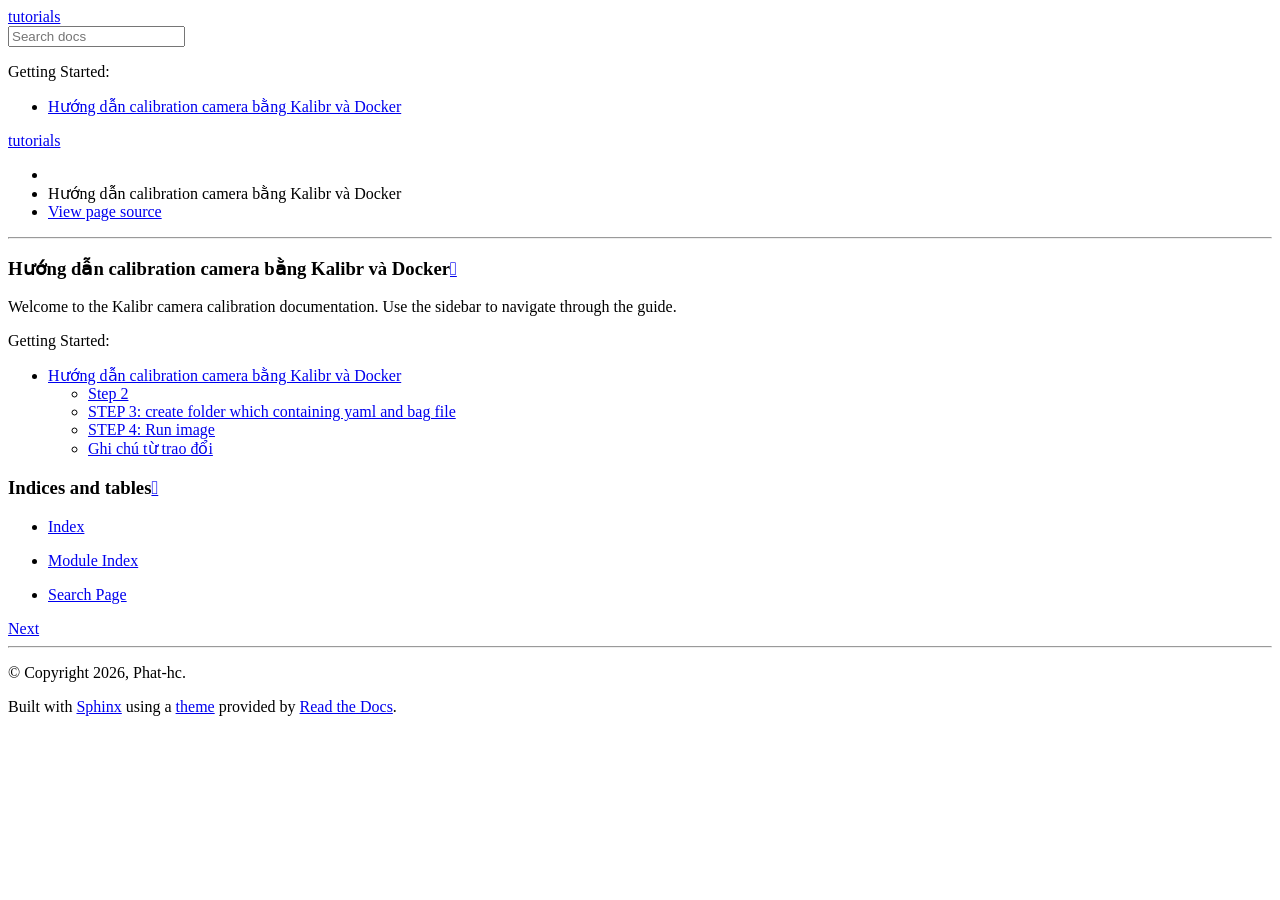
==== commit 1e529d31: "Remove tutorial preface and use Kalibr title" ====
--- a/calibration/docs/html/index.html
+++ b/calibration/docs/html/index.html
@@ -6,7 +6,7 @@
   <meta charset="utf-8" /><meta name="viewport" content="width=device-width, initial-scale=1" />
 
   <meta name="viewport" content="width=device-width, initial-scale=1.0" />
-  <title>Camera Calibration Tutorial &mdash; tutorials v0.0.1 documentation</title>
+  <title>Hướng dẫn calibration camera bằng Kalibr và Docker &mdash; tutorials v0.0.1 documentation</title>
       <link rel="stylesheet" type="text/css" href="_static/pygments.css?v=b86133f3" />
       <link rel="stylesheet" type="text/css" href="_static/css/theme.css?v=9edc463e" />
 
@@ -19,7 +19,7 @@
     <script src="_static/js/theme.js"></script>
     <link rel="index" title="Index" href="genindex.html" />
     <link rel="search" title="Search" href="search.html" />
-    <link rel="next" title="Tutorial mentor — bản được cung cấp" href="tutorial-original.html" />
+    <link rel="next" title="Hướng dẫn calibration camera bằng Kalibr và Docker" href="tutorial-original.html" />
 </head>
 
 <body class="wy-body-for-nav">
@@ -43,7 +43,7 @@
         </div><div class="wy-menu wy-menu-vertical" data-spy="affix" role="navigation" aria-label="Navigation menu">
               <p class="caption" role="heading"><span class="caption-text">Getting Started:</span></p>
 <ul>
-<li class="toctree-l1"><a class="reference internal" href="tutorial-original.html">Tutorial mentor — bản được cung cấp</a></li>
+<li class="toctree-l1"><a class="reference internal" href="tutorial-original.html">Hướng dẫn calibration camera bằng Kalibr và Docker</a></li>
 </ul>
 
         </div>
@@ -60,7 +60,7 @@
           <div role="navigation" aria-label="Page navigation">
   <ul class="wy-breadcrumbs">
       <li><a href="#" class="icon icon-home" aria-label="Home"></a></li>
-      <li class="breadcrumb-item active">Camera Calibration Tutorial</li>
+      <li class="breadcrumb-item active">Hướng dẫn calibration camera bằng Kalibr và Docker</li>
       <li class="wy-breadcrumbs-aside">
             <a href="_sources/index.rst.txt" rel="nofollow"> View page source</a>
       </li>
@@ -70,13 +70,13 @@
           <div role="main" class="document" itemscope="itemscope" itemtype="http://schema.org/Article">
            <div itemprop="articleBody">
 
-  <section id="camera-calibration-tutorial">
-<h1>Camera Calibration Tutorial<a class="headerlink" href="#camera-calibration-tutorial" title="Link to this heading"></a></h1>
+  <section id="huong-dan-calibration-camera-bang-kalibr-va-docker">
+<h1>Hướng dẫn calibration camera bằng Kalibr và Docker<a class="headerlink" href="#huong-dan-calibration-camera-bang-kalibr-va-docker" title="Link to this heading"></a></h1>
 <p>Welcome to the Kalibr camera calibration documentation. Use the sidebar to navigate through the guide.</p>
 <div class="toctree-wrapper compound">
 <p class="caption" role="heading"><span class="caption-text">Getting Started:</span></p>
 <ul>
-<li class="toctree-l1"><a class="reference internal" href="tutorial-original.html">Tutorial mentor — bản được cung cấp</a><ul>
+<li class="toctree-l1"><a class="reference internal" href="tutorial-original.html">Hướng dẫn calibration camera bằng Kalibr và Docker</a><ul>
 <li class="toctree-l2"><a class="reference internal" href="tutorial-original.html#step-2">Step 2</a></li>
 <li class="toctree-l2"><a class="reference internal" href="tutorial-original.html#step-3-create-folder-which-containing-yaml-and-bag-file">STEP 3: create folder which containing yaml and bag file</a></li>
 <li class="toctree-l2"><a class="reference internal" href="tutorial-original.html#step-4-run-image">STEP 4: Run image</a></li>
@@ -99,7 +99,7 @@
            </div>
           </div>
           <footer><div class="rst-footer-buttons" role="navigation" aria-label="Footer">
-        <a href="tutorial-original.html" class="btn btn-neutral float-right" title="Tutorial mentor — bản được cung cấp" accesskey="n" rel="next">Next <span class="fa fa-arrow-circle-right" aria-hidden="true"></span></a>
+        <a href="tutorial-original.html" class="btn btn-neutral float-right" title="Hướng dẫn calibration camera bằng Kalibr và Docker" accesskey="n" rel="next">Next <span class="fa fa-arrow-circle-right" aria-hidden="true"></span></a>
     </div>
 
   <hr/>
